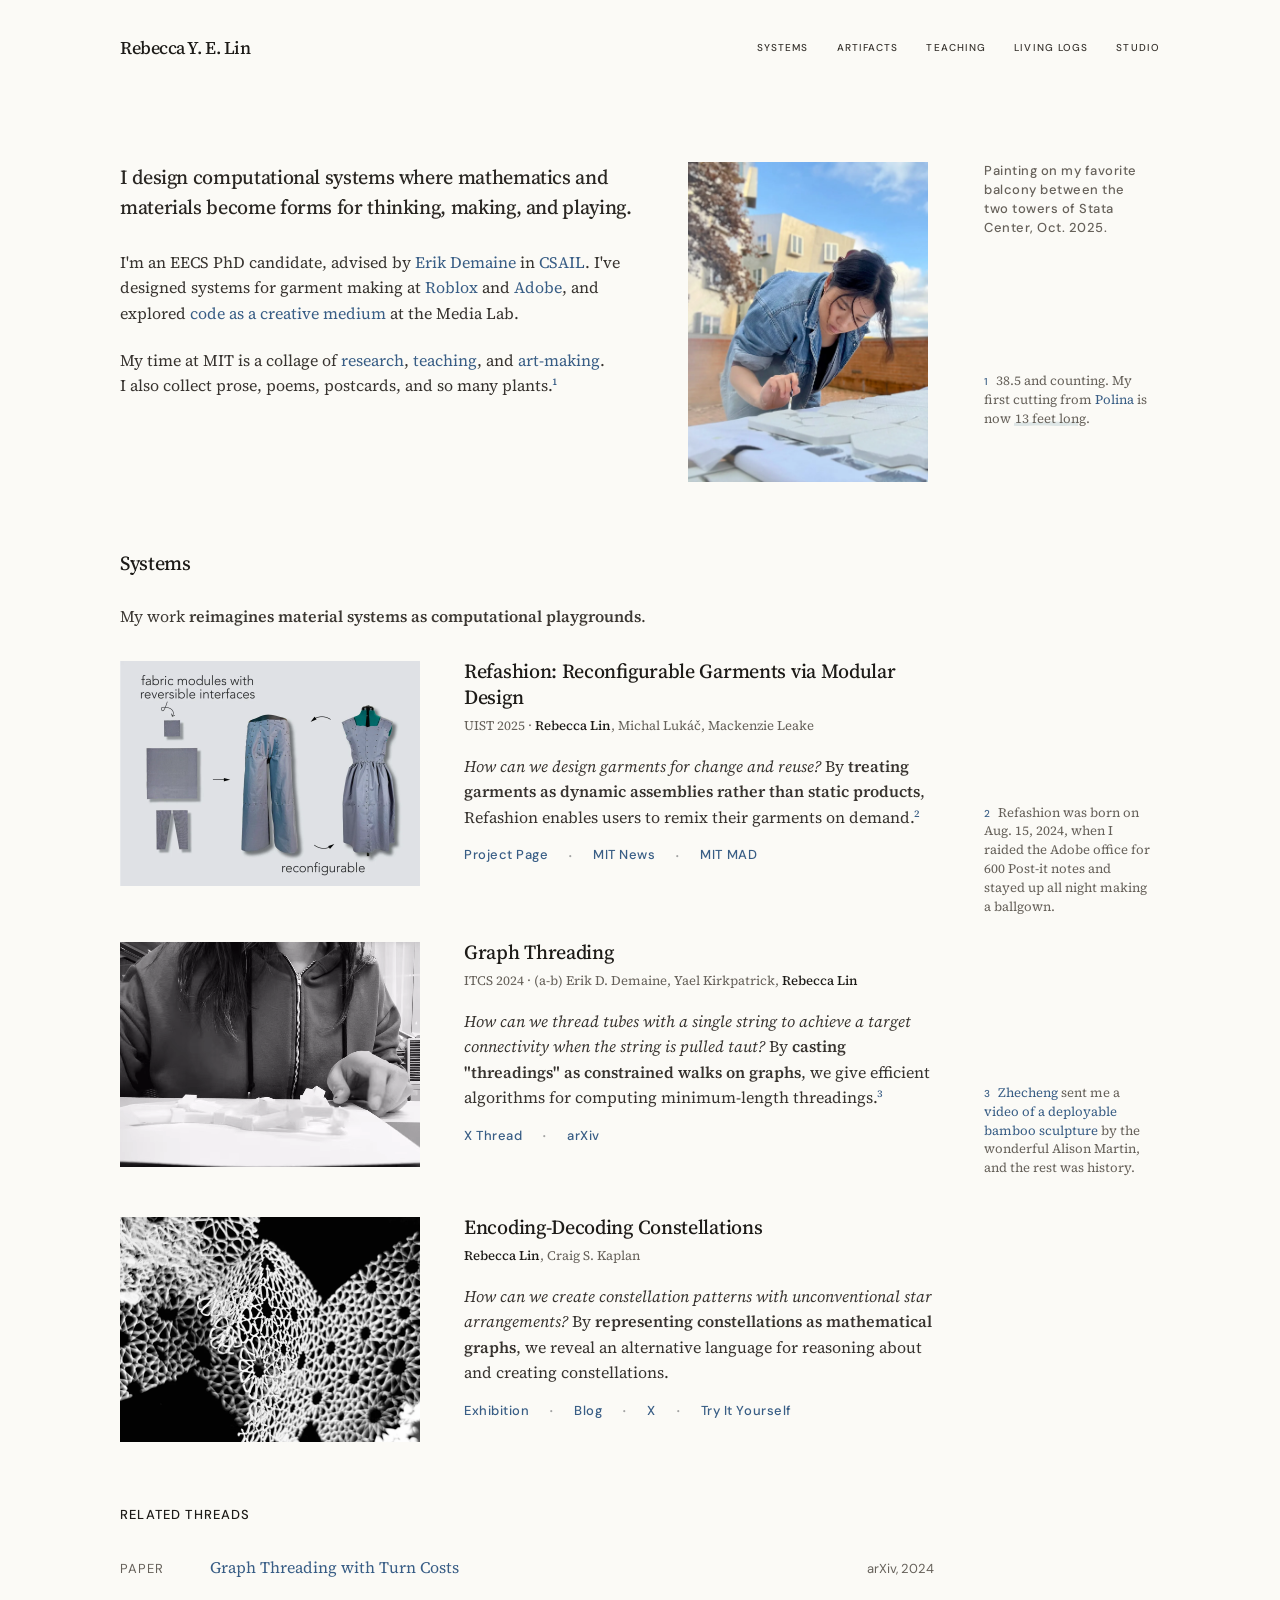
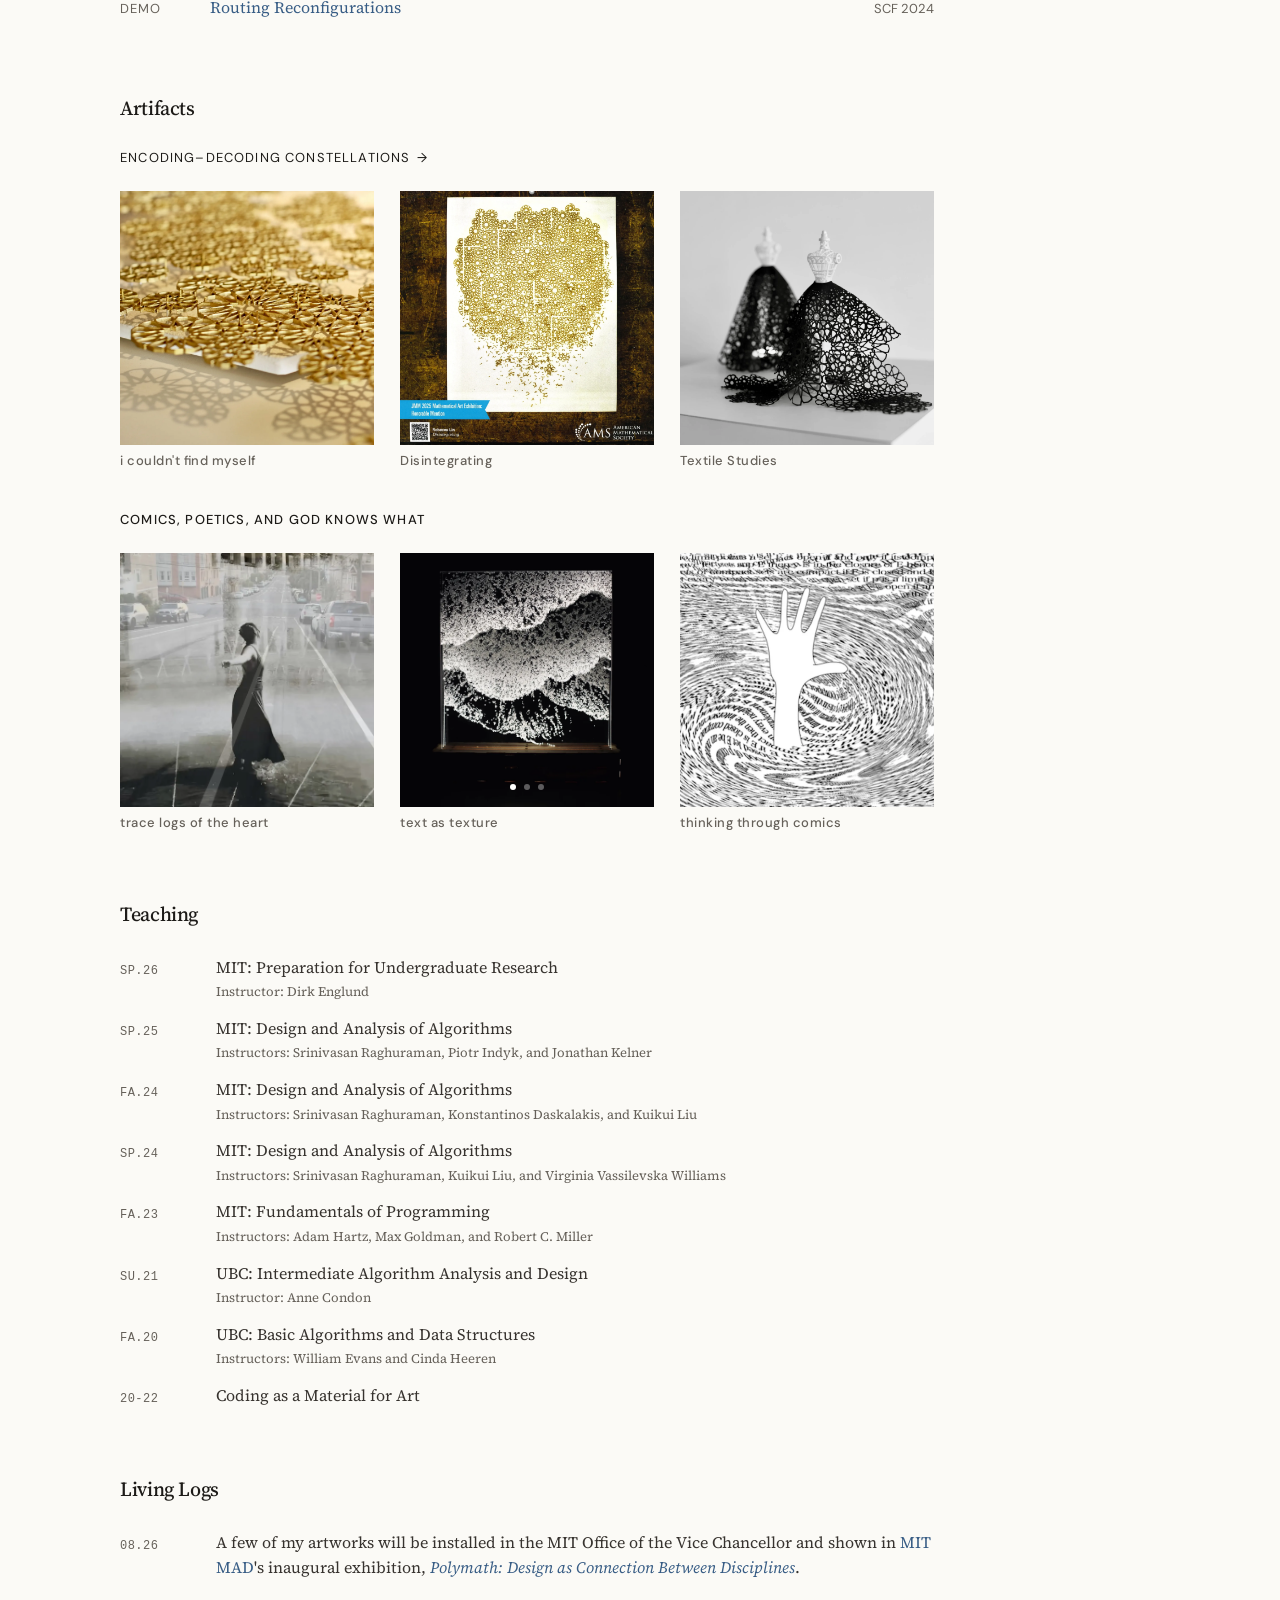
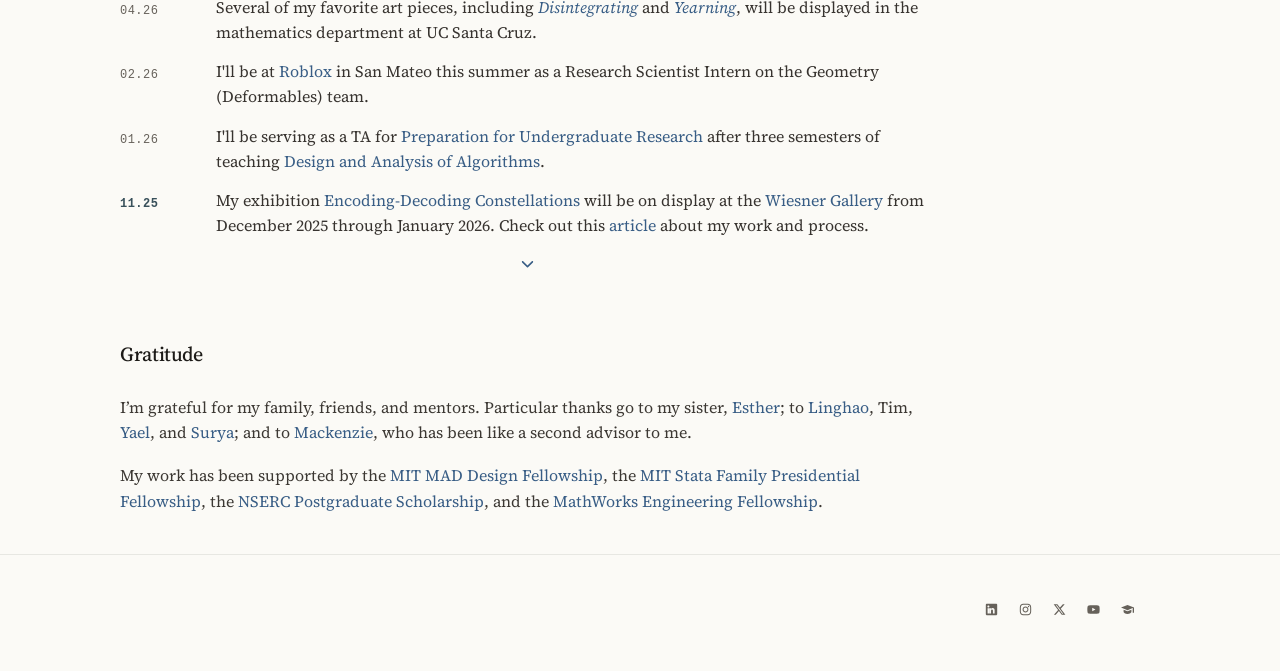
==== index.html @ 65a76344 "Add At my desk studio notebook with responsive placeholders" ====
<!DOCTYPE html>


<html lang="en">
<head>
<meta charset="utf-8"/>
<meta content="width=device-width, initial-scale=1" name="viewport"/>
<meta content="artist-researcher exploring craft and computation" name="description"/>
<meta content="#fafaf9" name="theme-color"/>
<meta content="website" property="og:type"/>
<meta content="Rebecca Y. E. Lin" property="og:title"/>
<meta content="artist-researcher exploring craft and computation" property="og:description"/>
<meta content="https://rebeccayelin.github.io/" property="og:url"/>
<meta content="https://rebeccayelin.github.io/images/me-stata-working.fallback.jpg" property="og:image"/>
<meta content="image/jpeg" property="og:image:type"/>
<meta content="1050" property="og:image:width"/>
<meta content="1400" property="og:image:height"/>
<meta content="Rebecca Lin painting a geometric model outside the Stata Center" property="og:image:alt"/>
<meta content="summary_large_image" name="twitter:card"/>
<meta content="Rebecca Y. E. Lin" name="twitter:title"/>
<meta content="artist-researcher exploring craft and computation" name="twitter:description"/>
<meta content="https://rebeccayelin.github.io/images/me-stata-working.fallback.jpg" name="twitter:image"/>
<meta content="Rebecca Lin painting a geometric model outside the Stata Center" name="twitter:image:alt"/>
<link href="https://rebeccayelin.github.io/" rel="canonical"/>
<title>Rebecca Y. E. Lin</title>


<link href="https://fonts.googleapis.com" rel="preconnect"/>
<link crossorigin="" href="https://fonts.gstatic.com" rel="preconnect"/>
<link href="https://fonts.googleapis.com/css2?family=DM+Sans:opsz,wght@9..40,400;9..40,500&amp;family=Source+Serif+4:ital,opsz,wght@0,8..60,400;0,8..60,500;0,8..60,600;1,8..60,400;1,8..60,500&amp;display=swap" rel="stylesheet"/>
<link href="stylesheets/main.css" rel="stylesheet"/>
</head>
<body id="top">
<header>
<div class="container nav">
<a class="brand" href="#top">Rebecca Y. E. Lin</a>
<button aria-controls="site-menu" aria-expanded="false" aria-label="Toggle navigation menu" class="nav-toggle" type="button">
<svg aria-hidden="true" class="icon nav-toggle-icon" fill="currentColor" focusable="false" height="1em" viewbox="0 0 448 512" width="1em"><path d="M0 96C0 78.3 14.3 64 32 64H416c17.7 0 32 14.3 32 32s-14.3 32-32 32H32C14.3 128 0 113.7 0 96zM0 256c0-17.7 14.3-32 32-32H416c17.7 0 32 14.3 32 32s-14.3 32-32 32H32c-17.7 0-32-14.3-32-32zM448 416c0 17.7-14.3 32-32 32H32c-17.7 0-32-14.3-32-32s14.3-32 32-32H416c17.7 0 32 14.3 32 32z"></path></svg>
</button>
<nav aria-label="Main navigation" class="menu" id="site-menu">
<a href="#research">Systems</a><a href="#gallery">Artifacts</a><a href="#teaching">Teaching</a><a href="#news">Living Logs</a><a href="studio/">Studio</a>
</nav>
</div>
</header>
<main class="container">
<section aria-label="Introduction" class="hero masthead chapter chapter--about" data-chapter="About">
<div class="grid">
<div class="span-8">
<div class="hero-content">
<p class="hero-sub"><span class="thought-experiments thought-experiments--v1">I design computational systems where mathematics and materials become forms for thinking, making, and playing.</span></p><p class="hero-sub">I'm an EECS PhD candidate, advised by <a href="http://erikdemaine.org/">Erik Demaine</a> in <a href="https://www.csail.mit.edu/">CSAIL</a>. I've designed systems for garment making at <a href="https://www.roblox.com/">Roblox</a> and <a href="https://research.adobe.com/">Adobe</a>, and explored <a href="https://www.media.mit.edu/groups/future-sketches/overview/">code as a creative medium</a> at the Media Lab.</p><p class="hero-sub">My time at MIT is a collage of <a href="#research">research</a>, <a href="#teaching">teaching</a>, and <a href="#gallery">art-making</a>.<br/>
I also collect prose, poems, postcards, and so many plants.<span class="margin-footnote" data-margin-footnote="" data-margin-footnote-preferred="right"><button aria-controls="margin-footnote-1" aria-expanded="false" class="margin-footnote-toggle" type="button"><sup>1</sup><span class="sr-only">Show note 1</span></button><span aria-hidden="true" class="margin-footnote-anchor"></span><span class="margin-footnote-note" id="margin-footnote-1" role="note"><span aria-hidden="true" class="margin-footnote-number">1</span>38.5 and counting. My first cutting from <a href="https://people.csail.mit.edu/polina/">Polina</a> is now <span class="hover-image-tag hover-image-tag--portrait" tabindex="0">13 feet long<span class="hover-image-preview hover-image-preview--portrait"><picture><source srcset="images/hover/so.webp" type="image/webp"/><img alt="A long pothos cutting growing around my room" height="672" loading="lazy" src="images/hover/so.fallback.jpg" width="480"/></picture></span></span>.</span></span></p>
</div>
</div>
<div class="card span-4 hero-profile-card">
<div aria-label="Profile photograph" class="card-image-container hero-carousel">
<figure class="hero-carousel-slide is-active">
<div class="hero-carousel-media">
<picture><source srcset="images/me-stata-working.webp" type="image/webp"/><img alt="Rebecca Lin painting a geometric model outside the Stata Center" height="1400" loading="eager" src="images/me-stata-working.fallback.jpg" width="1050"/></picture>
</div>
<figcaption class="hero-photo-caption">Painting on my favorite balcony between the two towers of Stata Center, Oct. 2025.</figcaption>
</figure>
</div>
<nav aria-label="Social media links" class="masthead-links masthead-links-icons hero-socials">
<a href="https://www.linkedin.com/in/rebeccayelin/" rel="noopener" target="_blank" title="LinkedIn">
<svg aria-hidden="true" class="icon" fill="currentColor" focusable="false" height="1em" viewbox="0 0 448 512" width="1em"><path d="M416 32H31.9C14.3 32 0 46.5 0 64.3v383.4C0 465.5 14.3 480 31.9 480H416c17.6 0 32-14.5 32-32.3V64.3c0-17.8-14.4-32.3-32-32.3zM135.4 416H69V202.2h66.5V416zm-33.2-243c-21.3 0-38.5-17.3-38.5-38.5S80.9 96 102.2 96c21.2 0 38.5 17.3 38.5 38.5 0 21.3-17.2 38.5-38.5 38.5zm244.8 243h-66.4V312c0-24.8-.5-56.7-34.5-56.7-34.6 0-39.9 27-39.9 54.9V416h-66.4V202.2h63.7v29.2h.9c8.9-16.8 30.6-34.5 62.9-34.5 67.2 0 79.7 44.3 79.7 101.9V416z"></path></svg>
<span class="sr-only">LinkedIn</span>
</a>
<a href="https://instagram.com/rebeccayelin" rel="noopener" target="_blank" title="Instagram">
<svg aria-hidden="true" class="icon" fill="currentColor" focusable="false" height="1em" viewbox="0 0 448 512" width="1em"><path d="M224.1 141c-63.6 0-114.9 51.3-114.9 114.9s51.3 114.9 114.9 114.9S339 319.5 339 255.9 287.7 141 224.1 141zm0 189.6c-41.1 0-74.7-33.5-74.7-74.7s33.5-74.7 74.7-74.7 74.7 33.5 74.7 74.7-33.6 74.7-74.7 74.7zm146.4-194.3c0 14.9-12 26.8-26.8 26.8-14.9 0-26.8-12-26.8-26.8s12-26.8 26.8-26.8 26.8 12 26.8 26.8zm76.1 27.2c-1.7-35.9-9.9-67.7-36.2-93.9-26.2-26.2-58-34.4-93.9-36.2-37-2.1-147.9-2.1-184.9 0-35.8 1.7-67.6 9.9-93.9 36.1s-34.4 58-36.2 93.9c-2.1 37-2.1 147.9 0 184.9 1.7 35.9 9.9 67.7 36.2 93.9s58 34.4 93.9 36.2c37 2.1 147.9 2.1 184.9 0 35.9-1.7 67.7-9.9 93.9-36.2 26.2-26.2 34.4-58 36.2-93.9 2.1-37 2.1-147.8 0-184.8zM398.8 388c-7.8 19.6-22.9 34.7-42.6 42.6-29.5 11.7-99.5 9-132.1 9s-102.7 2.6-132.1-9c-19.6-7.8-34.7-22.9-42.6-42.6-11.7-29.5-9-99.5-9-132.1s-2.6-102.7 9-132.1c7.8-19.6 22.9-34.7 42.6-42.6 29.5-11.7 99.5-9 132.1-9s102.7-2.6 132.1 9c19.6 7.8 34.7 22.9 42.6 42.6 11.7 29.5 9 99.5 9 132.1s2.7 102.7-9 132.1z"></path></svg>
<span class="sr-only">Instagram</span>
</a>
<a href="https://x.com/rebeccayelin" rel="noopener" target="_blank" title="X (Twitter)">
<svg aria-hidden="true" class="icon" fill="currentColor" focusable="false" height="1em" viewbox="0 0 512 512" width="1em"><path d="M389.2 48h70.6L305.6 224.2 487 464H345L233.7 318.6 106.5 464H35.8L200.7 275.5 26.8 48H172.4L272.9 180.9 389.2 48zM364.4 421.8h39.1L151.1 88h-42L364.4 421.8z"></path></svg>
<span class="sr-only">X (Twitter)</span>
</a>
<a href="https://youtube.com/@rebeccayelin" rel="noopener" target="_blank" title="YouTube">
<svg aria-hidden="true" class="icon" fill="currentColor" focusable="false" height="1em" viewbox="0 0 576 512" width="1em"><path d="M549.655 124.083c-6.281-23.65-24.787-42.276-48.284-48.597C458.781 64 288 64 288 64S117.22 64 74.629 75.486c-23.497 6.322-42.003 24.947-48.284 48.597-11.412 42.867-11.412 132.305-11.412 132.305s0 89.438 11.412 132.305c6.281 23.65 24.787 41.5 48.284 47.821C117.22 448 288 448 288 448s170.78 0 213.371-11.486c23.497-6.321 42.003-24.171 48.284-47.821 11.412-42.867 11.412-132.305 11.412-132.305s0-89.438-11.412-132.305zm-317.51 213.508V175.185l142.739 81.205-142.739 81.201z"></path></svg>
<span class="sr-only">YouTube</span>
</a>
<a href="https://scholar.google.com/citations?hl=en&amp;user=v7iwWi8AAAAJ&amp;view_op=list_works&amp;sortby=pubdate" rel="noopener" target="_blank" title="Google Scholar">
<svg aria-hidden="true" class="icon" fill="currentColor" focusable="false" height="1em" viewbox="0 0 640 512" width="1em"><path d="M320 32L0 160l320 128 256-102.4V416h64V160zM128 268.8V384c0 35.3 86 96 192 96s192-60.7 192-96V268.8L320 345.6z"></path></svg>
<span class="sr-only">Google Scholar</span>
</a>
</nav>
</div>
</div>
</section>
<section class="section chapter chapter--systems" data-chapter="Systems" id="research">
<h2>Systems</h2>
<div class="grid">
<div class="span-1"></div>
<div class="span-10 research-intro-layout">
<div class="research-intro-copy">
<p class="section-intro">
                    My work <span class="thought-experiments thought-experiments--v2">reimagines material systems as computational playgrounds</span>.
                  </p>
</div>
</div>
</div>
<div class="grid">
<article class="card span-12 research-project">
<div class="research-project-content">
<div class="research-project-media">
<figure class="card-image-container project-polaroid">
<picture><source srcset="research/refashion/refashion-artboard.webp" type="image/webp"/><img alt="Refashion - Main view" height="900" loading="lazy" src="research/refashion/refashion-artboard.fallback.jpg" width="1200"/></picture>
</figure>
</div>
<div class="research-project-text">
<h3 class="card-heading">
                      Refashion: Reconfigurable Garments via Modular Design
                    </h3>
<p class="project-meta">UIST 2025 · <strong>Rebecca Lin</strong>, Michal Lukáč, Mackenzie Leake</p>
<p class="card-description"><em>How can we design garments for change and reuse?</em> By <span class="thought-experiments thought-experiments--v3">treating garments as dynamic assemblies rather than static products</span>, Refashion enables users to remix their garments on demand.<span class="margin-footnote" data-margin-footnote="" data-margin-footnote-preferred="right"><button aria-controls="margin-footnote-2" aria-expanded="false" class="margin-footnote-toggle" type="button"><sup>2</sup><span class="sr-only">Show note 2</span></button><span aria-hidden="true" class="margin-footnote-anchor"></span><span class="margin-footnote-note" id="margin-footnote-2" role="note"><span aria-hidden="true" class="margin-footnote-number">2</span>Refashion was born on Aug. 15, 2024, when I raided the Adobe office for 600 Post-it notes and stayed up all night making a ballgown.</span></span></p>
<div class="card-links project-links">
<a href="https://rebeccayelin.github.io/refashion/">Project Page</a><span class="link-separator">·</span>
<a href="https://news.mit.edu/2025/refashion-software-designs-eco-friendly-clothing-that-can-reassemble-new-items-1017">MIT News</a><span class="link-separator">·</span>
<a href="https://mad.mit.edu/projects/refashion-a-toolkit-for-modular-and-reconfigurable-clothing">MIT MAD</a>
</div>
</div>
</div>
</article>
<article class="card span-12 research-project">
<div class="research-project-content">
<div class="research-project-media">
<figure class="card-image-container project-polaroid">
<video aria-label="String to Structure project teaser" autoplay="" class="deferred-video research-project-video" data-deferred-video="" height="720" loop="" muted="" playsinline="" poster="research/deployable.poster.jpg" preload="none" width="960"><source data-src="research/deployable.mp4" type="video/mp4"/><source data-src="research/deployable.webm" type="video/webm"/>Your browser does not support the video tag.</video>
</figure>
</div>
<div class="research-project-text">
<h3 class="card-heading">
                      Graph Threading
                    </h3>
<p class="project-meta">ITCS 2024 · (a-b) Erik D. Demaine, Yael Kirkpatrick, <strong>Rebecca Lin</strong></p>
<p class="card-description"><em>How can we thread tubes with a single string to achieve a target connectivity when the string is pulled taut?</em> By <span class="thought-experiments thought-experiments--v4">casting "threadings" as constrained walks on graphs</span>, we give efficient algorithms for computing minimum-length threadings.<span class="margin-footnote" data-margin-footnote="" data-margin-footnote-preferred="right"><button aria-controls="margin-footnote-3" aria-expanded="false" class="margin-footnote-toggle" type="button"><sup>3</sup><span class="sr-only">Show note 3</span></button><span aria-hidden="true" class="margin-footnote-anchor"></span><span class="margin-footnote-note" id="margin-footnote-3" role="note"><span aria-hidden="true" class="margin-footnote-number">3</span><a href="https://dgp.toronto.edu/~zhecheng/">Zhecheng</a> sent me a <a href="https://x.com/alisonmartin57/status/1461643652946698240">video of a deployable bamboo sculpture</a> by the wonderful Alison Martin, and the rest was history.</span></span></p>
<div class="card-links project-links">
<a href="https://x.com/rebeccayelin/status/1749193189930455338">X Thread</a><span class="link-separator">·</span>
<a href="https://arxiv.org/abs/2309.10122">arXiv</a>
</div>
</div>
</div>
</article>
<article class="card span-12 research-project" id="constellations">
<div class="research-project-content">
<div class="research-project-media">
<figure class="card-image-container project-polaroid">
<picture><source srcset="research/dreams.webp" type="image/webp"/><img alt="Constellation Patterns project teaser" height="900" loading="lazy" src="research/dreams.fallback.jpg" width="1200"/></picture>
</figure>
</div>
<div class="research-project-text">
<h3 class="card-heading">
                      Encoding-Decoding Constellations
                    </h3>
<p class="project-meta"><strong>Rebecca Lin</strong>, Craig S. Kaplan</p>
<p class="card-description"><em>How can we create constellation patterns with unconventional star arrangements?</em> By <span class="thought-experiments thought-experiments--v5">representing constellations as mathematical graphs</span>, we reveal an alternative language for reasoning about and creating constellations.</p>
<div class="card-links project-links">
<a href="https://rebeccayelin.github.io/encoding-decoding-constellations/">Exhibition</a><span class="link-separator">·</span>
<a href="https://www.media.mit.edu/projects/constellations/overview/">Blog</a><span class="link-separator">·</span>
<a href="https://x.com/rebeccayelin/status/1611126181155463168">X</a><span class="link-separator">·</span>
<a href="https://rebeccayelin.github.io/constellations/">Try It Yourself</a>
</div>
</div>
</div>
</article>
</div>
<div class="grid selected-works-grid">
<div class="span-1"></div>
<div class="span-10 selected-works">
<h3>Related Threads</h3>
<ul class="selected-works-list">
<li class="selected-work-item">
<span class="selected-work-type">Paper</span>
<a class="selected-work-title" href="https://arxiv.org/abs/2405.17953">Graph Threading with Turn Costs</a>
<span class="selected-work-venue">arXiv, 2024</span>
</li>
<li class="selected-work-item">
<span class="selected-work-type">Demo</span>
<a class="selected-work-title" href="https://rebeccayelin.github.io/routing-reconfigurations/">Routing Reconfigurations</a>
<span class="selected-work-venue">SCF 2024</span>
</li>
</ul>
</div>
</div>
</section>
<section class="section chapter chapter--artifacts" data-chapter="Artifacts" id="gallery">
<h2>Artifacts</h2>
<div class="grid">
<div class="span-1"></div>
</div>
<div class="artifact-group">
<h3 class="artifact-group-heading">
<a href="https://rebeccayelin.github.io/encoding-decoding-constellations/">Encoding–Decoding Constellations <span aria-hidden="true" class="artifact-group-arrow">→</span></a>
</h3>
<div class="gallery-grid">
<figure class="gallery-item">
<a aria-label="View i couldn't find myself (in your cosmic presence) in Encoding-Decoding Constellations" class="gallery-image-wrapper" href="https://rebeccayelin.github.io/encoding-decoding-constellations/#i-couldnt-find-myself">
<picture><source srcset="artworks/2025-find-myself.webp" type="image/webp"/><img alt="i couldn't find myself (in your cosmic presence)" height="1800" loading="lazy" src="artworks/2025-find-myself.fallback.jpg" width="1800"/></picture>
</a>
<figcaption class="gallery-caption">
<a href="https://rebeccayelin.github.io/encoding-decoding-constellations/#i-couldnt-find-myself">i couldn't find myself</a>
</figcaption>
</figure>
<figure class="gallery-item">
<a aria-label="View Disintegrating in Encoding-Decoding Constellations" class="gallery-image-wrapper" href="https://rebeccayelin.github.io/encoding-decoding-constellations/#disintegrating">
<picture><source srcset="artworks/2025-disintegrating.webp" type="image/webp"/><img alt="Disintegrating artwork" class="shadow-img" height="1800" loading="lazy" src="artworks/2025-disintegrating.fallback.jpg" width="1800"/></picture>
</a>
<figcaption class="gallery-caption">
<a href="https://rebeccayelin.github.io/encoding-decoding-constellations/#disintegrating">Disintegrating</a>
</figcaption>
</figure>
<figure class="gallery-item">
<a aria-label="View Textile Studies in Encoding-Decoding Constellations" class="gallery-image-wrapper" href="https://rebeccayelin.github.io/encoding-decoding-constellations/#textile-studies">
<picture><source srcset="artworks/2025-textile-studies.webp" type="image/webp"/><img alt="Textile Studies" height="1800" loading="lazy" src="artworks/2025-textile-studies.fallback.jpg" width="1800"/></picture>
</a>
<figcaption class="gallery-caption">
<a href="https://rebeccayelin.github.io/encoding-decoding-constellations/#textile-studies">Textile Studies</a>
</figcaption>
</figure>
</div>
</div>
<div class="artifact-group" id="comics-poetry-and-the-in-betweens">
<h3 class="artifact-group-heading">
                  Comics, Poetics, and God Knows What
                </h3>
<div class="gallery-grid">
<figure class="gallery-item" id="trace-logs-of-the-heart">
<a aria-label="View trace logs of the heart" class="gallery-image-wrapper" href="https://rebeccayelin.github.io/trace-logs/">
<picture><source srcset="artworks/trace-logs-heart.webp" type="image/webp"/><img alt="A layered street scene with a figure in a black dress" height="1094" loading="lazy" src="artworks/trace-logs-heart.fallback.jpg" width="1094"/></picture>
</a>
<figcaption class="gallery-caption">
<a href="https://rebeccayelin.github.io/trace-logs/">trace logs of the heart</a>
</figcaption>
</figure>
<figure aria-label="text as texture" aria-roledescription="carousel" class="gallery-item gallery-carousel" data-gallery-carousel="" id="text-as-texture" role="group">
<div class="gallery-carousel-media">
<div aria-label="1 of 3" aria-roledescription="slide" data-gallery-slide="" role="group">
<picture><source srcset="artworks/text-as-texture-1.webp" type="image/webp"/><img alt="Front view of illuminated transparent panels, with layered letters forming waves against black." height="1800" loading="lazy" src="artworks/text-as-texture-1.fallback.jpg" width="1199"/></picture>
</div>
<div aria-label="2 of 3" aria-roledescription="slide" data-gallery-slide="" hidden="" role="group">
<picture><source srcset="artworks/text-as-texture-3.webp" type="image/webp"/><img alt="Close-up of overlapping letters forming dense wave-like textures." height="1800" loading="lazy" src="artworks/text-as-texture-3.fallback.jpg" width="1226"/></picture>
</div>
<div aria-label="3 of 3" aria-roledescription="slide" data-gallery-slide="" hidden="" role="group">
<picture><source srcset="artworks/text-as-texture-4.webp" type="image/webp"/><img alt="Three-quarter view of the illuminated text waves and their wooden base." height="1800" loading="lazy" src="artworks/text-as-texture-4.fallback.jpg" width="1200"/></picture>
</div>
<div aria-label="Choose text as texture photo" class="gallery-carousel-dots" hidden="" role="group">
<button aria-label="Show photo 1" aria-pressed="true" data-gallery-dot="" type="button"></button><button aria-label="Show photo 2" aria-pressed="false" data-gallery-dot="" type="button"></button><button aria-label="Show photo 3" aria-pressed="false" data-gallery-dot="" type="button"></button>
</div>
</div>
<figcaption class="gallery-caption">text as texture</figcaption>
</figure>
<figure class="gallery-item">
<div class="gallery-image-wrapper">
<picture><source srcset="artworks/comics-as-thinking.webp" type="image/webp"/><img alt="A hand reaching through a swirling field of distorted text and drawn lines" height="980" loading="lazy" src="artworks/comics-as-thinking.fallback.jpg" width="980"/></picture>
</div>
<figcaption class="gallery-caption">
          thinking through comics
        </figcaption>
</figure>
</div>
</div>
</section>
<section class="section chapter chapter--teaching" data-chapter="Teaching" id="teaching">
<h2>Teaching</h2>
<div class="grid">
<div class="span-1"></div>
<div class="span-10">
<ul class="updates-list">
<li data-categories="">
<time aria-label="Spring 2026" class="update-date" datetime="2026">
                sp.26
              </time>
<div class="update-body"><div class="teaching-course-title">MIT: Preparation for Undergraduate Research</div><div class="teaching-collaborators">Instructor: Dirk Englund</div></div>
</li>
<li data-categories="">
<time aria-label="Spring 2025" class="update-date" datetime="2025">
                sp.25
              </time>
<div class="update-body"><div class="teaching-course-title">MIT: Design and Analysis of Algorithms</div><div class="teaching-collaborators">Instructors: Srinivasan Raghuraman, Piotr Indyk, and Jonathan Kelner</div></div>
</li>
<li data-categories="">
<time aria-label="Fall 2024" class="update-date" datetime="2024">
                fa.24
              </time>
<div class="update-body"><div class="teaching-course-title">MIT: Design and Analysis of Algorithms</div><div class="teaching-collaborators">Instructors: Srinivasan Raghuraman, Konstantinos Daskalakis, and Kuikui Liu</div></div>
</li>
<li data-categories="">
<time aria-label="Spring 2024" class="update-date" datetime="2024">
                sp.24
              </time>
<div class="update-body"><div class="teaching-course-title">MIT: Design and Analysis of Algorithms</div><div class="teaching-collaborators">Instructors: Srinivasan Raghuraman, Kuikui Liu, and Virginia Vassilevska Williams</div></div>
</li>
<li data-categories="">
<time aria-label="Fall 2023" class="update-date" datetime="2023">
                fa.23
              </time>
<div class="update-body"><div class="teaching-course-title">MIT: Fundamentals of Programming</div><div class="teaching-collaborators">Instructors: Adam Hartz, Max Goldman, and Robert C. Miller</div></div>
</li>
<li data-categories="">
<time aria-label="Summer 2021" class="update-date" datetime="2021">
                su.21
              </time>
<div class="update-body"><div class="teaching-course-title">UBC: Intermediate Algorithm Analysis and Design</div><div class="teaching-collaborators">Instructor: Anne Condon</div></div>
</li>
<li data-categories="">
<time aria-label="Fall 2020" class="update-date" datetime="2020">
                fa.20
              </time>
<div class="update-body"><div class="teaching-course-title">UBC: Basic Algorithms and Data Structures</div><div class="teaching-collaborators">Instructors: William Evans and Cinda Heeren</div></div>
</li>
<li data-categories="">
<time aria-label="2020-2022" class="update-date" datetime="2020">
                20-22
              </time>
<div class="update-body"><div class="teaching-course-title">Coding as a Material for Art</div></div>
</li>
</ul>
</div>
</div>
</section>
<section aria-label="Living Logs" class="section news chapter chapter--logs" data-chapter="Living Logs" id="news">
<h2>Living Logs</h2>
<div class="grid">
<div class="span-1"></div>
<div class="span-10">
<ul class="updates-list" data-collapsed-count="5" id="news-list">
<li data-categories="art">
<time aria-label="08/2026" class="update-date" datetime="2026-08">
                08.26
              </time>
<div class="update-body">A few of my artworks will be installed in the MIT Office of the Vice Chancellor and shown in <a href="https://mad.mit.edu/">MIT MAD</a>'s inaugural exhibition, <a href="https://mad.mit.edu/events/exhibition-polymaths-2026"><em>Polymath: Design as Connection Between Disciplines</em></a>.</div>
</li>
<li data-categories="art">
<time aria-label="04/2026" class="update-date" datetime="2026-04">
                04.26
              </time>
<div class="update-body">Several of my favorite art pieces, including <a href="https://rebeccayelin.github.io/encoding-decoding-constellations/#disintegrating"><em>Disintegrating</em></a> and <a href="https://rebeccayelin.github.io/encoding-decoding-constellations/#yearning"><em>Yearning</em></a>, will be displayed in the mathematics department at UC Santa Cruz.</div>
</li>
<li data-categories="research">
<time aria-label="02/2026" class="update-date" datetime="2026-02">
                02.26
              </time>
<div class="update-body">I'll be at <a href="https://www.roblox.com/">Roblox</a> in San Mateo this summer as a Research Scientist Intern on the Geometry (Deformables) team.</div>
</li>
<li data-categories="teaching">
<time aria-label="01/2026" class="update-date" datetime="2026-01">
                01.26
              </time>
<div class="update-body">I'll be serving as a TA for <a href="https://catalog.mit.edu/search/?P=6.UAR">Preparation for Undergraduate Research</a> after three semesters of teaching <a href="https://catalog.mit.edu/search/?P=6.1220">Design and Analysis of Algorithms</a>.</div>
</li>
<li class="update-highlighted update-highlighted--v1" data-categories="art">
<time aria-label="11/2025" class="update-date" datetime="2025-11">
<span class="update-highlight-marker">11.25</span>
</time>
<div class="update-body">My exhibition <a href="https://rebeccayelin.github.io/encoding-decoding-constellations/">Encoding-Decoding Constellations</a> will be on display at the <a href="https://arts.mit.edu/start/wiesner-student-art-gallery/">Wiesner Gallery</a> from December 2025 through January 2026. Check out this <a href="https://arts.mit.edu/encoding-decoding-constellations/">article</a> about my work and process.</div>
</li>
<li data-categories="research">
<time aria-label="10/2025" class="update-date" datetime="2025-10">
                10.25
              </time>
<div class="update-body">Presenting a poster and demo of <a href="https://rebeccayelin.github.io/refashion/"><em>Refashion</em></a> at <a href="https://scf.acm.org/">SCF 2025</a>.</div>
</li>
<li data-categories="research">
<time aria-label="07/2025" class="update-date" datetime="2025-07">
                07.25<span class="flag">🇰🇷</span>
</time>
<div class="update-body"><a href="https://rebeccayelin.github.io/refashion/"><em>Refashion</em></a>, my first HCI paper, will be presented and demoed at <a href="https://uist.acm.org/">UIST 2025</a> in Busan, South Korea.</div>
</li>
<li data-categories="art">
<time aria-label="07/2025" class="update-date" datetime="2025-07">
                07.25
              </time>
<div class="update-body"><em>all these things i want to tell you, and yet i can't find the words</em> is appearing at <a href="https://mathfest.org/">MathFest 2025</a>.</div>
</li>
<li data-categories="research">
<time aria-label="04/2025" class="update-date" datetime="2025-04">
                04.25
              </time>
<div class="update-body">Incredibly grateful to be named a <a href="https://design.mit.edu/news/introducing-the-2025-mad-design-fellows">2025 MAD Design Fellow</a>!</div>
</li>
<li data-categories="art">
<time aria-label="03/2025" class="update-date" datetime="2025-03">
                03.25<span class="flag">🇳🇱</span>
</time>
<div class="update-body"><em>Spiraling</em> will be on display in the public art exhibition <a href="https://seattlemathmuseum.org/intersections">Intersections</a> (featured on <a href="https://www.king5.com/article/entertainment/television/programs/evening/seattle-universal-math-museum-mercer-island/281-bc06bde7-ae6f-4757-8394-f093eaa07228">KING5 Evening</a>) and presented at <a href="https://www.bridgesmathart.org/b2025/">Bridges 2025</a> in Eindhoven, Netherlands.</div>
</li>
<li data-categories="art">
<time aria-label="01/2025" class="update-date" datetime="2025-01">
                01.25
              </time>
<div class="update-body"><a href="https://rebeccayelin.github.io/encoding-decoding-constellations/#disintegrating"><em>Disintegrating</em></a> received an honorable mention at the <a href="https://gallery.bridgesmathart.org/exhibitions/2025-jmm-art-exhibition">JMM 2025 Art Exhibition</a>, appeared in the <a href="https://www.nytimes.com/2025/01/28/science/mathematics-ai-conference-jmm.html"><span class="hover-image-tag hover-image-tag--portrait" tabindex="0">New York Times<span class="hover-image-preview hover-image-preview--portrait"><picture><source srcset="images/hover/nytimes-disintegrating-mobile-v2.webp" type="image/webp"/><img alt="New York Times mobile article screenshot showing Disintegrating" height="900" loading="lazy" src="images/hover/nytimes-disintegrating-mobile-v2.jpg" width="478"/></picture></span></span></a>, and was selected for the American Mathematical Society's <a href="https://x.com/rebeccayelin/status/1980004753162567718">2026 calendar!</a></div>
</li>
<li data-categories="research">
<time aria-label="08/2024" class="update-date" datetime="2024-08">
                08.24
              </time>
<div class="update-body">Joining <a href="https://www.media.mit.edu/groups/future-sketches/overview/">Future Sketches</a> at the <a href="https://www.media.mit.edu/">Media Lab</a> in Fall 2024!</div>
</li>
<li data-categories="research">
<time aria-label="07/2024" class="update-date" datetime="2024-07">
                07.24<span class="flag">🇩🇰</span>
</time>
<div class="update-body">Demoing a proof of concept, <em>Routing Reconfigurations</em>, at <a href="https://scf.acm.org/2024/schedule.html">SCF 2024</a> in Aarhus, Denmark.</div>
</li>
<li data-categories="research">
<time aria-label="05/2024" class="update-date" datetime="2024-05">
                05.24
              </time>
<div class="update-body">Interning at <a href="https://research.adobe.com/">Adobe Research</a> in San Francisco with <a href="https://www.mackenzieleake.com/">Mackenzie Leake</a>.</div>
</li>
<li data-categories="research">
<time aria-label="01/2024" class="update-date" datetime="2024-01">
                01.24
              </time>
<div class="update-body">Presenting my paper <em>Graph Threading</em> at <a href="http://itcs-conf.org/itcs24/itcs24-accepted.html">ITCS 2024</a> in Berkeley, CA.</div>
</li>
<li data-categories="research">
<time aria-label="06/2023" class="update-date" datetime="2023-06">
                06.23<span class="flag">🇯🇵</span>
</time>
<div class="update-body">Visiting the <a href="https://twitter.com/LabOrigami">Origami Lab</a> at the University of Tokyo this summer!</div>
</li>
<li data-categories="research">
<time aria-label="04/2022" class="update-date" datetime="2022-04">
                04.22
              </time>
<div class="update-body">I'm starting my PhD at MIT in Fall 2022. Grateful to my mentors and advisors <a href="https://www.cs.ubc.ca/~will/">Will Evans</a>, <a href="https://www.cs.ubc.ca/~sheffa/">Alla Sheffer</a>, <a href="https://cs.uwaterloo.ca/~csk/">Craig Kaplan</a>, and <a href="https://www.cs.ubc.ca/~nickhar/">Nick Harvey</a> for fostering my curiosity and creativity, and for their advocacy.</div>
</li>
<li data-categories="research">
<time aria-label="03/2022" class="update-date" datetime="2022-03">
                03.22
              </time>
<div class="update-body">Presenting my first paper on <a href="https://arxiv.org/abs/2111.09054">polygon burning</a> at WALCOM 2022.<span class="margin-footnote" data-margin-footnote="" data-margin-footnote-preferred="right"><button aria-controls="margin-footnote-4" aria-expanded="false" class="margin-footnote-toggle" type="button"><sup>4</sup><span class="sr-only">Show note 4</span></button><span aria-hidden="true" class="margin-footnote-anchor"></span><span class="margin-footnote-note" id="margin-footnote-4" role="note"><span aria-hidden="true" class="margin-footnote-number">4</span>For a semester before COVID, I'd show up at <a href="https://www.cs.ubc.ca/~will/">Will</a>'s office at 9 a.m. several mornings a week with silly new research questions. I'm forever grateful that he always humored me, despite my having taken only introductory algorithms. Years later, he and his next students even wrote a <a href="https://cccg.ca/proceedings/2024/CCCG_2024_proceedings.pdf#page=127">follow-up paper</a>.</span></span></div>
</li>
</ul>
<div class="news-actions">
<button aria-controls="news-list" aria-expanded="false" aria-label="Show more updates" class="news-toggle" type="button">
<svg aria-hidden="true" class="icon news-toggle-icon" fill="currentColor" focusable="false" height="1em" viewbox="0 0 512 512" width="1em"><path d="M233.4 406.6c12.5 12.5 32.8 12.5 45.3 0l192-192c12.5-12.5 12.5-32.8 0-45.3s-32.8-12.5-45.3 0L256 338.7 86.6 169.4c-12.5-12.5-32.8-12.5-45.3 0s-12.5 32.8 0 45.3l192 192z"></path></svg>
</button>
</div>
</div>
</div>
</section>
<section class="section chapter chapter--gratitude" data-chapter="Gratitude" id="gratitude">
<h2>Gratitude</h2>
<div class="grid">
<div class="span-1"></div>
<div class="span-10 gratitude-copy">
<p>I’m grateful for my family, friends, and mentors. Particular thanks go to my sister, <a href="https://estherlin.github.io/">Esther</a>; to <a href="https://lin-k76.github.io/">Linghao</a>, Tim, <a href="https://yaelkirk.github.io/">Yael</a>, and <a href="https://suryamathialagan.com/">Surya</a>; and to <a href="https://www.mackenzieleake.com/">Mackenzie</a>, who has been like a second advisor to me.</p><p>My work has been supported by the <a href="https://design.mit.edu/news/introducing-the-2025-mad-design-fellows">MIT MAD Design Fellowship</a>, the <a href="https://oge.mit.edu/fellowships/presidential-graduate-fellowship-program/">MIT Stata Family Presidential Fellowship</a>, the <a href="https://nserc-crsng.canada.ca/en/funding-opportunity/archived-nserc-postgraduate-scholarships-doctoral-program">NSERC Postgraduate Scholarship</a>, and the <a href="https://engineering.mit.edu/people/rebecca-lin">MathWorks Engineering Fellowship</a>.</p>
</div>
</div>
</section>
</main>
<footer>
<div class="container footer-grid">
<nav aria-label="Social media links" class="footer-social">
<a href="https://www.linkedin.com/in/rebeccayelin/" rel="noopener" target="_blank" title="LinkedIn">
<svg aria-hidden="true" class="icon" fill="currentColor" focusable="false" height="1em" viewbox="0 0 448 512" width="1em"><path d="M416 32H31.9C14.3 32 0 46.5 0 64.3v383.4C0 465.5 14.3 480 31.9 480H416c17.6 0 32-14.5 32-32.3V64.3c0-17.8-14.4-32.3-32-32.3zM135.4 416H69V202.2h66.5V416zm-33.2-243c-21.3 0-38.5-17.3-38.5-38.5S80.9 96 102.2 96c21.2 0 38.5 17.3 38.5 38.5 0 21.3-17.2 38.5-38.5 38.5zm244.8 243h-66.4V312c0-24.8-.5-56.7-34.5-56.7-34.6 0-39.9 27-39.9 54.9V416h-66.4V202.2h63.7v29.2h.9c8.9-16.8 30.6-34.5 62.9-34.5 67.2 0 79.7 44.3 79.7 101.9V416z"></path></svg>
<span class="sr-only">LinkedIn</span>
</a>
<a href="https://instagram.com/rebeccayelin" rel="noopener" target="_blank" title="Instagram">
<svg aria-hidden="true" class="icon" fill="currentColor" focusable="false" height="1em" viewbox="0 0 448 512" width="1em"><path d="M224.1 141c-63.6 0-114.9 51.3-114.9 114.9s51.3 114.9 114.9 114.9S339 319.5 339 255.9 287.7 141 224.1 141zm0 189.6c-41.1 0-74.7-33.5-74.7-74.7s33.5-74.7 74.7-74.7 74.7 33.5 74.7 74.7-33.6 74.7-74.7 74.7zm146.4-194.3c0 14.9-12 26.8-26.8 26.8-14.9 0-26.8-12-26.8-26.8s12-26.8 26.8-26.8 26.8 12 26.8 26.8zm76.1 27.2c-1.7-35.9-9.9-67.7-36.2-93.9-26.2-26.2-58-34.4-93.9-36.2-37-2.1-147.9-2.1-184.9 0-35.8 1.7-67.6 9.9-93.9 36.1s-34.4 58-36.2 93.9c-2.1 37-2.1 147.9 0 184.9 1.7 35.9 9.9 67.7 36.2 93.9s58 34.4 93.9 36.2c37 2.1 147.9 2.1 184.9 0 35.9-1.7 67.7-9.9 93.9-36.2 26.2-26.2 34.4-58 36.2-93.9 2.1-37 2.1-147.8 0-184.8zM398.8 388c-7.8 19.6-22.9 34.7-42.6 42.6-29.5 11.7-99.5 9-132.1 9s-102.7 2.6-132.1-9c-19.6-7.8-34.7-22.9-42.6-42.6-11.7-29.5-9-99.5-9-132.1s-2.6-102.7 9-132.1c7.8-19.6 22.9-34.7 42.6-42.6 29.5-11.7 99.5-9 132.1-9s102.7-2.6 132.1 9c19.6 7.8 34.7 22.9 42.6 42.6 11.7 29.5 9 99.5 9 132.1s2.7 102.7-9 132.1z"></path></svg>
<span class="sr-only">Instagram</span>
</a>
<a href="https://x.com/rebeccayelin" rel="noopener" target="_blank" title="X (Twitter)">
<svg aria-hidden="true" class="icon" fill="currentColor" focusable="false" height="1em" viewbox="0 0 512 512" width="1em"><path d="M389.2 48h70.6L305.6 224.2 487 464H345L233.7 318.6 106.5 464H35.8L200.7 275.5 26.8 48H172.4L272.9 180.9 389.2 48zM364.4 421.8h39.1L151.1 88h-42L364.4 421.8z"></path></svg>
<span class="sr-only">X (Twitter)</span>
</a>
<a href="https://youtube.com/@rebeccayelin" rel="noopener" target="_blank" title="YouTube">
<svg aria-hidden="true" class="icon" fill="currentColor" focusable="false" height="1em" viewbox="0 0 576 512" width="1em"><path d="M549.655 124.083c-6.281-23.65-24.787-42.276-48.284-48.597C458.781 64 288 64 288 64S117.22 64 74.629 75.486c-23.497 6.322-42.003 24.947-48.284 48.597-11.412 42.867-11.412 132.305-11.412 132.305s0 89.438 11.412 132.305c6.281 23.65 24.787 41.5 48.284 47.821C117.22 448 288 448 288 448s170.78 0 213.371-11.486c23.497-6.321 42.003-24.171 48.284-47.821 11.412-42.867 11.412-132.305 11.412-132.305s0-89.438-11.412-132.305zm-317.51 213.508V175.185l142.739 81.205-142.739 81.201z"></path></svg>
<span class="sr-only">YouTube</span>
</a>
<a href="https://scholar.google.com/citations?hl=en&amp;user=v7iwWi8AAAAJ&amp;view_op=list_works&amp;sortby=pubdate" rel="noopener" target="_blank" title="Google Scholar">
<svg aria-hidden="true" class="icon" fill="currentColor" focusable="false" height="1em" viewbox="0 0 640 512" width="1em"><path d="M320 32L0 160l320 128 256-102.4V416h64V160zM128 268.8V384c0 35.3 86 96 192 96s192-60.7 192-96V268.8L320 345.6z"></path></svg>
<span class="sr-only">Google Scholar</span>
</a>
</nav>
</div>
</footer>
<script src="js/main.js"></script>
</body>
</html>
---- stylesheets/main.css ----
/* ==========================================================================
   Variables – Sleek, minimal designer aesthetic
   ========================================================================== */
:root {
  --bg: #fafaf9;
  --bg-pure: #ffffff;
  --fg: #0a0a0a;
  --fg-soft: #1a1a1a;
  --muted: #525252;
  --muted-light: #5d5d5d;
  --muted-faint: #a3a3a3;
  --script-grey: #454545;
  --link: #171717;
  --link-hover: #000000;
  --link-hover-opacity: 0.62;
  --control-hover-opacity: 0.68;
  --hover-lift: -1px;
  --hover-preview-width: 200px;
  --border: #e5e5e5;
  --border-soft: #f0f0ef;
  --paper-frame: rgba(255, 255, 255, 0.96);
  --paper-frame-width: 5px;
  --highlight-rgb: 64, 104, 122;
  --paper-shadow-x: 2px;
  --paper-shadow-y: 4px;
  --paper-shadow-blur: 11px;
  --paper-shadow-spread: -3px;
  --paper-shadow-alpha: 0.17;
  --paper-shadow-contact-alpha: 0.11;
  --paper-shadow-hover-contact-alpha: 0.13;
  --paper-shadow-hover-alpha: 0.2;
  --pinned-shadow:
    0 0 0 1px rgba(24, 20, 18, 0.035),
    0 0 4px 1px rgba(24, 20, 18, 0.13);
  --pinned-shadow-hover:
    0 0 0 1px rgba(24, 20, 18, 0.04),
    0 0 5px 1px rgba(24, 20, 18, 0.15);
  --paper-frame-shadow:
    0 0 0 var(--paper-frame-width) var(--paper-frame),
    0 0 0 calc(var(--paper-frame-width) + 1px) rgba(24, 20, 18, 0.035),
    0 1px 3px -2px rgba(24, 20, 18, var(--paper-shadow-contact-alpha)),
    var(--paper-shadow-x) var(--paper-shadow-y) var(--paper-shadow-blur) var(--paper-shadow-spread) rgba(24, 20, 18, var(--paper-shadow-alpha));
  --paper-frame-shadow-hover:
    0 0 0 var(--paper-frame-width) var(--paper-frame),
    0 0 0 calc(var(--paper-frame-width) + 1px) rgba(24, 20, 18, 0.04),
    0 1px 4px -2px rgba(24, 20, 18, var(--paper-shadow-hover-contact-alpha)),
    var(--paper-shadow-x) calc(var(--paper-shadow-y) + 1px) calc(var(--paper-shadow-blur) + 2px) var(--paper-shadow-spread) rgba(24, 20, 18, var(--paper-shadow-hover-alpha));
  --project-media-shadow:
    0 0 0 var(--paper-frame-width) var(--paper-frame),
    0 0 0 calc(var(--paper-frame-width) + 1px) rgba(24, 20, 18, 0.06),
    0 1px 4px -2px rgba(24, 20, 18, var(--paper-shadow-contact-alpha)),
    var(--paper-shadow-x) calc(var(--paper-shadow-y) + 2px) calc(var(--paper-shadow-blur) + 4px) calc(var(--paper-shadow-spread) + 1px) rgba(24, 20, 18, var(--paper-shadow-alpha));
  --spacing-xs: 6px;
  --spacing-sm: 12px;
  --spacing-md: 16px;
  --spacing-lg: 24px;
  --spacing-xl: 32px;
  --spacing-xxl: 48px;
  --spacing-xxxl: 64px;
  --container-width: 840px;
  --background-gutter-gap: 28px;
  --background-grid-6: 420px;
  --background-grid-7: 490px;
  --background-grid-8: 560px;
  --text-measure: 544px;
  --font-size-xs: 12px;
  --font-size-sm: 15px;
  --font-size-base: 17px;
  --font-size-md: 18px;
  --font-size-lg: 20px;
  --font-size-xl: 24px;
  --font-weight-regular: 400;
  --font-weight-medium: 500;
  --font-weight-semibold: 600;
  --font-sans: "DM Sans", -apple-system, BlinkMacSystemFont, "Segoe UI", system-ui, sans-serif;
  --font-display: "Syne", var(--font-sans);
  --font-hand: "La Belle Aurore", cursive;
  --transition: 0.28s cubic-bezier(0.33, 1, 0.68, 1);
  --transition-slow: 0.45s cubic-bezier(0.33, 1, 0.68, 1);
}

/* ==========================================================================
   Base Styles
   ========================================================================== */
* {
  box-sizing: border-box;
}

html,
body {
  margin: 0;
  padding: 0;
  font-family: var(--font-sans);
  color: var(--fg);
  background-color: var(--bg);
  font-weight: 400;
  font-size: var(--font-size-base);
  line-height: 1.55;
  -webkit-font-smoothing: antialiased;
  -moz-osx-font-smoothing: grayscale;
  font-feature-settings: "kern" 1, "liga" 1;
  text-rendering: optimizeLegibility;
  overflow-x: clip;
  width: 100%;
}

html {
  min-height: 100%;
  overflow-x: clip;
}

body {
  position: relative;
  min-height: 100vh;
  min-height: 100dvh;
  background-color: transparent;
}

main,
footer {
  position: relative;
  z-index: 1;
}

/* ==========================================================================
   Typography & Links
   ========================================================================== */
p {
  margin: 0 0 var(--spacing-md);
  line-height: 1.6;
}

.thought-experiments,
.update-highlight-marker {
  --highlight-swatch: url("data:image/svg+xml,%3Csvg%20xmlns%3D%22http%3A%2F%2Fwww.w3.org%2F2000%2Fsvg%22%20viewBox%3D%220%200%20140%2034%22%20preserveAspectRatio%3D%22none%22%3E%3Cpath%20d%3D%22M5%2011%20C26%207%2044%209%2062%208%20C84%207%20105%209%20136%206%20L138%2026%20C110%2028%2085%2024%2063%2027%20C39%2030%2018%2026%204%2029%20Z%22%20fill%3D%22%23527f92%22%20fill-opacity%3D%220.36%22%2F%3E%3C%2Fsvg%3E");
  --highlight-height: 1.22em;
  --highlight-position: 0 0.08em;
  --highlight-padding-x: 0.14em;
  color: var(--fg);
  font-weight: 500;
  padding: 0.02em var(--highlight-padding-x) 0.08em;
  margin: -0.02em calc(-1 * var(--highlight-padding-x)) -0.08em;
  background-image:
    var(--highlight-swatch),
    repeating-linear-gradient(101deg, transparent 0 8px, rgba(var(--highlight-rgb), 0.05) 8px 10px, transparent 10px 18px);
  background-size: 100% var(--highlight-height), 22px var(--highlight-height);
  background-position: var(--highlight-position), var(--highlight-position);
  background-repeat: no-repeat, repeat-x;
  -webkit-box-decoration-break: clone;
  box-decoration-break: clone;
}

.thought-experiments--v2,
.updates-list li.update-highlighted--v2 .update-highlight-marker {
  --highlight-swatch: url("data:image/svg+xml,%3Csvg%20xmlns%3D%22http%3A%2F%2Fwww.w3.org%2F2000%2Fsvg%22%20viewBox%3D%220%200%20140%2034%22%20preserveAspectRatio%3D%22none%22%3E%3Cpath%20d%3D%22M3%2014%20C24%205%2047%2010%2070%208%20C91%206%20113%209%20138%2011%20L135%2028%20C111%2026%2090%2031%2068%2028%20C45%2025%2024%2031%205%2026%20Z%22%20fill%3D%22%235f8fa3%22%20fill-opacity%3D%220.33%22%2F%3E%3C%2Fsvg%3E");
  --highlight-height: 1.28em;
  --highlight-position: 0 0.06em;
  --highlight-padding-x: 0.16em;
}

.thought-experiments--v3,
.updates-list li.update-highlighted--v3 .update-highlight-marker {
  --highlight-swatch: url("data:image/svg+xml,%3Csvg%20xmlns%3D%22http%3A%2F%2Fwww.w3.org%2F2000%2Fsvg%22%20viewBox%3D%220%200%20140%2034%22%20preserveAspectRatio%3D%22none%22%3E%3Cpath%20d%3D%22M6%209%20C31%2011%2047%207%2067%209%20C89%2011%20110%207%20135%209%20L139%2025%20C115%2030%2089%2027%2068%2029%20C46%2031%2029%2026%203%2028%20Z%22%20fill%3D%22%23436f82%22%20fill-opacity%3D%220.31%22%2F%3E%3C%2Fsvg%3E");
  --highlight-height: 1.18em;
  --highlight-position: 0 0.12em;
  --highlight-padding-x: 0.12em;
}

.thought-experiments--v4,
.updates-list li.update-highlighted--v4 .update-highlight-marker {
  --highlight-swatch: url("data:image/svg+xml,%3Csvg%20xmlns%3D%22http%3A%2F%2Fwww.w3.org%2F2000%2Fsvg%22%20viewBox%3D%220%200%20140%2034%22%20preserveAspectRatio%3D%22none%22%3E%3Cpath%20d%3D%22M4%2012%20C27%208%2050%206%2074%209%20C98%2012%20114%207%20137%208%20L134%2027%20C111%2029%2094%2026%2073%2028%20C49%2030%2025%2027%205%2030%20Z%22%20fill%3D%22%236d9daf%22%20fill-opacity%3D%220.3%22%2F%3E%3C%2Fsvg%3E");
  --highlight-height: 1.3em;
  --highlight-position: 0 0.04em;
  --highlight-padding-x: 0.15em;
}

.thought-experiments--v5,
.updates-list li.update-highlighted--v5 .update-highlight-marker {
  --highlight-swatch: url("data:image/svg+xml,%3Csvg%20xmlns%3D%22http%3A%2F%2Fwww.w3.org%2F2000%2Fsvg%22%20viewBox%3D%220%200%20140%2034%22%20preserveAspectRatio%3D%22none%22%3E%3Cpath%20d%3D%22M5%2010%20C19%209%2040%207%2060%2010%20C84%2013%20102%207%20137%2010%20L136%2026%20C110%2025%2088%2030%2061%2027%20C38%2024%2023%2029%203%2026%20Z%22%20fill%3D%22%234f8498%22%20fill-opacity%3D%220.34%22%2F%3E%3C%2Fsvg%3E");
  --highlight-height: 1.24em;
  --highlight-position: 0 0.09em;
  --highlight-padding-x: 0.13em;
}

.update-highlight-marker {
  color: rgba(18, 47, 59, 0.84);
}

a {
  color: var(--link);
  font-weight: var(--font-weight-regular);
  text-decoration: none;
  transition: var(--transition);
}

a:hover {
  color: var(--link-hover);
  text-decoration: none;
}

.updates-list a,
.card-related a {
  display: inline;
  padding: 0;
  margin: 0;
  background: none;
  text-decoration: none;
  color: var(--link);
}

.updates-list a:hover:not(.hover-preview-link):not(:has(.hover-image-tag)),
.card-related a:hover:not(.hover-preview-link):not(:has(.hover-image-tag)) {
  color: var(--link-hover);
  opacity: var(--link-hover-opacity);
}

main p a,
.words-list a {
  text-decoration: none;
}

main p a:hover:not(.hover-preview-link):not(:has(.hover-image-tag)),
.words-list a:hover:not(.hover-preview-link):not(:has(.hover-image-tag)) {
  opacity: var(--link-hover-opacity);
}

a.hover-preview-link:hover,
a.hover-preview-link:focus-visible,
a:has(.hover-image-tag):hover,
a:has(.hover-image-tag):focus-visible {
  opacity: 1;
}

.hover-image-tag {
  position: relative;
  display: inline-flex;
  align-items: baseline;
  border-bottom: none;
  cursor: default;
  padding-bottom: 0;
  z-index: 150;
}

.hover-image-tag::after {
  content: "";
  position: absolute;
  left: 0.02em;
  right: 0.02em;
  bottom: 0.08em;
  height: 2px;
  background-image: url("data:image/svg+xml,%3Csvg width='4' height='3' viewBox='0 0 4 3' xmlns='http://www.w3.org/2000/svg'%3E%3Cpath d='M0.75 1.5h0.8' stroke='%23737373' stroke-opacity='0.58' stroke-width='1.8' stroke-linecap='round'/%3E%3C/svg%3E");
  background-size: 4px 2px;
  background-repeat: round no-repeat;
  pointer-events: none;
}

:is(
  .hover-image-preview,
  .margin-footnote-note img,
  .hero .card-image-container,
  .gallery-image-wrapper,
  .photo-scroll-item img
) {
  --paper-frame-shadow:
    0 0 0 var(--paper-frame-width) var(--paper-frame),
    0 0 0 calc(var(--paper-frame-width) + 1px) rgba(24, 20, 18, 0.035),
    0 1px 3px -2px rgba(24, 20, 18, var(--paper-shadow-contact-alpha)),
    var(--paper-shadow-x) var(--paper-shadow-y) var(--paper-shadow-blur) var(--paper-shadow-spread) rgba(24, 20, 18, var(--paper-shadow-alpha));
  --paper-frame-shadow-hover:
    0 0 0 var(--paper-frame-width) var(--paper-frame),
    0 0 0 calc(var(--paper-frame-width) + 1px) rgba(24, 20, 18, 0.04),
    0 1px 4px -2px rgba(24, 20, 18, var(--paper-shadow-hover-contact-alpha)),
    var(--paper-shadow-x) calc(var(--paper-shadow-y) + 1px) calc(var(--paper-shadow-blur) + 2px) var(--paper-shadow-spread) rgba(24, 20, 18, var(--paper-shadow-hover-alpha));
}

.hover-image-preview {
  --paper-shadow-x: -2px;
  --paper-shadow-y: 5px;
  --paper-shadow-blur: 13px;
  --paper-shadow-spread: -4px;
  --paper-shadow-alpha: 0.19;
  --paper-shadow-contact-alpha: 0.12;
  /* Positioned by JS (centered on the word, clamped to the viewport), so it
     uses fixed coordinates set via inline left/top. */
  position: fixed;
  left: 0;
  top: 0;
  width: max-content;
  height: max-content;
  max-width: calc(100vw - 16px);
  max-height: calc(100vh - 16px);
  padding: 0;
  background: var(--bg-pure);
  border: 1px solid rgba(20, 18, 16, 0.16);
  box-shadow: var(--paper-frame-shadow);
  isolation: isolate;
  overflow: visible;
  opacity: 0;
  visibility: hidden;
  pointer-events: none;
  transform: translateY(6px);
  transition: opacity var(--transition), transform var(--transition), visibility var(--transition);
  z-index: 9999;
}

.hover-image-preview img {
  width: var(--hover-preview-width) !important;
  height: auto !important;
  max-width: calc(100vw - 18px) !important;
  max-height: calc(100vh - 18px);
  margin: 0;
  display: block;
  object-fit: contain;
  image-rendering: auto;
}

/* Visibility is driven entirely by JS toggling .is-open (for both hover and
   tap), so positioning and show/hide never fight each other. */
.hover-image-tag.is-open .hover-image-preview,
.hover-image-preview.is-open {
  opacity: 1;
  visibility: visible;
  transform: translateY(0);
}

.hover-image-tag:focus-visible {
  outline: 2px solid var(--fg);
  outline-offset: 2px;
  border-radius: 2px;
}

.margin-footnote {
  display: inline;
  vertical-align: baseline;
}

.margin-footnote-anchor {
  display: inline-block;
  width: 0;
  height: 0;
  overflow: hidden;
  vertical-align: baseline;
}

.margin-footnote-note {
  display: block;
  margin: 0.65rem 0 0.75rem;
  padding-left: 0.9rem;
  border-left: 1px solid rgba(10, 10, 10, 0.18);
  color: var(--script-grey);
  font-family: var(--font-hand);
  font-size: 15px;
  font-style: normal;
  letter-spacing: 0;
  line-height: 0.98;
}

.margin-footnotes-ready .margin-footnote {
  position: relative;
  display: inline;
  width: auto;
  height: auto;
  line-height: inherit;
  vertical-align: baseline;
}

.margin-footnotes-ready .margin-footnote-note {
  --margin-note-width: clamp(136px, 13vw, 188px);
  position: absolute;
  top: var(--margin-footnote-y, -0.2em);
  left: var(--margin-footnote-x, calc(100% + 0.35rem));
  z-index: 80;
  width: var(--margin-note-width);
  margin: 0;
  padding: 0;
  border-left: 0;
  color: var(--script-grey);
  font-size: 15px;
  line-height: 0.98;
  pointer-events: auto;
}

.margin-footnotes-ready .margin-footnote--hidden .margin-footnote-note {
  display: none;
}

.site-quote {
  margin: 0;
  color: var(--muted);
  font-family: var(--font-sans);
  font-style: italic;
  line-height: 1.6;
}

.site-quote-text {
  display: block;
  margin: 0;
  font-size: var(--font-size-sm);
}

.site-quote-cite {
  display: inline-block;
  margin-left: 0.5em;
  font-family: var(--font-hand);
  font-size: 17px;
  color: var(--script-grey);
  font-style: normal;
  line-height: 1;
  white-space: nowrap;
  transform: translate(5px, 0);
}

.margin-quote {
  display: block;
  color: var(--script-grey);
  font-family: var(--font-hand);
  font-style: normal;
  line-height: 0.98;
}

.margin-quote .site-quote-text {
  font-size: 16px;
}

.margin-quote .site-quote-cite {
  font-size: 16px;
  transform: translate(3px, 0);
}

.margin-footnote-note img {
  --paper-shadow-x: 3px;
  --paper-shadow-y: 4px;
  --paper-shadow-blur: 10px;
  --paper-shadow-spread: -4px;
  --paper-shadow-alpha: 0.18;
  display: block;
  width: 100%;
  height: auto;
  margin: 0 0 8px;
  background: var(--paper-frame);
  border: 0;
  box-shadow: var(--paper-frame-shadow);
  box-sizing: border-box;
}

.margin-footnote-note br + img {
  margin-top: 7px;
}

.margin-aside-figure {
  margin: 0;
}

.margin-footnotes-ready .margin-footnote-note::before {
  content: none;
}

.margin-footnotes-ready .margin-footnote--left .margin-footnote-note {
  text-align: right;
}

.margin-footnotes-ready .margin-footnote--left .margin-footnote-note::before {
  margin-left: auto;
}

@media (max-width: 1119px) {
  .margin-footnote-note {
    display: none;
  }
}

.card:has(.margin-footnote) {
  overflow: visible;
}

/* Prevent awkward gaps around inline elements inside list items */
.updates-list li > :not(.update-date) {
  margin-left: 0;
}

.card-related li a,
.card-related li span,
.card-related li em {
  margin: 0;
}

/* Avoid underlines on icon-only links */
.footer-social a:hover {
  text-decoration: none;
}

/* ==========================================================================
   Layout
   ========================================================================== */
.container {
  width: min(var(--container-width), 94vw);
  margin: 0 auto;
  padding: 0 var(--spacing-lg);
  box-sizing: border-box;
  max-width: 100%;
}


.grid {
  display: grid;
  grid-template-columns: repeat(12, 1fr);
  gap: var(--spacing-xl);
  margin-bottom: var(--spacing-md);
  width: 100%;
  max-width: 100%;
  box-sizing: border-box;
}

.section .grid {
  gap: var(--spacing-lg);
  margin-bottom: var(--spacing-md);
}

.section .grid:last-child {
  margin-bottom: 0;
}

.section > .grid:has(> .span-1:only-child) {
  display: none;
}

/* Grid spans */
.span-1 { grid-column: span 1; min-width: 0; }
.span-2 { grid-column: span 2; min-width: 0; }
.span-4 { grid-column: span 4; min-width: 0; }
.span-5 { grid-column: span 5; min-width: 0; }
.span-6 { grid-column: span 6; min-width: 0; }
.span-7 { grid-column: span 7; min-width: 0; }
.span-8 { grid-column: span 8; min-width: 0; }
.span-10 { grid-column: span 10; min-width: 0; }
.span-12 { grid-column: span 12; min-width: 0; }

/* ==========================================================================
   Header & Navigation
   ========================================================================== */
header {
  position: relative;
  z-index: 20;
  background: transparent;
  backdrop-filter: none;
  -webkit-backdrop-filter: none;
  transition: var(--transition);
}

.nav {
  display: flex;
  align-items: center;
  justify-content: space-between;
  padding-top: var(--spacing-md);
  padding-bottom: var(--spacing-md);
  position: relative;
}

.brand {
  font-family: var(--font-hand);
  font-weight: var(--font-weight-regular);
  letter-spacing: 0;
  font-size: 27px;
  line-height: 1;
  color: var(--script-grey);
  transition: var(--transition);
  transform: translateY(3px);
}

.brand:hover {
  opacity: 0.6;
  text-decoration: none;
}

.nav-toggle {
  display: none;
  background: none;
  border: none;
  padding: var(--spacing-xs);
  cursor: pointer;
  color: var(--muted);
  font-size: 18px;
}

.nav-toggle:hover {
  color: var(--fg);
}

.menu {
  display: flex;
  gap: var(--spacing-lg);
  font-size: var(--font-size-sm);
  font-weight: var(--font-weight-regular);
  letter-spacing: 0.01em;
  transform: translateY(2px);
}

.menu a,
.menu-label {
  padding: 4px 0;
  color: var(--muted);
  transition: var(--transition);
}

.menu a:hover {
  color: var(--fg);
  text-decoration: none;
}

@media (max-width: 720px) {
  .nav-toggle {
    display: block;
  }

  .menu {
    display: none;
    position: absolute;
    top: calc(100% - 10px);
    right: var(--spacing-sm);
    left: auto;
    width: min(168px, calc(100vw - (2 * var(--spacing-md))));
    flex-direction: column;
    align-items: stretch;
    gap: 1px;
    padding: 10px 11px;
    background-color: var(--bg);
    background-image:
      repeating-linear-gradient(
        to bottom,
        transparent 0,
        transparent 29px,
        rgba(var(--highlight-rgb), 0.11) 30px,
        transparent 31px
      );
    background-size: 100% 31px;
    background-position: 0 9px;
    border: 1px solid rgba(24, 20, 18, 0.14);
    border-radius: 2px;
    box-shadow:
      2px 5px 13px -8px rgba(24, 20, 18, 0.34);
    z-index: 200;
    transform: rotate(-0.35deg);
    transform-origin: top right;
  }

  .menu.active {
    display: flex;
  }

  .menu a,
  .menu-label {
    display: flex;
    align-items: center;
    min-height: 30px;
    padding: 4px 2px;
    width: 100%;
    text-align: left;
    border-radius: 0;
    background: transparent;
    color: var(--script-grey);
    font-size: 15px;
    letter-spacing: 0;
  }

  .menu a:hover,
  .menu a:focus-visible {
    color: var(--fg);
    background: transparent;
    text-decoration: none;
  }

}

/* ==========================================================================
   Hero Section
   ========================================================================== */
.hero {
  padding-top: calc(var(--spacing-xl) + var(--spacing-sm));
  padding-bottom: var(--spacing-xl);
  position: relative;
}

.hero > *,
.section > *,
#constellations > * {
  position: relative;
  z-index: 1;
}

.hero .grid {
  gap: var(--spacing-xl);
  align-items: start;
  justify-content: space-between;
  margin-bottom: 0;
}

@media (max-width: 720px) {
  .hero {
    padding-bottom: var(--spacing-lg);
  }

  .hero .grid {
    width: min(680px, 100%);
    margin-left: auto;
    margin-right: auto;
    gap: var(--spacing-md);
  }

  .hero .span-8,
  .hero .span-4 {
    grid-column: 1 / -1;
  }

  .hero-content {
    max-width: 620px;
  }

  /* Sizing and alignment for this card are set by the narrower breakpoints
     below (<=699px / <=599px); declaring them here as well had no effect. */
  .hero .hero-profile-card {
    margin-top: var(--spacing-xs);
    margin-right: 0;
  }

  .hero .hero-socials {
    max-width: 220px;
  }
}

.hero-sub {
  font-size: var(--font-size-base);
  color: var(--muted);
  max-width: 66ch;
  line-height: 1.6;
  margin-bottom: var(--spacing-md);
}

/* Lead line — slightly larger and darker so the hero opens with some presence */
.hero-content > .hero-sub:first-child {
  font-size: var(--font-size-md);
  line-height: 1.55;
  color: var(--fg-soft);
  max-width: 58ch;
  margin-bottom: var(--spacing-lg);
}

.masthead-links {
  display: flex;
  flex-wrap: wrap;
  gap: 10px;
  align-items: baseline;
  margin-top: var(--spacing-sm);
  color: var(--muted);
  font-size: 14px;
}

.masthead-links a {
  color: var(--muted);
  font-weight: 500;
}

.masthead-links a:hover {
  color: var(--fg);
  text-decoration: none;
}

.masthead-links .sep {
  color: var(--muted-faint);
}

.masthead-links-icons a,
.footer-social a {
  display: inline-flex;
  align-items: center;
  justify-content: center;
  width: 18px;
  height: 18px;
  color: rgba(10, 10, 10, 0.82);
  font-size: 13px;
  padding: 0;
  border: none;
  border-radius: 0;
  background: none;
  box-shadow: none;
  transition: color var(--transition), opacity var(--transition), transform var(--transition);
}

.masthead-links-icons a:hover,
.footer-social a:hover {
  color: #000000;
  opacity: var(--control-hover-opacity);
  text-decoration: none;
  transform: translateY(var(--hover-lift));
}

/* Inline SVG icons inherit size (1em) and color (currentColor) from context. */
.icon {
  display: inline-block;
  width: 1em;
  height: 1em;
  fill: currentColor;
  vertical-align: -0.125em;
  flex: none;
}

/* Masthead social icons */
.masthead-links-icons {
  gap: 16px;
  align-items: center;
}

/* ==========================================================================
   Updates Section
   ========================================================================== */
.updates-toolbar,
.updates-list {
  --updates-date-column: 80px;
  --updates-column-gap: 16px;
}

.updates-list {
  list-style: none;
  padding: 0;
  margin: 0;
}

.updates-toolbar {
  display: grid;
  grid-template-columns: var(--updates-date-column) minmax(0, var(--text-measure));
  column-gap: var(--updates-column-gap);
  justify-content: start;
  margin: 0 0 var(--spacing-md);
}

.updates-filter-tabs {
  display: flex;
  grid-column: 2;
  align-items: center;
  justify-content: flex-end;
  flex-wrap: wrap;
  gap: 18px;
  justify-self: end;
  max-width: 100%;
  text-align: right;
}

.updates-filter-option {
  appearance: none;
  position: relative;
  border: none;
  background: transparent;
  border-radius: 0;
  padding: 0 0 3px;
  color: var(--script-grey);
  font-family: var(--font-hand);
  font-size: 17px;
  font-weight: var(--font-weight-regular);
  letter-spacing: 0;
  line-height: 1;
  cursor: pointer;
  transition: var(--transition);
}

.updates-filter-option::after {
  content: "";
  position: absolute;
  left: -0.1em;
  right: -0.12em;
  bottom: -0.02em;
  height: 0.38em;
  background-image: var(--ink-underline);
  background-repeat: no-repeat;
  background-position: center;
  background-size: 100% 100%;
  opacity: 0;
  pointer-events: none;
  transform: translateY(1px);
  transition: opacity var(--transition), transform var(--transition);
}

.updates-filter-option[data-filter="all"] {
  --ink-underline: url("data:image/svg+xml,%3Csvg%20xmlns%3D%22http%3A%2F%2Fwww.w3.org%2F2000%2Fsvg%22%20viewBox%3D%220%200%20120%2014%22%20preserveAspectRatio%3D%22none%22%3E%3Cpath%20d%3D%22M4%208.2%20C17%207.1%2029%207.7%2042%207.3%20C56%206.9%2068%208.6%2083%207.8%20C99%206.9%20109%207.4%20116%206.4%22%20fill%3D%22none%22%20stroke%3D%22%23151515%22%20stroke-width%3D%222.35%22%20stroke-linecap%3D%22round%22%20stroke-linejoin%3D%22round%22%2F%3E%3C%2Fsvg%3E");
}

.updates-filter-option[data-filter="research"] {
  --ink-underline: url("data:image/svg+xml,%3Csvg%20xmlns%3D%22http%3A%2F%2Fwww.w3.org%2F2000%2Fsvg%22%20viewBox%3D%220%200%20180%2014%22%20preserveAspectRatio%3D%22none%22%3E%3Cpath%20d%3D%22M4%208.1%20C24%207.2%2043%207.9%2061%207.1%20C82%206.3%2099%208.4%20120%207.6%20C140%206.9%20159%207.4%20176%206.5%22%20fill%3D%22none%22%20stroke%3D%22%23151515%22%20stroke-width%3D%222.45%22%20stroke-linecap%3D%22round%22%20stroke-linejoin%3D%22round%22%2F%3E%3C%2Fsvg%3E");
}

.updates-filter-option[data-filter="art"] {
  --ink-underline: url("data:image/svg+xml,%3Csvg%20xmlns%3D%22http%3A%2F%2Fwww.w3.org%2F2000%2Fsvg%22%20viewBox%3D%220%200%20112%2014%22%20preserveAspectRatio%3D%22none%22%3E%3Cpath%20d%3D%22M4%207.4%20C16%208.1%2030%206.8%2042%207.3%20C56%207.9%2067%206.4%2080%207.2%20C94%208%20101%207.1%20108%206.3%22%20fill%3D%22none%22%20stroke%3D%22%23151515%22%20stroke-width%3D%222.35%22%20stroke-linecap%3D%22round%22%20stroke-linejoin%3D%22round%22%2F%3E%3C%2Fsvg%3E");
}

.updates-filter-option[data-filter="teaching"] {
  --ink-underline: url("data:image/svg+xml,%3Csvg%20xmlns%3D%22http%3A%2F%2Fwww.w3.org%2F2000%2Fsvg%22%20viewBox%3D%220%200%20178%2014%22%20preserveAspectRatio%3D%22none%22%3E%3Cpath%20d%3D%22M4%208.1%20C23%207%2041%207.9%2059%207.2%20C79%206.4%2098%208.5%20119%207.6%20C139%206.8%20157%207.7%20174%206.5%22%20fill%3D%22none%22%20stroke%3D%22%23151515%22%20stroke-width%3D%222.4%22%20stroke-linecap%3D%22round%22%20stroke-linejoin%3D%22round%22%2F%3E%3C%2Fsvg%3E");
}

.updates-filter-option:hover,
.updates-filter-option:focus {
  color: var(--fg);
  outline: none;
}

.updates-filter-option:focus-visible {
  outline: 2px solid var(--fg);
  outline-offset: 4px;
}

.updates-filter-option.is-active {
  color: var(--script-grey);
}

.updates-filter-option.is-active::after {
  opacity: 0.84;
  transform: translateY(0);
}

.updates-list li {
  margin-bottom: var(--spacing-sm);
  line-height: 1.5;
  display: grid;
  grid-template-columns: var(--updates-date-column) minmax(0, var(--text-measure));
  column-gap: var(--updates-column-gap);
  align-items: start;
  font-size: var(--font-size-base);
  color: var(--muted);
}

.updates-list li.update-highlighted {
  color: var(--fg);
}

.updates-list li.update-highlighted .update-date {
  color: rgba(18, 47, 59, 0.84);
}

.update-body {
  min-width: 0;
}

.update-date {
  color: rgba(10, 10, 10, 0.72);
  font-size: 13px;
  white-space: nowrap;
  display: inline-flex;
  align-items: center;
  justify-content: center;
  gap: 4px;
  width: fit-content;
  min-width: 56px;
  margin: 1px 0 0;
  font-variant-numeric: tabular-nums;
  letter-spacing: 0.08em;
  padding: 0;
  background: transparent;
  border: none;
  border-radius: 0;
  box-shadow: none;
  font-weight: var(--font-weight-medium);
  line-height: 1.1;
  text-transform: uppercase;
}

.update-date .flag {
  display: inline-flex;
  align-items: center;
  justify-content: center;
  flex: 0 0 auto;
  font-size: 1em;
  line-height: 1;
  letter-spacing: 0;
}

/* Place non-date content in the second column */
.updates-list li > :not(.update-date) {
  grid-column: 2;
}


/* News expand/collapse */
.news-actions {
  margin-top: var(--spacing-md);
  display: flex;
  justify-content: center;
}

.news-toggle {
  appearance: none;
  display: inline-flex;
  align-items: center;
  justify-content: center;
  width: 18px;
  height: 18px;
  padding: 0;
  border: none;
  background: none;
  box-shadow: none;
  color: rgba(10, 10, 10, 0.82);
  font-size: 13px;
  line-height: 1;
  cursor: pointer;
  transition: color var(--transition), opacity var(--transition), transform var(--transition);
}

.news-toggle-icon {
  font-size: inherit;
  line-height: 1;
}

/* ==========================================================================
   Cards
   ========================================================================== */
.card {
  display: flex;
  flex-direction: column;
  width: 100%;
  max-width: 100%;
  overflow: hidden;
  transition: var(--transition);
  box-sizing: border-box;
}

/* Research project layout */
.research-project {
  margin: 0;
  padding: var(--spacing-md) 0;
  overflow: visible;
}

.research-project:first-child {
  padding-top: 0;
}

.research-project:last-child {
  padding-bottom: 0;
}

.research-project + .research-project {
  position: relative;
  padding-top: var(--spacing-lg);
  padding-bottom: var(--spacing-md);
}

.research-project-content {
  display: grid;
  grid-template-columns: minmax(220px, 330px) minmax(0, 1fr);
  gap: var(--spacing-xl);
  align-items: start;
  margin-bottom: 0;
}

.research-project-media {
  align-self: start;
}

.research-project-media .project-tags {
  justify-content: center;
  margin: var(--spacing-sm) 0 0;
  text-align: center;
  width: 100%;
}

.research-project-media .card-image-container {
  --paper-shadow-x: 4px;
  --paper-shadow-y: 6px;
  --paper-shadow-blur: 14px;
  --paper-shadow-spread: -4px;
  --paper-shadow-alpha: 0.18;
  --project-media-shadow:
    0 0 0 var(--paper-frame-width) var(--paper-frame),
    0 0 0 calc(var(--paper-frame-width) + 1px) rgba(24, 20, 18, 0.06),
    0 1px 4px -2px rgba(24, 20, 18, var(--paper-shadow-contact-alpha)),
    var(--paper-shadow-x) calc(var(--paper-shadow-y) + 2px) calc(var(--paper-shadow-blur) + 4px) calc(var(--paper-shadow-spread) + 1px) rgba(24, 20, 18, var(--paper-shadow-alpha));
  aspect-ratio: 4 / 3;
  background: var(--paper-frame);
  border: 0;
  box-shadow: var(--project-media-shadow);
}

.research-project:nth-child(2n) .card-image-container {
  --paper-shadow-x: -3px;
  --paper-shadow-y: 7px;
  --paper-shadow-blur: 15px;
  --paper-shadow-spread: -5px;
  --paper-shadow-alpha: 0.19;
}

.research-project:nth-child(3n) .card-image-container {
  --paper-shadow-x: 2px;
  --paper-shadow-y: 5px;
  --paper-shadow-blur: 12px;
  --paper-shadow-spread: -4px;
  --paper-shadow-alpha: 0.17;
}

.research-project-media .card-image-container img,
.research-project-media .card-image-container video {
  display: block;
  height: 100%;
  margin-bottom: 0;
  object-fit: cover;
  width: 100%;
}

.research-project-text {
  display: flex;
  flex-direction: column;
  align-self: start;
}

@media (max-width: 768px) {
  .research-project-content {
    grid-template-columns: 1fr;
    gap: var(--spacing-lg);
  }

  .research-project-media {
    width: 100%;
    max-width: 330px;
    justify-self: center;
  }

  .gallery-grid {
    grid-template-columns: repeat(2, 1fr);
  }
}

.card-image-container {
  position: relative;
  margin: 0;
  width: 100%;
  max-width: 100%;
  overflow: hidden;
}

.card-image-container img {
  max-width: 100%;
  width: 100%;
  height: auto;
  display: block;
  box-sizing: border-box;
}

/* Profile photo in hero */
.hero .card.hero-profile-card {
  overflow: visible;
}

.hero .card-image-container {
  --paper-shadow-x: -3px;
  --paper-shadow-y: 7px;
  --paper-shadow-blur: 15px;
  --paper-shadow-spread: -5px;
  --paper-shadow-alpha: 0.2;
  --paper-shadow-contact-alpha: 0.12;
  max-width: 240px;
  margin: 0 auto;
  background: var(--paper-frame);
  border: 0;
  box-shadow: var(--paper-frame-shadow);
}

.hero .card-image-container img {
  max-width: 100%;
  margin-bottom: 0;
}

/* Social links under profile photo */
.hero .hero-socials {
  max-width: 240px;
  margin: var(--spacing-md) auto 0;
  justify-content: center;
}

.hero .hero-socials.masthead-links-icons {
  gap: 16px;
  align-items: center;
}

.photo-credit {
  font-size: var(--font-size-xs);
  color: var(--muted);
  line-height: 1.5;
}

.hero .photo-credit {
  position: absolute;
  left: var(--spacing-md);
  bottom: 10px;
  margin: 0;
  font-family: var(--font-hand);
  font-size: 15px;
  line-height: 1;
  color: rgba(255, 255, 255, 0.96);
  text-shadow: 0 0 4px rgba(0, 0, 0, 0.45);
}

.hero .photo-credit a {
  color: inherit;
}

.hero .photo-credit a:hover {
  color: #ffffff;
}

.card img {
  width: 100%;
  max-width: 100%;
  height: auto;
  display: block;
  background: var(--border-soft);
  margin-bottom: var(--spacing-sm);
  object-fit: cover;
  transition: var(--transition-slow);
}

.card:hover img {
  opacity: 1;
}

.card-heading {
  font-family: var(--font-sans);
  font-weight: var(--font-weight-medium);
  margin: 0 0 7px;
  font-size: 19px;
  line-height: 1.25;
  letter-spacing: 0;
  color: var(--fg);
}

.project-meta {
  margin: 0 0 10px;
  color: var(--muted-light);
  font-size: var(--font-size-sm);
  line-height: 1.45;
}

.project-meta strong {
  color: var(--fg);
  font-weight: var(--font-weight-medium);
}

.project-tags {
  display: flex;
  flex-wrap: wrap;
  gap: 4px 0;
  margin: 0 0 10px;
}

.project-tag {
  font-family: var(--font-hand);
  color: var(--script-grey);
  font-size: 15px;
  line-height: 1.05;
  letter-spacing: 0;
  text-transform: lowercase;
}

.project-tag + .project-tag::before {
  content: "/";
  color: var(--muted-faint);
  margin: 0 8px;
  font-family: var(--font-sans);
  font-size: var(--font-size-xs);
}

.card-description {
  margin: 0 0 var(--spacing-sm);
  color: var(--muted);
  line-height: 1.6;
  font-style: normal;
  font-size: var(--font-size-base);
  max-width: 56ch;
}

.card-related {
  margin: var(--spacing-lg) 0 0 0;
  font-size: var(--font-size-sm);
  line-height: 1.55;
  padding: 0;
  border: none;
}

.card-related h4 {
  font-weight: var(--font-weight-regular);
  margin: 0 0 6px;
  font-size: var(--font-size-xs);
  color: var(--muted-light);
  letter-spacing: 0.04em;
  text-transform: uppercase;
}

.related-work-list {
  list-style: none;
  margin: 0;
  padding: 0;
}

.related-work-item + .related-work-item {
  margin-top: 6px;
}

.related-work-title {
  font-size: var(--font-size-sm);
  font-weight: var(--font-weight-regular);
  color: var(--fg);
  margin: 0;
  line-height: 1.45;
}

.related-work-title,
.related-work-meta,
.related-work-press {
  display: inline;
}

.related-work-meta::before,
.related-work-press::before {
  content: " · ";
  color: var(--muted-faint);
}

.related-work-meta {
  font-size: var(--font-size-sm);
  color: var(--muted);
  margin: 0;
  line-height: 1.45;
}

.related-work-press {
  font-size: var(--font-size-sm);
  color: var(--muted);
  line-height: 1.45;
}

.card-links {
  display: flex;
  gap: 0;
  font-size: var(--font-size-sm);
  align-items: center;
  margin: var(--spacing-sm) 0 0;
  flex-wrap: wrap;
}

.card-links a,
.news-toggle {
  padding: 0;
  background: none;
  border: none;
  text-decoration: none;
  font-weight: var(--font-weight-medium);
}

.card-links a:hover,
.news-toggle:hover {
  color: #000000;
  opacity: var(--control-hover-opacity);
  text-decoration: none;
  transform: translateY(var(--hover-lift));
}

.card-links a:focus-visible,
.news-toggle:focus-visible {
  outline: 2px solid var(--fg);
  outline-offset: 2px;
  border-radius: 2px;
}

.project-links .link-separator {
  color: var(--muted-faint);
  padding: 0 8px;
}

/* ==========================================================================
   Gallery
   ========================================================================== */
.gallery-grid {
  display: grid;
  grid-template-columns: repeat(3, minmax(0, 1fr));
  gap: var(--spacing-lg) var(--spacing-md);
  width: 100%;
  margin: 0;
  padding: 0;
  align-items: start;
}

.gallery-item {
  position: relative;
  margin: 0;
  display: flex;
  flex-direction: column;
  gap: 3px;
  overflow: visible;
}

.gallery-item img {
  width: 100%;
  height: auto;
  object-fit: contain;
  display: block;
  background: var(--border-soft);
}

.gallery-item a {
  display: block;
  cursor: pointer;
}

.gallery-image-wrapper {
  --paper-shadow-x: 2px;
  --paper-shadow-y: 4px;
  --paper-shadow-blur: 11px;
  --paper-shadow-spread: -4px;
  --paper-shadow-alpha: 0.17;
  position: relative;
  display: block;
  overflow: hidden;
  border-radius: 0;
  width: 100%;
  height: auto;
  background: var(--paper-frame);
  border: 0;
  box-shadow: var(--paper-frame-shadow);
  transition: box-shadow var(--transition), transform var(--transition);
}

.gallery-item:nth-child(2n) .gallery-image-wrapper {
  --paper-shadow-x: -3px;
  --paper-shadow-y: 5px;
  --paper-shadow-blur: 12px;
  --paper-shadow-spread: -4px;
  --paper-shadow-alpha: 0.18;
}

.gallery-item:nth-child(3n) .gallery-image-wrapper {
  --paper-shadow-x: 4px;
  --paper-shadow-y: 6px;
  --paper-shadow-blur: 14px;
  --paper-shadow-spread: -5px;
  --paper-shadow-alpha: 0.19;
}

.gallery-item:nth-child(4n) .gallery-image-wrapper {
  --paper-shadow-x: -1px;
  --paper-shadow-y: 4px;
  --paper-shadow-blur: 10px;
  --paper-shadow-spread: -3px;
  --paper-shadow-alpha: 0.16;
}

.gallery-image-wrapper img {
  width: 100%;
  height: auto;
  object-fit: contain;
  display: block;
  transition: var(--transition);
}

a.gallery-image-wrapper {
  cursor: pointer;
}

a.gallery-image-wrapper:hover img {
  opacity: 0.88;
}

a.gallery-image-wrapper:hover {
  box-shadow: var(--paper-frame-shadow-hover);
  transform: none;
}

.gallery-item:hover {
  transform: none;
}

.gallery-caption a {
  display: inline;
  color: inherit;
  font-weight: inherit;
  text-decoration: none;
}

.gallery-caption a:hover,
.gallery-caption a:focus-visible {
  color: var(--link-color);
}

.gallery-grid {
  align-items: stretch;
}

.gallery-item {
  height: 100%;
}

.gallery-caption {
  display: flex;
  min-height: 0;
  margin-top: 4px;
  align-items: flex-start;
}

/* A footnote marker needs to remain part of the caption's inline text flow.
   The ordinary flex caption layout otherwise treats it as a separate item. */
.gallery-caption:has(.margin-footnote) {
  display: block;
  white-space: nowrap;
}

/* ==========================================================================
   Photos
   ========================================================================== */
.photo-scroll-shell {
  position: relative;
  overflow: hidden;
  margin-top: var(--spacing-md);
  width: 100vw;
  margin-left: calc(50% - 50vw);
  margin-right: calc(50% - 50vw);
}

.photo-scroll {
  display: flex;
  gap: 24px;
  align-items: center;
  overflow-x: auto;
  overflow-y: hidden;
  overscroll-behavior-x: contain;
  scroll-snap-type: x mandatory;
  padding: 6px max(var(--spacing-md), calc(50% - 86px)) var(--spacing-sm);
  scrollbar-width: none;
}

.photo-scroll::-webkit-scrollbar {
  display: none;
}

.photo-scroll-item {
  flex: 0 0 clamp(120px, 18.5vw, 172px);
  display: grid;
  gap: var(--spacing-sm);
  justify-items: center;
  margin: 0;
  scroll-snap-align: center;
}

.photo-scroll-item--landscape {
  flex-basis: clamp(180px, 27.75vw, 258px);
}

.photo-scroll-item:nth-child(even) {
  transform: translateY(var(--spacing-sm));
}

.photo-scroll-item img {
  --paper-shadow-x: 2px;
  --paper-shadow-y: 4px;
  --paper-shadow-blur: 11px;
  --paper-shadow-spread: -4px;
  --paper-shadow-alpha: 0.17;
  width: 100%;
  height: auto;
  aspect-ratio: var(--photo-aspect-ratio, 3 / 4);
  background: var(--paper-frame);
  border: 0;
  box-shadow: var(--paper-frame-shadow);
  box-sizing: border-box;
  object-fit: contain;
  display: block;
  transition: none;
}

.photo-scroll-item:nth-child(6n + 1) img {
  --paper-shadow-x: -3px;
  --paper-shadow-y: 5px;
  --paper-shadow-blur: 12px;
  --paper-shadow-spread: -4px;
  --paper-shadow-alpha: 0.18;
}

.photo-scroll-item:nth-child(6n + 2) img {
  --paper-shadow-x: 1px;
  --paper-shadow-y: 3px;
  --paper-shadow-blur: 9px;
  --paper-shadow-spread: -3px;
  --paper-shadow-alpha: 0.16;
}

.photo-scroll-item:nth-child(6n + 3) img {
  --paper-shadow-x: 4px;
  --paper-shadow-y: 6px;
  --paper-shadow-blur: 14px;
  --paper-shadow-spread: -5px;
  --paper-shadow-alpha: 0.19;
}

.photo-scroll-item:nth-child(6n + 4) img {
  --paper-shadow-x: -1px;
  --paper-shadow-y: 4px;
  --paper-shadow-blur: 10px;
  --paper-shadow-spread: -4px;
  --paper-shadow-alpha: 0.17;
}

.photo-scroll-item:nth-child(6n + 5) img {
  --paper-shadow-x: 3px;
  --paper-shadow-y: 5px;
  --paper-shadow-blur: 13px;
  --paper-shadow-spread: -5px;
  --paper-shadow-alpha: 0.18;
}

.photo-scroll-item:nth-child(6n) img {
  --paper-shadow-x: -4px;
  --paper-shadow-y: 6px;
  --paper-shadow-blur: 14px;
  --paper-shadow-spread: -5px;
  --paper-shadow-alpha: 0.19;
}

.photo-scroll-item--landscape img {
  aspect-ratio: var(--photo-aspect-ratio, 3 / 2);
  object-fit: contain;
}

.photo-scroll-item figcaption {
  display: none;
}

.photo-ruler {
  display: grid;
  justify-items: center;
  gap: 7px;
  margin: var(--spacing-md) auto 0;
  width: min(300px, 68vw);
  color: var(--script-grey);
  line-height: 1;
}

.photo-ruler-label {
  color: var(--script-grey);
  font-family: var(--font-hand);
  font-size: 15px;
  font-weight: var(--font-weight-regular);
}

.photo-ruler-ticks {
  position: relative;
  width: min(220px, 54vw);
  height: 46px;
  overflow: visible;
}

.photo-ruler-track {
  position: absolute;
  top: 0;
  right: 8px;
  bottom: 0;
  left: 8px;
  transform: none;
}

.photo-ruler-tick {
  appearance: none;
  width: 10px;
  height: 24px;
  padding: 0;
  border: 0;
  background: transparent;
  cursor: pointer;
  position: absolute;
  top: 50%;
  transform: translate(-50%, -50%);
}

.photo-ruler-tick::before {
  content: "";
  position: absolute;
  left: 50%;
  top: 50%;
  width: 1.25px;
  height: 12px;
  background: rgba(10, 10, 10, 0.13);
  transform: translate(-50%, -50%);
  transition: height var(--transition), background var(--transition), width var(--transition);
}

.photo-ruler-tick.is-active::before {
  width: 1.75px;
  height: 28px;
  background: rgba(10, 10, 10, 0.82);
}

.photo-ruler-tick:focus-visible {
  outline: 1px solid var(--fg);
  outline-offset: 4px;
  border-radius: 2px;
}

.photo-ruler-date {
  margin-top: -8px;
  color: rgba(10, 10, 10, 0.58);
  font-family: var(--font-sans);
  font-size: 13px;
  white-space: nowrap;
  display: inline-flex;
  align-items: center;
  justify-content: center;
  min-width: 56px;
  font-variant-numeric: tabular-nums;
  letter-spacing: 0.08em;
  font-weight: var(--font-weight-medium);
  line-height: 1.1;
  text-transform: uppercase;
}

/* ==========================================================================
   Sections
   ========================================================================== */
.section {
  padding: var(--spacing-lg) 0;
  position: relative;
}

.section h2 {
  font-family: var(--font-hand);
  text-transform: lowercase;
  letter-spacing: 0;
  font-size: 28px;
  color: var(--script-grey);
  margin: 0 0 var(--spacing-md);
  font-weight: var(--font-weight-regular);
  position: relative;
  padding-bottom: 0;
}

.section-intro {
  font-size: var(--font-size-base);
  color: var(--muted);
  line-height: 1.7;
  margin-bottom: var(--spacing-lg);
  max-width: var(--text-measure);
}

.section-intro + .section-intro {
  margin-top: calc(-1 * var(--spacing-sm));
}

.section-outro {
  font-size: var(--font-size-base);
  color: var(--muted);
  line-height: 1.7;
  margin-top: var(--spacing-sm);
}

.words-list {
  list-style: none;
  padding: 0;
  margin: 0;
}

.words-list li {
  margin-bottom: var(--spacing-sm);
  line-height: 1.5;
  font-size: var(--font-size-base);
  color: var(--muted);
}

.words-list li:last-child {
  margin-bottom: 0;
}

.words-list a {
  color: var(--link);
}

.words-list a:hover {
  color: var(--link-hover);
  text-decoration: none;
}

/* ==========================================================================
   Footer
   ========================================================================== */
footer {
  padding: var(--spacing-md) 0 var(--spacing-xl);
  color: var(--muted);
  border-top: none;
  margin-top: var(--spacing-xxl);
  background: transparent;
  overflow: visible;
}

.footer-grid {
  display: grid;
  grid-template-columns: 1fr auto;
  align-items: start;
  gap: var(--spacing-lg);
}

.footer-social {
  display: flex;
  gap: 16px;
  justify-content: flex-end;
  align-items: center;
}

.footer-quote {
  justify-self: start;
  text-align: left;
  max-width: 40ch;
}

@media (max-width: 720px) {
  .footer-grid {
    grid-template-columns: 1fr;
  }

  .footer-social {
    justify-content: flex-start;
  }
}

/* ==========================================================================
   Utilities
   ========================================================================== */
.sr-only {
  position: absolute;
  width: 1px;
  height: 1px;
  padding: 0;
  margin: -1px;
  overflow: hidden;
  clip: rect(0, 0, 0, 0);
  white-space: nowrap;
  border: 0;
}

.shadow-img {
  box-shadow: none;
  filter: none;
}

/* ==========================================================================
   Media Queries
   ========================================================================== */
@media (max-width: 1000px) {
  body {
    background-image: none;
  }

  .container {
    padding: 0 var(--spacing-sm);
    width: min(var(--container-width), 94vw);
    max-width: 100%;
  }

  .grid {
    gap: var(--spacing-lg);
  }

  .section .span-1 {
    display: none;
  }

  .span-4,
  .span-5,
  .span-6,
  .span-7,
  .span-8,
  .span-10,
  .span-12 {
    grid-column: 1 / -1;
  }

  .nav {
    padding-top: var(--spacing-sm);
    padding-bottom: var(--spacing-sm);
  }

  .hero {
    padding-top: calc(var(--spacing-xl) + var(--spacing-xs));
    padding-bottom: var(--spacing-xl);
  }

  .hero .grid {
    gap: var(--spacing-lg);
  }

  .section {
    padding: var(--spacing-lg) 0;
  }

  .section h2 {
    margin-bottom: var(--spacing-sm);
  }

  .section-intro {
    margin-bottom: var(--spacing-md);
  }

  .card-heading {
    font-size: var(--font-size-base);
  }

  .card-description {
    font-size: var(--font-size-sm);
  }

  .card-links {
    gap: var(--spacing-sm);
  }

  .updates-toolbar {
    justify-content: center;
    padding-left: 0;
    padding-right: 0;
  }

  .updates-list li {
    justify-content: center;
  }

  .photo-scroll-shell {
    border-radius: 0;
  }

  .photo-scroll {
    padding: 6px max(var(--spacing-lg), calc(50% - 76px)) var(--spacing-sm);
  }

  .photo-scroll-item {
    flex-basis: min(44vw, 152px);
  }

  .photo-scroll-item--landscape {
    flex-basis: min(58vw, 208px);
  }

  /* Ensure images don't overflow on mobile (hero photo stays 280px until phone – see 480px below) */
  img {
    max-width: 100% !important;
    width: 100% !important;
    height: auto !important;
    box-sizing: border-box;
  }

  .research-project-media .card-image-container img,
  .research-project-media .card-image-container video {
    height: 100% !important;
    object-fit: cover;
  }
}

@media (min-width: 721px) and (max-width: 1119px) {
  .hero {
    padding-bottom: var(--spacing-lg);
  }

  .hero .grid {
    width: 100%;
    gap: var(--spacing-lg);
    align-items: start;
  }

  .hero .span-8 {
    grid-column: span 8;
  }

  .hero .span-4 {
    grid-column: span 4;
  }

  .hero-content {
    max-width: none;
  }

  .hero .hero-profile-card {
    margin-top: 2px;
    margin-right: 0;
  }

  .hero .card-image-container,
  .hero .hero-socials {
    max-width: clamp(204px, 24vw, 232px);
  }
}

@media (max-width: 480px) {
  .research-project-media {
    max-width: 100%;
  }

  .updates-toolbar {
    grid-template-columns: 1fr;
    justify-content: start;
    padding-left: 0;
    padding-right: 0;
  }

  .updates-list li {
    justify-content: start;
  }

  .updates-filter-tabs {
    grid-column: 1;
  }

  .updates-list li {
    grid-template-columns: 1fr;
    row-gap: 4px;
  }

  .updates-list li > :not(.update-date) {
    grid-column: auto;
  }

  /* Hero profile photo full-width on phone only */
  .hero .card {
    max-width: 100%;
    width: 100%;
    overflow: hidden;
    box-sizing: border-box;
    margin: 0;
    padding: 0;
  }

  .hero .card figure,
  .hero .card .card-image-container {
    max-width: 100%;
    width: 100%;
    box-sizing: border-box;
    overflow: hidden;
    margin: 0;
    padding: 0;
  }

  .hero .card-image-container img,
  .hero .card figure img {
    max-width: 100% !important;
    width: 100% !important;
    height: auto !important;
    display: block;
    box-sizing: border-box;
    object-fit: cover;
  }

  .hero .photo-credit {
    left: var(--spacing-sm);
    bottom: var(--spacing-sm);
  }

  .gallery-grid {
    grid-template-columns: repeat(1, 1fr);
    gap: var(--spacing-lg);
  }
}

/* ==========================================================================
   Literary editorial redesign
   ========================================================================== */
:root {
  --bg: #fbfaf6;
  --bg-pure: #fbfaf6;
  --fg: #1d1b18;
  --fg-soft: #2a2723;
  --muted: #66615a;
  --muted-light: #777169;
  --border: rgba(38, 34, 29, 0.16);
  --border-soft: rgba(38, 34, 29, 0.09);
  --link: #385d85;
  --link-hover: #274766;
  --font-serif: "Source Serif 4", Georgia, "Times New Roman", serif;
  --font-sans: "DM Sans", -apple-system, BlinkMacSystemFont, "Segoe UI", sans-serif;
  --font-display: var(--font-serif);
  --font-hand: var(--font-serif);
  --container-width: 1120px;
  --text-measure: 620px;
  --font-size-base: 17px;
}

html,
body {
  background: var(--bg);
  color: var(--fg);
  font-family: var(--font-serif);
  font-size: var(--font-size-base);
  line-height: 1.55;
}

body {
  background: var(--bg);
}

p {
  line-height: 1.58;
}

a,
.updates-list a,
.card-related a {
  color: var(--link);
  text-decoration: none;
  text-underline-offset: 0.18em;
}

a:hover,
.updates-list a:hover:not(.hover-preview-link):not(:has(.hover-image-tag)),
.card-related a:hover:not(.hover-preview-link):not(:has(.hover-image-tag)) {
  color: var(--link-hover);
  opacity: 1;
  text-decoration: underline;
  text-decoration-thickness: 1px;
}

.thought-experiments,
.update-highlight-marker,
.thought-experiments--v2,
.thought-experiments--v3,
.thought-experiments--v4,
.thought-experiments--v5 {
  margin: 0;
  padding: 0;
  background: none;
  color: inherit;
  font-weight: 600;
}

.container {
  width: min(var(--container-width), calc(100vw - 72px));
  max-width: 100%;
  padding: 0;
}

header {
  padding: 32px 0 42px;
  background: transparent;
}

.nav {
  min-height: 32px;
  align-items: center;
}

.brand {
  color: var(--fg);
  font-family: var(--font-serif);
  font-size: 18px;
  font-style: normal;
  font-weight: 500;
  letter-spacing: -0.025em;
  line-height: 1;
  transform: none;
}

.menu {
  align-items: center;
  transform: none;
}

/* Scoped to the inline nav: on the mobile dropdown the 1px gap is what makes
   the item pitch match the 31px ruled-paper background. */
@media (min-width: 721px) {
  .menu {
    gap: 28px;
  }
}

.menu a,
.menu-label {
  color: #38342f;
  font-family: var(--font-sans);
  font-size: 10px;
  font-weight: 500;
  letter-spacing: 0.11em;
  text-transform: uppercase;
}

.menu a:hover {
  color: var(--link);
  opacity: 1;
  text-decoration: none;
}

.chapter::before,
.chapter::after,
.section h2::after,
footer::before {
  content: none !important;
  display: none !important;
}

.hero.chapter {
  padding: 12px 0 64px;
}

.hero .grid {
  grid-template-columns: minmax(0, 6.8fr) minmax(220px, 3.2fr) minmax(148px, 2fr);
  gap: 42px;
  align-items: start;
}

.hero .span-8 {
  grid-column: 1;
}

.hero .span-4 {
  grid-column: 2;
}

.hero-content {
  max-width: 610px;
}

.hero-content > .hero-sub:first-child {
  max-width: 37ch;
  margin-bottom: 28px;
  font-family: var(--font-serif);
  font-size: clamp(22px, 2.1vw, 27px);
  font-weight: 400;
  letter-spacing: -0.018em;
  line-height: 1.43;
}

.hero-sub {
  max-width: 58ch;
  margin-bottom: 22px;
  color: #37332f;
  font-family: var(--font-serif);
  font-size: 16.5px;
  line-height: 1.62;
}

.hero-sub:last-child {
  margin-bottom: 0;
}

/* Hero photo card - single source of truth for its sizing.
   The card always fills the column it is placed in: below 700px that is the
   single content column; at 700px and up it is the hero grid's second track,
   which the grid itself sizes (fluid from 700-959px, then a fixed 240px rail).
   Do not add width/max-width for this card in breakpoint blocks - size the
   column instead, or the rules silently fight each other. */
.hero .hero-profile-card {
  align-self: start;
  justify-self: start;
  width: 100%;
  max-width: none;
}

.hero .card-image-container {
  max-width: none;
  margin: 0;
  padding: 0;
  background: transparent;
  border: 0;
  box-shadow: none;
}

.hero .card-image-container img {
  display: block;
  width: 100%;
  height: auto;
  background: transparent;
}

.hero .hero-socials {
  display: none;
}

.section.chapter {
  position: relative;
  padding: 54px 0 58px;
  border-top: 1px solid var(--border-soft);
}

.section.chapter > h2 {
  display: flex !important;
  align-items: baseline;
  gap: 14px;
  height: auto !important;
  margin: 0 0 28px !important;
  overflow: visible !important;
  color: var(--fg) !important;
  font-family: var(--font-serif);
  font-size: 22px !important;
  font-weight: 500;
  letter-spacing: -0.018em;
  line-height: 1.2 !important;
  transform: none !important;
}

.section.chapter > .grid {
  display: block;
  margin: 0;
}

.section.chapter > .grid > .span-1 {
  display: none;
}

.section.chapter > .grid > .span-10 {
  width: 100%;
}

.research-intro-layout {
  display: grid !important;
  grid-template-columns: minmax(0, 620px) minmax(150px, 188px);
  justify-content: space-between;
  gap: 48px;
  margin: 0 0 40px;
}

.research-intro-copy .section-intro {
  max-width: 58ch;
  color: #3c3833;
  font-family: var(--font-serif);
  font-size: 17px;
  line-height: 1.58;
}

.research-margin-quote {
  max-width: 188px;
  margin: 2px 0 0;
  justify-self: end;
  transform: none;
}

.research-margin-quote .margin-quote,
.research-margin-quote .site-quote-text,
.research-margin-quote .site-quote-cite {
  color: var(--muted);
  font-family: var(--font-serif);
  font-size: 14px;
  font-style: italic;
  line-height: 1.45;
  transform: none;
}

.research-project {
  margin: 0;
  padding: 28px 0;
}

.research-project + .research-project {
  padding-top: 38px;
}

.research-project-content {
  display: grid;
  grid-template-columns: minmax(280px, 360px) minmax(0, 1fr);
  gap: 48px;
  align-items: start;
}

.research-project-media .card-image-container,
.hero .card-image-container,
.gallery-image-wrapper {
  background: transparent;
  border: 0;
  box-shadow: none;
}

.research-project-media .card-image-container {
  min-height: 0;
  padding: 0;
  overflow: visible;
}

.research-project-media .card-image-container > picture,
.research-project-media .card-image-container > video {
  width: 100%;
  aspect-ratio: 4 / 3;
}

.research-project-media .card-image-container img,
.research-project-media .card-image-container video {
  width: 100%;
  height: 100%;
  object-fit: cover;
}

.research-project-media .project-tags {
  position: static;
  display: flex;
  justify-content: flex-start;
  gap: 0;
  margin: 8px 0 0;
  overflow: visible;
  color: var(--muted);
  font-family: var(--font-serif);
  font-style: italic;
  text-align: left;
  white-space: normal;
}

.project-tag {
  font-size: 12px;
  line-height: 1.35;
}

.project-tag + .project-tag::before {
  content: " / ";
  margin: 0 6px;
}

.research-project-text {
  max-width: 620px;
}

.card-heading {
  margin: -3px 0 7px;
  font-family: var(--font-serif);
  font-size: 21px;
  font-weight: 500;
  letter-spacing: -0.015em;
  line-height: 1.22;
}

.project-meta,
.card-related h4,
.related-work-meta,
.related-work-press {
  color: var(--muted);
  font-family: var(--font-sans);
  font-size: 11px;
  line-height: 1.5;
}

.card-description {
  max-width: 58ch;
  margin: 8px 0 6px;
  color: #37332f;
  font-family: var(--font-serif);
  font-size: 16px;
  line-height: 1.58;
}

.project-links,
.card-links {
  gap: 12px;
  margin-top: 8px;
}

.project-links a {
  color: var(--link);
  font-family: var(--font-sans);
  font-size: 11px;
  font-weight: 500;
  letter-spacing: 0.04em;
}

.link-separator {
  color: var(--muted-faint);
}

.card-related {
  margin-top: 32px;
}

.card-related h4 {
  margin-bottom: 6px;
  font-weight: 500;
  letter-spacing: 0.08em;
  text-transform: uppercase;
}

.related-work-list {
  gap: 3px;
}

.related-work-title,
.related-work-meta {
  font-family: var(--font-serif);
  font-size: 13px;
}

.gallery-grid {
  display: grid;
  grid-template-columns: repeat(3, minmax(0, 1fr));
  gap: 28px;
}

.gallery-image-wrapper {
  display: block;
  padding: 0;
}

.gallery-image-wrapper img {
  display: block;
  width: 100%;
  height: auto;
  margin: 0;
}

a.gallery-image-wrapper:hover {
  box-shadow: none;
  opacity: 0.88;
}

.updates-list {
  max-width: 820px;
}

.news .span-10,
#teaching .span-10 {
  --updates-date-column: 112px;
  --updates-column-gap: 28px;
}

.news .updates-list li,
#teaching .updates-list li {
  grid-template-columns: var(--updates-date-column) minmax(0, 1fr);
  column-gap: var(--updates-column-gap);
  margin-bottom: 18px;
}

.news .update-date,
#teaching .update-date,
.news .updates-filter-option {
  color: var(--muted);
  font-family: var(--font-sans);
  font-size: 10px;
  font-weight: 500;
  letter-spacing: 0.09em;
  line-height: 1.4;
  text-transform: uppercase;
}

.news .update-date,
#teaching .update-date {
  margin-top: 5px;
}

.update-body {
  color: #37332f;
  font-family: var(--font-serif);
  font-size: 16px;
  line-height: 1.55;
}

.news .updates-toolbar {
  display: block;
  padding: 0;
  margin: 0 0 28px;
}

.news .updates-filter-tabs {
  gap: 24px;
}

.news .updates-filter-option {
  padding-bottom: 4px;
}

.news .updates-filter-option.is-active {
  color: var(--fg);
}

.news-actions {
  max-width: 820px;
}

.news-toggle {
  color: var(--link);
}

.gratitude-copy {
  max-width: 760px;
}

.gratitude-copy p {
  margin-bottom: 16px;
  color: #3c3833;
  font-size: 16px;
  line-height: 1.58;
}

.hover-image-tag::after {
  bottom: 0.03em;
  height: 1px;
  background: var(--muted-faint);
  opacity: 0.7;
}

.hover-image-preview,
.margin-footnote-note img {
  border: 0;
  box-shadow: none;
}

.margin-footnote-toggle {
  display: inline-block;
  margin: 0;
  padding: 0;
  border: 0;
  background: transparent;
  color: var(--link);
  font-family: var(--font-serif);
  font-size: 0.72em;
  font-weight: 500;
  line-height: 1;
  vertical-align: baseline;
  transform: translate(-0.08em, -0.65em);
  cursor: pointer;
}

.margin-footnote-toggle sup {
  display: block;
  font-size: 1em;
  line-height: 1;
  vertical-align: baseline;
}

.margin-footnote-anchor {
  display: inline-block;
  width: 0;
  height: 0;
}

.margin-footnotes-ready .margin-footnote {
  position: relative;
  display: inline;
  width: auto;
  height: auto;
  line-height: inherit;
}

.margin-footnotes-ready .margin-footnote-note {
  --margin-note-width: 166px;
  display: block;
  width: var(--margin-note-width);
  padding: 0;
  color: var(--muted);
  font-family: var(--font-serif);
  font-size: 13px;
  font-style: normal;
  line-height: 1.45;
  text-align: left;
}

.margin-footnote-number {
  display: inline;
  margin-right: 0.75em;
  color: var(--link);
  font-family: var(--font-sans);
  font-size: 10px;
  font-weight: 500;
}

/* Use the page gutter as a true sidenote rail instead of letting notes hug
   adjacent figures. All desktop notes share this alignment. */
.margin-footnote--right .margin-footnote-note {
  transform: translateX(var(--margin-rail-offset, 32px));
}

@media (min-width: 880px) {
  .research-intro-layout:has(.margin-footnote) {
    margin-bottom: 52px;
  }
}

/* Text links use the same quiet color shift as project links. */
a {
  transition:
    color 260ms cubic-bezier(0.22, 1, 0.36, 1),
    opacity 260ms cubic-bezier(0.22, 1, 0.36, 1);
}

a:hover,
a:focus-visible,
.updates-list a:hover:not(.hover-preview-link):not(:has(.hover-image-tag)),
.card-related a:hover:not(.hover-preview-link):not(:has(.hover-image-tag)) {
  text-decoration: none;
}

/* Hover previews are marked by a restrained, hand-drawn wash instead of an
   underline, separating them from navigational links. */
.hover-image-tag {
  padding: 0 0.04em;
}

.hover-image-tag::after {
  left: -0.08em;
  right: -0.08em;
  bottom: -0.01em;
  height: 0.72em;
  background-color: transparent;
  background-image: url("data:image/svg+xml,%3Csvg%20xmlns%3D%22http%3A%2F%2Fwww.w3.org%2F2000%2Fsvg%22%20viewBox%3D%220%200%20160%2028%22%20preserveAspectRatio%3D%22none%22%3E%3Cpath%20d%3D%22M3%2012%20C28%208%2055%2013%2082%209%20C108%207%20130%2012%20157%208%20L156%2023%20C128%2020%20106%2025%2079%2021%20C51%2019%2027%2024%202%2021%20Z%22%20fill%3D%22%236f99a8%22%2F%3E%3C%2Fsvg%3E");
  background-repeat: no-repeat;
  background-size: 100% 100%;
  opacity: 0.2;
  transform: scaleX(0.9) rotate(-0.25deg);
  transform-origin: left center;
  transition:
    opacity 300ms cubic-bezier(0.22, 1, 0.36, 1),
    transform 300ms cubic-bezier(0.22, 1, 0.36, 1);
  z-index: -1;
}

.hover-image-tag:hover::after,
.hover-image-tag:focus-visible::after,
.hover-image-tag.is-open::after {
  opacity: 0.4;
  transform: scaleX(1) rotate(-0.25deg);
}

/* Every hover preview uses the same compact editorial crop. */
:root {
  --hover-preview-width: 160px;
}

.hover-image-preview {
  width: min(var(--hover-preview-width), calc(100vw - 24px));
  height: auto;
  aspect-ratio: 4 / 5;
  overflow: hidden;
}

.hover-image-preview picture {
  display: block;
  width: 100%;
  height: 100%;
}

.hover-image-preview img {
  width: 100% !important;
  height: 100% !important;
  max-width: none !important;
  max-height: none;
  object-fit: cover;
}

.site-quote,
.site-quote-text,
.site-quote-cite {
  color: var(--muted);
  font-family: var(--font-serif);
  font-style: italic;
}

footer {
  margin: 0;
  padding: 46px 0 52px;
  border-top: 1px solid var(--border-soft);
  background: transparent;
}

.footer-grid {
  align-items: end;
}

.footer-quote {
  max-width: 640px;
}

.footer-social a {
  color: var(--muted);
}

@media (max-width: 879px) {
  :root {
    --font-size-base: 16px;
  }

  .container {
    width: min(100% - 36px, 720px);
  }

  header {
    padding: 24px 0 30px;
  }

  .brand {
    font-size: 18px;
  }

  .nav-toggle {
    color: var(--fg);
  }

  .menu a {
    font-size: 11px;
  }

  .hero.chapter {
    padding: 8px 0 46px;
  }

  .hero .grid {
    display: grid;
    grid-template-columns: minmax(0, 1fr);
    gap: 34px;
  }

  .hero .span-8,
  .hero .span-4 {
    grid-column: 1;
  }

  .hero-content > .hero-sub:first-child {
    max-width: 39ch;
    font-size: clamp(21px, 5.8vw, 27px);
  }

  .section.chapter {
    padding: 42px 0 46px;
  }

  .section.chapter > h2 {
    margin-bottom: 24px !important;
    font-size: 20px !important;
  }

  .research-intro-layout {
    grid-template-columns: minmax(0, 1fr);
    gap: 24px;
    margin-bottom: 28px;
  }

  .research-margin-quote {
    max-width: 250px;
    justify-self: start;
  }

  .research-project-content {
    grid-template-columns: minmax(0, 1fr);
    gap: 24px;
  }

  .research-project-media {
    width: min(100%, 460px);
    justify-self: start;
  }

  .gallery-grid {
    grid-template-columns: repeat(2, minmax(0, 1fr));
    gap: 18px;
  }

  .margin-footnote--inline {
    display: inline;
    width: auto;
    height: auto;
    line-height: inherit;
  }

  .margin-footnote--inline .margin-footnote-note {
    position: static;
    display: none;
    width: auto;
    margin: 14px 0 18px;
    padding: 12px 0 0 18px;
    border-left: 1px solid var(--border);
    font-size: 14px;
    line-height: 1.5;
  }

  .margin-footnote--inline.is-open .margin-footnote-note {
    display: block;
  }
}

@media (max-width: 520px) {
  .container {
    width: min(100% - 28px, 480px);
  }

  .gallery-grid {
    grid-template-columns: minmax(0, 1fr);
  }

  .news .updates-list li,
  #teaching .updates-list li {
    grid-template-columns: 1fr;
    row-gap: 5px;
  }

  .news .update-date,
  #teaching .update-date {
    margin-top: 0;
  }

}

@media (hover: none), (max-width: 720px) {
  .hover-image-tag {
    padding-bottom: 0.16em;
    cursor: pointer;
    touch-action: manipulation;
  }

  /* Same word-anchored, viewport-clamped behavior as desktop (JS-positioned),
     just a touch larger and capped so tall images fit on small screens. */
  .hover-image-preview {
    max-width: calc(100vw - 16px);
    max-height: calc(100vh - 16px);
    overflow: visible;
    z-index: 9999;
  }

  .hover-image-preview img {
    width: var(--hover-preview-width) !important;
    height: auto !important;
    max-width: calc(100vw - 18px) !important;
    max-height: calc(100vh - 18px);
    object-fit: contain;
  }
}

/* ==========================================================================
   Curated chapter layout
   ========================================================================== */
:root {
  --container-width: 1040px;
  --chapter-spacing: 40px;
  --chapter-rule-lead: 28px;
  --chapter-rule-gap: 40px;
  --chapter-rail-offset: 54px;
  --chapter-rule: rgba(24, 20, 18, 0.18);
  --chapter-rule-path: polygon(
    0 35%, 5% 25%, 12% 38%, 20% 28%, 29% 41%, 38% 24%, 47% 39%,
    56% 27%, 65% 42%, 74% 25%, 83% 38%, 92% 28%, 100% 40%,
    100% 68%, 92% 76%, 83% 64%, 74% 78%, 65% 62%, 56% 75%,
    47% 61%, 38% 79%, 29% 63%, 20% 76%, 12% 62%, 5% 74%, 0 66%
  );
  --polaroid-paper: #fffefa;
  --polaroid-border: rgba(24, 20, 18, 0.1);
}

@media (min-width: 769px) {
  .container {
    width: min(var(--container-width), calc(100vw - 112px));
  }
}

.chapter {
  position: relative;
}

.chapter::before {
  content: attr(data-chapter);
  position: absolute;
  top: var(--chapter-spacing);
  left: calc(-1 * var(--chapter-rail-offset));
  color: rgba(10, 10, 10, 0.66);
  font-family: var(--font-sans);
  font-size: 11px;
  font-weight: var(--font-weight-medium);
  letter-spacing: 0.18em;
  line-height: 1;
  text-transform: uppercase;
  writing-mode: vertical-rl;
  transform: rotate(180deg);
}

.chapter::after {
  content: "";
  position: absolute;
  top: var(--chapter-spacing);
  bottom: 0;
  left: calc(-1 * var(--chapter-rail-offset) + 25px);
  width: 3px;
  background: rgba(24, 20, 18, 0.18);
  clip-path: polygon(
    34% 0, 68% 0, 56% 7%, 72% 15%, 48% 23%, 66% 31%, 52% 39%,
    70% 47%, 45% 55%, 64% 63%, 49% 71%, 68% 79%, 53% 87%,
    69% 95%, 57% 100%, 28% 100%, 40% 92%, 25% 84%, 43% 76%,
    27% 68%, 42% 60%, 24% 52%, 43% 44%, 26% 36%, 44% 28%,
    29% 20%, 45% 12%, 30% 5%
  );
  transform: rotate(var(--chapter-rail-tilt, 0.08deg));
  transform-origin: top center;
  pointer-events: none;
}

.chapter--logs,
.chapter--teaching {
  --chapter-rail-tilt: -0.07deg;
}

.chapter--systems,
.chapter--words {
  --chapter-rail-tilt: 0.11deg;
}

.chapter--artifacts {
  --chapter-rail-tilt: -0.12deg;
}

.hero.chapter {
  padding-top: 56px;
  padding-bottom: var(--chapter-spacing);
}

.hero.chapter::before,
.hero.chapter::after {
  top: 56px;
}

.section.chapter {
  padding-top: var(--chapter-rule-lead);
  padding-bottom: var(--chapter-spacing);
}

.section.chapter + .section.chapter {
  border-top: 0;
}

.section h2 {
  display: grid;
  grid-template-columns: max-content minmax(56px, 1fr);
  align-items: center;
  column-gap: 22px;
  margin-bottom: 36px;
}

.section h2::after {
  content: none;
  display: none;
}

@media (min-width: 769px) {
  /* The chapter rail already names each section; retain only its quiet rule. */
  .section.chapter > h2 {
    display: block;
    height: 0;
    margin-bottom: var(--chapter-rule-gap);
    overflow: hidden;
    background: transparent;
    clip-path: none;
    color: transparent;
    font-size: 0;
    line-height: 0;
    transform: rotate(-0.025deg);
    transform-origin: center;
  }

  .section.chapter > h2::after {
    content: none;
  }
}

.research-intro-layout {
  display: grid;
  grid-template-columns: minmax(0, 1fr) minmax(160px, 200px);
  gap: 36px;
  align-items: start;
  margin-bottom: 32px;
}

.research-intro-copy .section-intro {
  margin-bottom: 0;
}

.research-margin-quote {
  max-width: 200px;
  margin: 5px 0 0;
  justify-self: end;
  transform: rotate(-1deg);
}

.research-margin-quote .margin-quote .site-quote-text,
.research-margin-quote .margin-quote .site-quote-cite {
  font-size: 15px;
}

.hero-content > .hero-sub:first-child {
  font-size: 20px;
  line-height: 1.52;
  max-width: 55ch;
}

.hero-sub {
  line-height: 1.62;
}

/* The log and teaching lists deliberately share one grid and row rhythm. */
.news .span-10,
#teaching .span-10 {
  --updates-date-column: 86px;
  --updates-column-gap: 24px;
}

.news .updates-list li,
#teaching .updates-list li {
  grid-template-columns: var(--updates-date-column) minmax(0, var(--text-measure));
  column-gap: var(--updates-column-gap);
  margin-bottom: var(--listed-item-gap);
}

/* Logs and Teaching share the same compact technical date treatment. */
.news .update-date,
#teaching .update-date {
  justify-content: flex-start;
  margin-top: 8px;
  font-family: ui-monospace, SFMono-Regular, Menlo, Monaco, Consolas,
    "Liberation Mono", monospace;
  font-size: 12px;
  font-weight: 500;
  letter-spacing: 0.04em;
}

.news .updates-list li:last-child,
#teaching .updates-list li:last-child {
  margin-bottom: 0;
}

.news .updates-toolbar {
  grid-template-columns: var(--updates-date-column) minmax(0, var(--text-measure));
  column-gap: var(--updates-column-gap);
  padding-top: 12px;
  padding-bottom: 12px;
  margin-bottom: 22px;
}

/* Logs filters follow the approved compact editorial treatment. */
.news .updates-filter-tabs {
  grid-column: 1 / -1;
  justify-content: flex-start;
  justify-self: start;
  gap: 24px;
  text-align: left;
}

.news .updates-filter-option {
  padding: 0 0 5px;
  color: var(--muted);
  font-family: ui-monospace, SFMono-Regular, Menlo, Monaco, Consolas,
    "Liberation Mono", monospace;
  font-size: 11px;
  font-weight: var(--font-weight-medium);
  letter-spacing: 0.08em;
  line-height: 1.2;
  text-transform: uppercase;
}

.news .updates-filter-option::after {
  right: 0;
  bottom: 0;
  left: 0;
  height: 1px;
  background: currentColor;
  opacity: 0;
  transform: none;
}

.news .updates-filter-option.is-active {
  color: var(--fg);
}

.news .updates-filter-option.is-active::after {
  opacity: 1;
  transform: none;
}

.news .update-highlight-marker {
  --highlight-padding-x: 0.8em;
}

#teaching .updates-list li {
  min-height: 24px;
  line-height: 1.55;
}

/* Archival-print frames use the original site images without altering them. */
.hero .card-image-container,
.research-project-media .card-image-container,
.gallery-image-wrapper {
  background: var(--polaroid-paper);
  border: 0;
  box-sizing: border-box;
  box-shadow:
    0 0 0 1px var(--polaroid-border),
    var(--paper-shadow-x) var(--paper-shadow-y) var(--paper-shadow-blur)
      var(--paper-shadow-spread) rgba(24, 20, 18, var(--paper-shadow-alpha));
  overflow: hidden;
}

a.gallery-image-wrapper:hover {
  box-shadow:
    0 0 0 1px var(--polaroid-border),
    var(--paper-shadow-x) calc(var(--paper-shadow-y) + 1px)
      calc(var(--paper-shadow-blur) + 2px) var(--paper-shadow-spread)
      rgba(24, 20, 18, var(--paper-shadow-hover-alpha));
}

.hero .card-image-container {
  max-width: 252px;
  padding: 10px 10px 30px;
}

.hero .card-image-container img {
  background: var(--border-soft);
}

.hero .hero-socials {
  max-width: 252px;
  margin-top: 18px;
}

.research-project {
  padding: 22px 0;
}

.research-project + .research-project {
  padding-top: 34px;
}

.research-project-content {
  grid-template-columns: minmax(240px, 360px) minmax(0, 1fr);
  gap: 52px;
}

.research-project-media .card-image-container {
  aspect-ratio: auto;
  min-height: 0;
  padding: 10px 10px 45px;
}

.research-project-media .card-image-container > picture,
.research-project-media .card-image-container > video {
  display: block;
  aspect-ratio: 4 / 3;
  width: 100%;
}

.research-project-media .card-image-container img,
.research-project-media .card-image-container video {
  height: 100%;
  margin: 0;
  object-fit: cover;
  width: 100%;
}

.research-project-media .project-tags {
  position: absolute;
  right: 9px;
  bottom: 15px;
  left: 9px;
  display: flex;
  align-items: baseline;
  justify-content: center;
  flex-wrap: nowrap;
  gap: 0;
  margin: 0;
  overflow: hidden;
  text-align: center;
  white-space: nowrap;
}

.project-tag {
  font-size: 14px;
  line-height: 1;
}

.project-tag + .project-tag::before {
  margin: 0 7px;
}

.gallery-grid {
  gap: 26px;
}

.gallery-image-wrapper {
  padding: 10px 10px 26px;
}

.gallery-image-wrapper img {
  margin: 0;
}

#writing .words-list {
  padding-top: 2px;
}

.gratitude-copy {
  max-width: var(--text-measure);
}

.gratitude-copy p {
  margin: 0 0 18px;
  line-height: 1.62;
}

.gratitude-copy p:last-child {
  margin-bottom: 0;
}

footer {
  margin-top: 36px;
  padding: 42px 0 48px;
  border-top: 0;
  background: rgba(255, 255, 255, 0.28);
}

footer::before {
  content: none;
  display: none;
}

.footer-grid {
  align-items: center;
}

@media (max-width: 768px) {
  :root {
    --chapter-spacing: 36px;
    --chapter-rule-lead: 24px;
    --chapter-rule-gap: 36px;
  }

  .container {
    width: min(var(--container-width), 94vw);
  }

  .chapter::before,
  .chapter::after {
    content: none;
  }

  .hero.chapter,
  .hero.chapter {
    padding-top: var(--chapter-spacing);
    padding-bottom: var(--chapter-spacing);
  }

  .section.chapter {
    padding-top: var(--chapter-rule-lead);
    padding-bottom: var(--chapter-spacing);
  }

  .research-project-content {
    grid-template-columns: minmax(0, 1fr);
    gap: var(--spacing-lg);
    width: 100%;
  }

  .research-project-media,
  .research-project-text {
    min-width: 0;
    width: 100%;
  }

  .research-project-media {
    max-width: min(420px, 100%);
    justify-self: center;
  }

  .research-project-text {
    overflow-wrap: anywhere;
  }

  .project-links,
  .card-links {
    flex-wrap: wrap;
  }

  .research-intro-layout {
    grid-template-columns: 1fr;
    gap: 18px;
    margin-bottom: 24px;
  }

  .gallery-grid {
    grid-template-columns: repeat(2, minmax(0, 1fr));
  }

  .research-margin-quote {
    max-width: 270px;
    margin-top: 0;
    justify-self: end;
  }

  footer {
    margin-top: 24px;
  }

  footer::before {
    content: none;
  }

  .research-project-media .card-image-container {
    padding: 10px 10px 45px;
  }
}

@media (max-width: 480px) {
  .section h2 {
    column-gap: 16px;
  }

  .hero .card figure,
  .hero .card .card-image-container {
    padding: 10px 10px 30px;
    overflow: hidden;
  }

  .news .updates-list li,
  #teaching .updates-list li {
    grid-template-columns: 1fr;
    row-gap: 6px;
    margin-bottom: 22px;
  }

  .news .updates-list li > :not(.update-date),
  #teaching .updates-list li > :not(.update-date) {
    grid-column: auto;
  }

  .news .update-date,
  #teaching .update-date {
    margin-top: 0;
  }

  .research-project-media .project-tags {
    white-space: normal;
  }

  .research-project-content {
    gap: 26px;
  }

  .gallery-grid {
    grid-template-columns: minmax(0, 1fr);
  }
}

/* Final literary overrides: keep later legacy layout rules from restoring the
   former scrapbook framing. These stay last so the editorial system is the
   authoritative presentation layer. */
.section.chapter > h2 {
  text-transform: none !important;
}

.section.chapter {
  border-top: 0 !important;
}

/* Let margin notes keep their own stacking level when they extend past the
   section that contains them. Otherwise a later section's full-width grid can
   sit invisibly above the note and intercept clicks on its links. */
.section.chapter > .grid {
  z-index: auto;
}

.hero .thought-experiments {
  font-weight: 500;
}

.hero .card-image-container,
.research-project-media figure.card-image-container,
.gallery-grid .gallery-image-wrapper {
  padding: 0 !important;
  background: transparent !important;
  border: 0 !important;
  box-shadow: none !important;
  overflow: visible;
}

.hero .card-image-container {
  max-width: none;
}

.research-project-media .project-tags {
  position: static;
  right: auto;
  bottom: auto;
  left: auto;
  justify-content: flex-start;
  margin-top: 8px;
  overflow: visible;
  color: var(--muted);
  font-family: var(--font-serif);
  font-style: italic;
  text-align: left;
  white-space: normal;
}

.gallery-grid .gallery-image-wrapper:hover {
  box-shadow: none !important;
}

#postcards .gallery-caption {
  display: none;
}

/* Define the postcard's paper edge against the similarly colored page. */
#postcards .gallery-image-wrapper img {
  width: calc(100% * 2 / 3);
  height: auto;
  box-shadow:
    0 2px 3px rgba(40, 36, 28, 0.16),
    0 4px 7px -3px rgba(40, 36, 28, 0.28);
}

footer {
  margin-top: 0;
  padding: 46px 0 52px;
  border-top: 1px solid var(--border-soft);
  background: transparent;
}

@media (max-width: 768px) {
  .hero .card figure,
  .hero .card .card-image-container,
  .research-project-media figure.card-image-container {
    padding: 0 !important;
  }

  footer {
    margin-top: 0;
  }
}

/* Consistent editorial measure and type scale. */
:root {
  --main-measure: 814px;
  --copy-measure: 620px;
  --copy-size: 16px;
  --copy-leading: 1.58;
  --supporting-size: 13px;
  --footnote-number-size: 10px;
  --margin-rail-offset: 16px;
  --margin-rail-inset: 26px;
  --dated-list-width: var(--main-measure);
  --content-heading-gap: 24px;
  --content-group-gap: 64px;
  --listed-item-gap: 14px;
  --profile-image-max: 240px;
  --figure-caption-gap: 8px;
  --figure-caption-leading: 1.45;
  --figure-caption-tracking: 0.04em;
}

/* One caption treatment for homepage figures, generated Markdown figures,
   hand-authored blog galleries, embeds, and margin asides. Component rules
   should only adjust layout or positioning, never caption typography. */
figure > figcaption {
  margin-top: var(--figure-caption-gap);
  color: var(--muted);
  font-family: var(--font-sans);
  font-size: var(--supporting-size);
  font-style: normal;
  font-weight: 500;
  letter-spacing: var(--figure-caption-tracking);
  line-height: var(--figure-caption-leading);
  text-align: left;
}

.margin-footnote-toggle,
.margin-footnote-number {
  font-size: var(--footnote-number-size);
}

.hero-content,
.research-intro-copy,
.research-project-text,
.gratitude-copy,
.footer-quote {
  max-width: var(--copy-measure);
}

.hero-content > .hero-sub:first-child {
  max-width: var(--copy-measure);
  font-size: 20px;
  line-height: 1.5;
}

.hero-sub,
.research-intro-copy .section-intro,
.card-description,
.update-body,
.gratitude-copy p {
  font-size: var(--copy-size);
  line-height: var(--copy-leading);
}

.section.chapter > h2,
.card-heading {
  font-size: 20px !important;
  line-height: 1.3 !important;
}

.project-meta,
.project-links a,
.card-links a,
.project-tag,
.card-related h4,
.related-work-title,
.related-work-meta,
.related-work-press,
.margin-footnotes-ready .margin-footnote-note,
.margin-footnote--inline .margin-footnote-note,
.footer-quote .site-quote-text,
.footer-quote .site-quote-cite {
  font-size: var(--supporting-size);
}

/* Quotations use one typographic treatment whether they appear in the margin
   or in the footer. Ordinary explanatory footnotes remain roman. */
.site-quote,
.site-quote-text,
.site-quote-cite {
  color: var(--muted);
  font-family: var(--font-serif);
  font-size: var(--supporting-size);
  font-style: italic;
  line-height: 1.45;
}

.site-quote-cite {
  margin-left: 0.45em;
  transform: none;
}

.margin-footnote-note > .site-quote,
.margin-footnote-note .site-quote-text {
  display: inline;
}

.margin-footnote-note,
.margin-footnote-note .site-quote-text,
.margin-footnote-note .site-quote-cite,
.footer-quote .site-quote-text,
.footer-quote .site-quote-cite {
  font-size: var(--supporting-size);
  line-height: 1.45;
}

/* Conference and author metadata uses the same supporting-text typography as
   footnotes; semantic emphasis on the primary author is preserved. */
.project-meta,
.teaching-collaborators {
  color: var(--muted);
  font-family: var(--font-serif);
  font-size: var(--supporting-size);
  font-style: normal;
  font-weight: 400;
  letter-spacing: normal;
  line-height: 1.45;
}

.teaching-collaborators {
  margin-top: 3px;
}

.research-intro-layout {
  grid-template-columns: minmax(0, var(--main-measure));
  gap: 0;
  width: 100%;
  max-width: var(--main-measure);
}

.research-intro-copy,
.research-intro-copy .section-intro {
  width: 100%;
  max-width: var(--main-measure);
}

@media (min-width: 880px) {
  .hero .grid {
    grid-template-columns: minmax(0, 530px) minmax(200px, 240px) minmax(166px, 1fr);
    gap: 44px;
    width: 100%;
    max-width: none;
  }

  .hero .span-4 {
    grid-column: 2 / 4;
  }

  .hero .card-image-container {
    width: 100%;
  }

  .hero .card-image-container {
    display: grid;
    grid-template-columns: minmax(200px, var(--profile-image-max)) minmax(166px, 1fr);
    gap: 44px;
    align-items: start;
  }

  .hero .card-image-container > picture {
    grid-column: 1;
    width: 100%;
  }

  .hero-photo-caption {
    grid-column: 2;
    align-self: start;
    justify-self: end;
    width: 166px;
    margin-right: 10px;
    transform: translateX(var(--margin-rail-offset));
  }

  .research-project-content {
    grid-template-columns: 300px minmax(0, 470px);
    gap: 44px;
    width: 100%;
    max-width: 814px;
  }

  .research-project-media {
    width: 300px;
  }

  .research-project-text,
  .card-description {
    width: 100%;
    max-width: 470px;
  }
}

.gallery-grid,
.news .span-10,
#teaching .span-10,
.gratitude-copy {
  width: 100%;
  max-width: var(--main-measure);
}

.artifact-group {
  width: 100%;
  max-width: var(--main-measure);
  margin: 0;
}

.artifact-group + .artifact-group {
  margin-top: 40px;
}

.hero-photo-caption {
  text-align: left;
}

@media (min-width: 880px) {
  .hero-photo-caption {
    margin-top: 0;
  }
}

.news .updates-list,
#teaching .updates-list,
.news .updates-toolbar,
.news-actions {
  width: 100%;
  max-width: var(--dated-list-width);
}

.news .updates-list li > :last-child,
#teaching .updates-list li > :last-child {
  width: 100%;
  max-width: none;
}

.news .updates-list li,
#teaching .updates-list li {
  grid-template-columns: var(--updates-date-column) minmax(0, 1fr);
}

@media (max-width: 879px) {
  :root {
    --main-measure: 100%;
    --copy-measure: 100%;
  }

  .hero-content > .hero-sub:first-child {
    font-size: 20px;
  }
}

@media (min-width: 700px) and (max-width: 1119px) {
  /* Once the margin rail collapses, redistribute that space between the two
     remaining hero columns instead of leaving a narrow copy/image pair. */
  .hero .grid {
    grid-template-columns: minmax(0, 1fr) minmax(200px, var(--profile-image-max));
    gap: 44px;
  }

  .hero .span-4 {
    grid-column: 2;
  }

  .hero .card-image-container,
  .hero .card-image-container > picture {
    width: 100%;
  }

  .hero .card-image-container {
    grid-template-columns: minmax(0, 1fr);
  }
}

@media (max-width: 1119px) {
  /* Captions share the margin-note rail on wide screens. When that rail
     collapses, return the caption to the figure so it cannot crowd the copy. */
  .hero .card-image-container {
    row-gap: 0;
  }

  .hero-photo-caption {
    grid-column: 1;
    justify-self: stretch;
    width: 100%;
    margin: var(--figure-caption-gap) 0 0;
    transform: none;
  }

  /* Preserve the small editorial marker while giving it a comfortable
     touch target on compact screens. */
  .margin-footnote-toggle {
    position: relative;
  }

  .margin-footnote-toggle::before {
    content: "";
    position: absolute;
    top: 50%;
    left: 50%;
    width: 44px;
    height: 44px;
    transform: translate(-50%, -50%);
  }

  /* On narrow screens, let the trigger remain inline while an opened note
     participates in the paragraph's full-width flow. This overrides the
     zero-width desktop anchor without moving the note away from its marker. */
  .margin-footnotes-ready .margin-footnote--inline {
    position: static;
    display: contents;
    width: auto;
    height: auto;
    line-height: inherit;
  }

  .margin-footnotes-ready .margin-footnote--inline .margin-footnote-note {
    position: static;
    display: none;
    box-sizing: border-box;
    width: 100%;
    max-width: 100%;
    margin: 14px 0 18px;
    padding: 12px 0 0 16px;
    border-left: 1px solid var(--border);
    transform: none;
  }

  .margin-footnotes-ready .margin-footnote--inline.is-open .margin-footnote-note {
    display: block;
  }

  .margin-footnotes-ready .margin-aside.margin-footnote--inline .margin-footnote-note {
    display: block;
    max-width: 360px;
    margin: 16px 0 22px 1.2rem;
    padding: 0;
    border-left: 0;
  }
}

@media (max-width: 720px) {
  /* Keep the menu glyph visually restrained while expanding its hit area. */
  .nav-toggle {
    display: grid;
    width: 44px;
    height: 44px;
    padding: 0;
    place-items: center;
  }
}

/* Responsive layout contract
   --------------------------
   The page has one content edge at every width. Wide screens reserve a rail
   for notes; medium screens redistribute that rail across copy and imagery;
   compact screens use one column. Keep this block last so older component
   breakpoints cannot create competing measures. */

.hero-content,
.hero-content > .hero-sub,
.hero-content > .hero-sub:first-child,
.research-intro-layout,
.research-intro-copy,
.research-intro-copy .section-intro,
.gallery-grid,
.news .span-10,
#teaching .span-10,
.gratitude-copy {
  box-sizing: border-box;
  width: 100%;
}

.hero-content > .hero-sub,
.hero-content > .hero-sub:first-child {
  max-width: none;
}

@media (min-width: 1000px) {
  .hero .grid {
    grid-template-columns: minmax(0, 530px) clamp(200px, 22vw, var(--profile-image-max)) minmax(166px, 1fr);
    gap: clamp(28px, 3vw, 44px);
    justify-content: start;
  }

  .hero .span-8 {
    grid-column: 1;
  }

  .hero .span-4 {
    grid-column: 2 / 4;
  }

  .hero-content {
    max-width: 530px;
  }

  .hero .card-image-container,
  .hero .card-image-container > picture {
    width: 100%;
  }

  .hero .card-image-container {
    display: grid;
    grid-template-columns: minmax(200px, var(--profile-image-max)) minmax(166px, 1fr);
    gap: 44px;
    align-items: start;
  }

  .hero .card-image-container > picture {
    grid-column: 1;
    max-width: var(--profile-image-max);
  }

  .hero-photo-caption {
    grid-column: 2;
    align-self: start;
    justify-self: end;
    width: 166px;
    margin: 0 var(--margin-rail-inset) 0 0;
    transform: translateX(var(--margin-rail-offset));
  }

  .research-project-content {
    grid-template-columns: minmax(0, 300px) minmax(0, 470px);
    gap: 44px;
    width: 100%;
    max-width: var(--main-measure);
  }
}

@media (min-width: 700px) and (max-width: 999px) {
  /* Below 1120px the sidenote rail is collapsed (notes render inline), so the
     container must not stay wide enough to hold it — otherwise the reserved
     rail sits empty and the page reads as left-shifted. Cap the container at
     the editorial measure so the gutters stay symmetric. */
  .container {
    width: min(100% - 72px, var(--main-measure));
  }

  .hero .grid {
    grid-template-columns: minmax(0, 1fr) minmax(200px, var(--profile-image-max));
    gap: 44px;
    width: 100%;
  }

  .hero .span-8 {
    grid-column: 1;
  }

  .hero .span-4 {
    grid-column: 2;
  }

  .hero-content {
    max-width: none;
  }

  .hero .card-image-container,
  .hero .card-image-container > picture,
  .hero .card-image-container img,
  .hero-photo-caption {
    width: 100%;
    max-width: none;
  }

  .hero .card-image-container {
    display: grid;
    grid-template-columns: minmax(0, 1fr);
    gap: 0;
  }

  .research-project-content {
    grid-template-columns: minmax(240px, 0.9fr) minmax(0, 1.4fr);
    gap: 40px;
    width: 100%;
    max-width: var(--main-measure);
  }

  .research-project-media,
  .research-project-text,
  .card-description {
    width: 100%;
    max-width: none;
  }

  /* Keep the artifact triptych intact while there is still enough room for
     three smaller editorial thumbnails. */
  .gallery-grid {
    grid-template-columns: repeat(3, minmax(0, 1fr));
  }
}

@media (max-width: 699px) {
  .container {
    width: min(100% - 36px, 720px);
  }

  .hero .grid {
    grid-template-columns: minmax(0, 1fr);
    gap: 36px;
    width: 100%;
  }

  .hero .span-8,
  .hero .span-4 {
    grid-column: 1;
    width: 100%;
  }

  .hero-content {
    max-width: none;
  }

  .hero .card-image-container,
  .hero .card-image-container > picture,
  .hero .card-image-container img,
  .hero-photo-caption {
    width: 100%;
    max-width: none;
  }

  .research-intro-layout {
    grid-template-columns: minmax(0, 1fr);
    gap: 22px;
    max-width: none;
  }

  .research-project-content {
    grid-template-columns: minmax(0, 1fr);
    gap: 24px;
    width: 100%;
    max-width: none;
  }

  .research-project-media,
  .research-project-text,
  .card-description {
    width: 100%;
    max-width: none;
  }

  .research-project-media {
    justify-self: start;
  }

  .gallery-grid {
    grid-template-columns: repeat(3, minmax(0, 1fr));
    gap: 20px;
  }

  .section.chapter {
    padding-top: 44px;
    padding-bottom: 48px;
  }
}

/* Systems cards can tolerate a narrower split than the hero. Let their image
   and copy contract together before switching to the stacked mobile layout. */
@media (min-width: 600px) and (max-width: 699px) {
  .research-project-content {
    grid-template-columns: minmax(210px, 0.9fr) minmax(0, 1.4fr);
    gap: 28px;
  }
}

@media (max-width: 599px) {
  .container {
    width: min(100% - 28px, 480px);
  }

  .hero.chapter {
    padding-bottom: 40px;
  }

  .hero .grid {
    gap: 30px;
  }

  .gallery-grid {
    grid-template-columns: repeat(2, minmax(0, 1fr));
  }

  .news .updates-list li,
  #teaching .updates-list li {
    grid-template-columns: minmax(0, 1fr);
    row-gap: 6px;
  }

  #news .updates-list li > *,
  #teaching .updates-list li > * {
    grid-column: 1;
  }

  .news .update-date,
  #teaching .update-date {
    margin-top: 0;
  }

  .section.chapter {
    padding-top: 38px;
    padding-bottom: 42px;
  }
}

/* On compact landscape and small-tablet widths, use the space beside the
   portrait for its caption without enlarging the portrait itself. */
@media (min-width: 480px) and (max-width: 699px) {
  .hero .grid {
    gap: 28px;
  }

  .hero .card-image-container {
    display: grid;
    /* Caption takes the slack so the pair fills the column: a fixed 220px
       caption left up to 175px empty beside the photo at 600-699px. */
    grid-template-columns: minmax(200px, var(--profile-image-max)) minmax(0, 1fr);
    column-gap: 28px;
    align-items: start;
    justify-content: start;
  }

  .hero .card-image-container > picture {
    grid-column: 1;
    max-width: var(--profile-image-max);
  }

  .hero-photo-caption {
    grid-column: 2;
    align-self: start;
    margin-top: 0;
  }
}

/* At medium widths, keep a true two-column composition without introducing a
   narrow third caption rail. The portrait contracts before the copy does. */
@media (min-width: 700px) and (max-width: 959px) {
  .hero .grid {
    grid-template-columns: minmax(0, 1fr) clamp(180px, 22vw, 220px);
    gap: clamp(28px, 4vw, 40px);
    align-items: start;
  }

  .hero .span-8 {
    grid-column: 1;
    width: 100%;
    max-width: none;
    justify-self: stretch;
  }

  .hero .span-4 {
    grid-column: 2;
    width: 100%;
  }

  .hero .card-image-container,
  .hero .card-image-container > picture,
  .hero .card-image-container img {
    width: 100%;
    max-width: none;
  }

  .hero .card-image-container {
    display: grid;
    grid-template-columns: minmax(0, 1fr);
    gap: 0;
    align-items: start;
  }

  .hero .card-image-container > picture {
    grid-column: 1;
  }

  .hero-photo-caption {
    grid-column: 1;
    align-self: start;
    width: 100%;
    margin: var(--figure-caption-gap) 0 0;
    transform: none;
  }
}

@media (min-width: 960px) and (max-width: 999px) {
  .hero .grid {
    grid-template-columns: minmax(0, 530px) minmax(200px, var(--profile-image-max));
    gap: 44px;
    justify-content: start;
  }

  .hero .span-8 {
    grid-column: 1;
  }

  .hero .span-4 {
    grid-column: 2;
  }

  .hero .card-image-container {
    display: grid;
    grid-template-columns: minmax(0, 1fr);
    gap: 0;
    align-items: start;
  }

  .hero .card-image-container > picture {
    grid-column: 1;
    max-width: var(--profile-image-max);
  }

  .hero-photo-caption {
    grid-column: 1;
    align-self: start;
    justify-self: stretch;
    width: 100%;
    margin: var(--figure-caption-gap) 0 0;
    transform: none;
  }
}

@media (max-width: 479px) {
  .gallery-grid {
    grid-template-columns: minmax(0, 1fr);
  }
}

/* Profile carousel: the image remains in the portrait column while each
   caption keeps the same quiet editorial rail as the original hero photo. */
.hero .hero-carousel {
  display: grid;
}

.hero-carousel-slide {
  grid-row: 1;
  grid-column: 1 / -1;
  display: grid;
  margin: 0;
  opacity: 0;
  visibility: hidden;
  pointer-events: none;
  transition:
    opacity 520ms cubic-bezier(0.22, 1, 0.36, 1),
    visibility 0s linear 520ms;
}

.hero-carousel-slide.is-active {
  z-index: 1;
  opacity: 1;
  visibility: visible;
  pointer-events: auto;
  transition-delay: 0s;
}

.hero-carousel-media {
  position: relative;
  width: 100%;
  aspect-ratio: 3 / 4;
  overflow: hidden;
}

.hero-carousel-media > picture,
.hero-carousel-media > picture > img,
.hero-carousel-media > img {
  display: block;
  width: 100%;
  height: 100%;
}

.hero-carousel-media > picture > img,
.hero-carousel-media > img {
  object-fit: cover;
}

.hero-carousel-dots {
  position: absolute;
  left: 50%;
  bottom: 12px;
  z-index: 2;
  display: flex;
  gap: 2px;
  align-items: center;
  justify-content: center;
  transform: translateX(-50%);
}

.hero-carousel-dot {
  display: grid;
  width: 15px;
  height: 15px;
  min-width: 0;
  place-items: center;
  padding: 0;
  border: 0;
  background: transparent;
  appearance: none;
  cursor: pointer;
}

.hero-carousel-dot::before {
  width: 5px;
  height: 5px;
  border: 0;
  border-radius: 50%;
  background: rgb(255 255 255 / 68%);
  box-shadow: 0 1px 3px rgb(0 0 0 / 28%);
  content: "";
  transition: width 180ms ease, height 180ms ease, background-color 180ms ease;
}

.hero-carousel-dot.is-active::before {
  width: 7px;
  height: 7px;
  background: rgb(255 255 255 / 96%);
  box-shadow: 0 1px 2px rgb(0 0 0 / 16%);
}

.hero-carousel-dot:focus-visible {
  outline: 2px solid #fff;
  outline-offset: 3px;
}

@media (min-width: 1000px) {
  .hero-carousel-slide {
    grid-template-columns: minmax(200px, var(--profile-image-max)) minmax(166px, 1fr);
    gap: 44px;
    align-items: start;
  }

  .hero-carousel-media {
    grid-column: 1;
    max-width: var(--profile-image-max);
  }

  .hero-carousel-slide .hero-photo-caption {
    grid-column: 2;
  }
}

@media (min-width: 480px) and (max-width: 699px) {
  .hero-carousel-slide {
    grid-template-columns: minmax(200px, var(--profile-image-max)) minmax(0, 1fr);
    column-gap: 28px;
    align-items: start;
  }

  .hero-carousel-media {
    grid-column: 1;
    max-width: var(--profile-image-max);
  }

  .hero-carousel-slide .hero-photo-caption {
    grid-column: 2;
    margin-top: 0;
  }
}

@media (min-width: 700px) and (max-width: 999px), (max-width: 479px) {
  .hero-carousel-slide {
    grid-template-columns: minmax(0, 1fr);
  }

  .hero-carousel-slide .hero-photo-caption {
    grid-column: 1;
    width: 100%;
    margin: var(--figure-caption-gap) 0 0;
    transform: none;
  }
}

@media (prefers-reduced-motion: reduce) {
  .hero-carousel-slide {
    transition: none;
  }

  .hero-carousel-dot::before {
    transition: none;
  }
}

/* Selected research outputs form one quiet index after the project stories. */
.section.chapter > .selected-works-grid {
  margin-top: 48px;
}

.selected-works {
  width: 100%;
  max-width: var(--main-measure);
}

.selected-works h3,
.artifact-group-heading {
  margin: 0 0 var(--content-heading-gap);
  font-family: var(--font-sans);
  font-size: 13px;
  font-weight: 500;
  letter-spacing: 0.09em;
  line-height: 1.4;
  text-transform: uppercase;
}

/* A linked collection may be introduced before its preview images exist.
   Do not reserve an image-heading gap for that empty state. */
.artifact-group:not(:has(.gallery-item)) .artifact-group-heading {
  margin-bottom: 0;
}

.gallery-item-placeholder {
  display: block;
  width: 100%;
  aspect-ratio: 1;
  background: var(--border-soft);
}

.artifact-group-heading a {
  color: var(--fg);
  text-decoration: none;
}

.artifact-group-heading .margin-footnote-note {
  letter-spacing: normal;
  text-transform: none;
  white-space: normal;
  overflow-wrap: anywhere;
}

/* The trace-logs aside is written as a commit message, so let it retain the
   quiet monospaced voice used for dates elsewhere on the page. */
#trace-logs-of-the-heart .margin-footnote-note {
  font-family: ui-monospace, SFMono-Regular, Menlo, Monaco, Consolas,
    "Liberation Mono", "Courier New", monospace;
  white-space: normal;
  overflow-wrap: anywhere;
}

.artifact-group-arrow {
  display: inline-block;
  margin-left: 0.2em;
  transition: transform 240ms ease;
}

.artifact-group-heading a:hover .artifact-group-arrow,
.artifact-group-heading a:focus-visible .artifact-group-arrow {
  transform: translateX(3px);
}

.selected-works-list {
  display: grid;
  gap: 0;
  margin: 0;
  padding: 0;
  list-style: none;
}

.selected-work-item {
  display: grid;
  grid-template-columns: 72px minmax(0, 1fr) 116px;
  gap: 18px;
  align-items: baseline;
  padding: calc(var(--listed-item-gap) / 2) 0;
}

.selected-work-type,
.selected-work-venue {
  color: var(--muted);
  font-family: var(--font-sans);
  font-size: var(--supporting-size);
  line-height: 1.45;
}

.selected-work-type {
  letter-spacing: 0.08em;
  text-transform: uppercase;
}

.selected-work-title {
  font-family: var(--font-serif);
  font-size: var(--copy-size);
  line-height: var(--copy-leading);
}

.selected-work-venue {
  text-align: right;
}

@media (max-width: 599px) {
  .section.chapter > .selected-works-grid {
    margin-top: 42px;
  }

  .selected-work-item {
    grid-template-columns: 62px minmax(0, 1fr);
    gap: 4px 14px;
    padding: calc(var(--listed-item-gap) / 2) 0;
  }

  .selected-work-venue {
    grid-column: 2;
    text-align: left;
  }
}

/* Postcards can be picked up without leaving the collection. */
html.postcard-viewer-open { overflow: hidden; }
.postcard-viewer {
  border: 0;
  padding: 52px 16px 12px;
  margin: auto;
  width: fit-content;
  max-width: none;
  max-height: calc(100dvh - 24px);
  background: transparent;
  color: #fff;
  overflow: auto;
}
.postcard-viewer::backdrop { background: rgba(25, 27, 24, 0.84); }
.postcard-stage {
  display: grid;
  grid-template-columns: 44px auto 44px;
  gap: 8px;
  align-items: center;
}
.postcard-full {
  display: block;
  width: auto;
  height: auto;
  max-width: min(800px, calc(100vw - 160px));
  max-height: min(600px, calc(100dvh - 140px));
  justify-self: center;
  box-shadow: 0 4px 12px rgba(0, 0, 0, 0.3);
}
.postcard-viewer button {
  display: grid;
  place-items: center;
  width: 44px;
  height: 44px;
  padding: 0;
  border: 0;
  background: transparent;
  color: inherit;
  font: 38px/1 var(--font-sans);
  cursor: pointer;
}
.postcard-viewer button:disabled { opacity: 0.24; cursor: default; }
.postcard-viewer button:focus-visible { outline: 2px solid #fff; outline-offset: 2px; }
.postcard-close { position: absolute; top: 4px; right: 68px; }
.postcard-count { margin: 8px 0 0; text-align: center; font: 12px/1.5 var(--font-sans); color: #ddd; }
@media (max-width: 599px) {
  .postcard-viewer { padding-inline: 0; }
  .postcard-stage { gap: 4px; }
  .postcard-full { max-width: calc(100vw - 120px); }
  .postcard-close { right: 48px; }
}


/* Center artwork photographs in a stable square frame. */
.gallery-carousel-media { position: relative; aspect-ratio: 1; background: #050505; overflow: hidden; }
.gallery-carousel-media [data-gallery-slide] { position: absolute; inset: 0; }
.gallery-carousel-media [data-gallery-slide],
.gallery-carousel-media picture { display: block; width: 100%; height: 100%; }
.gallery-carousel-media [hidden] { display: none; }
.gallery-carousel-media img { display: block; width: 100%; height: 100% !important; object-fit: cover; object-position: center; }
.gallery-carousel-dots { position: absolute; z-index: 1; bottom: 6px; left: 50%; transform: translateX(-50%); display: flex; justify-content: center; gap: 0; margin: 0; padding: 0; background: transparent; }
.gallery-carousel-dots[hidden] { display: none; }
.gallery-carousel-dots button {
  display: grid; place-items: center; width: 14px; height: 28px;
  padding: 0; border: 0; background: transparent; cursor: pointer; color: #fff;
}
.gallery-carousel-dots button::before {
  content: ''; width: 6px; height: 6px; border-radius: 50%; background: currentColor; opacity: .35;
}
.gallery-carousel-dots button[aria-pressed="true"]::before { opacity: 1; }
.gallery-carousel-dots button:focus-visible { outline: 2px solid currentColor; outline-offset: -2px; }
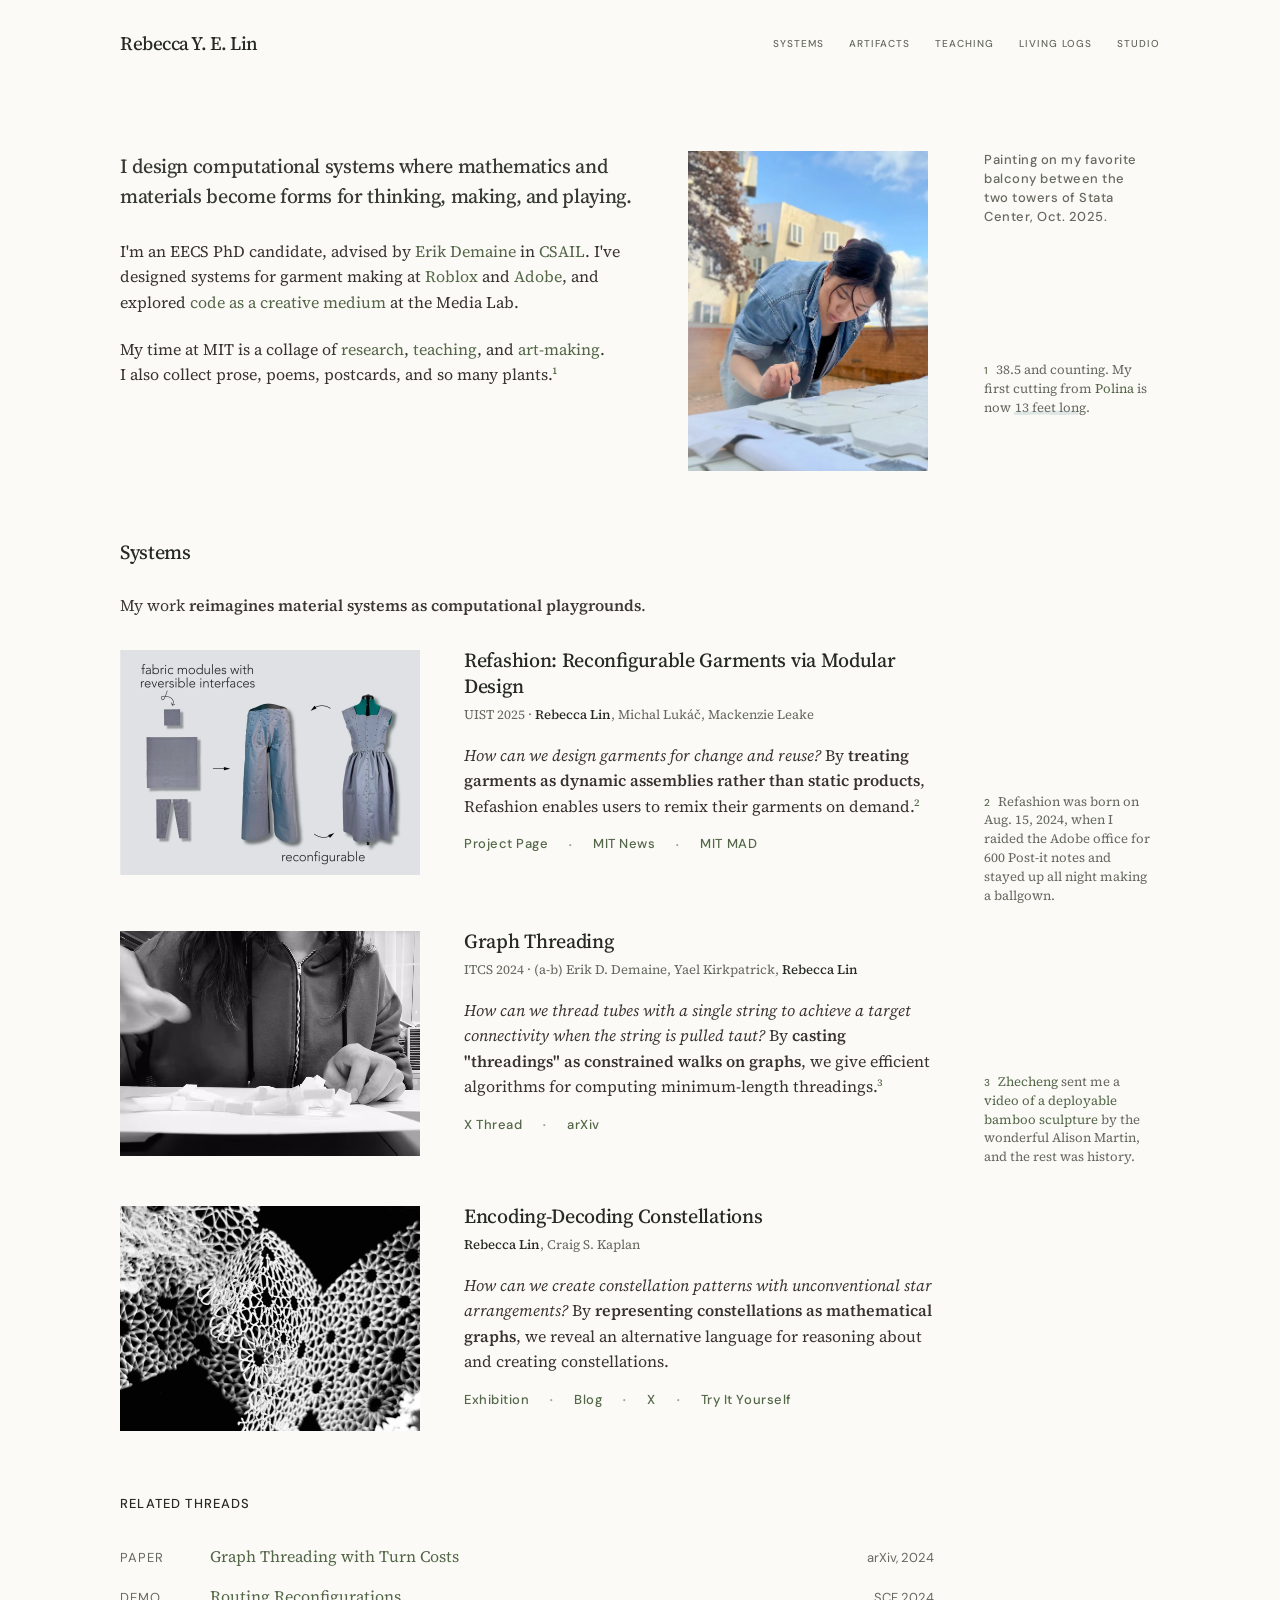
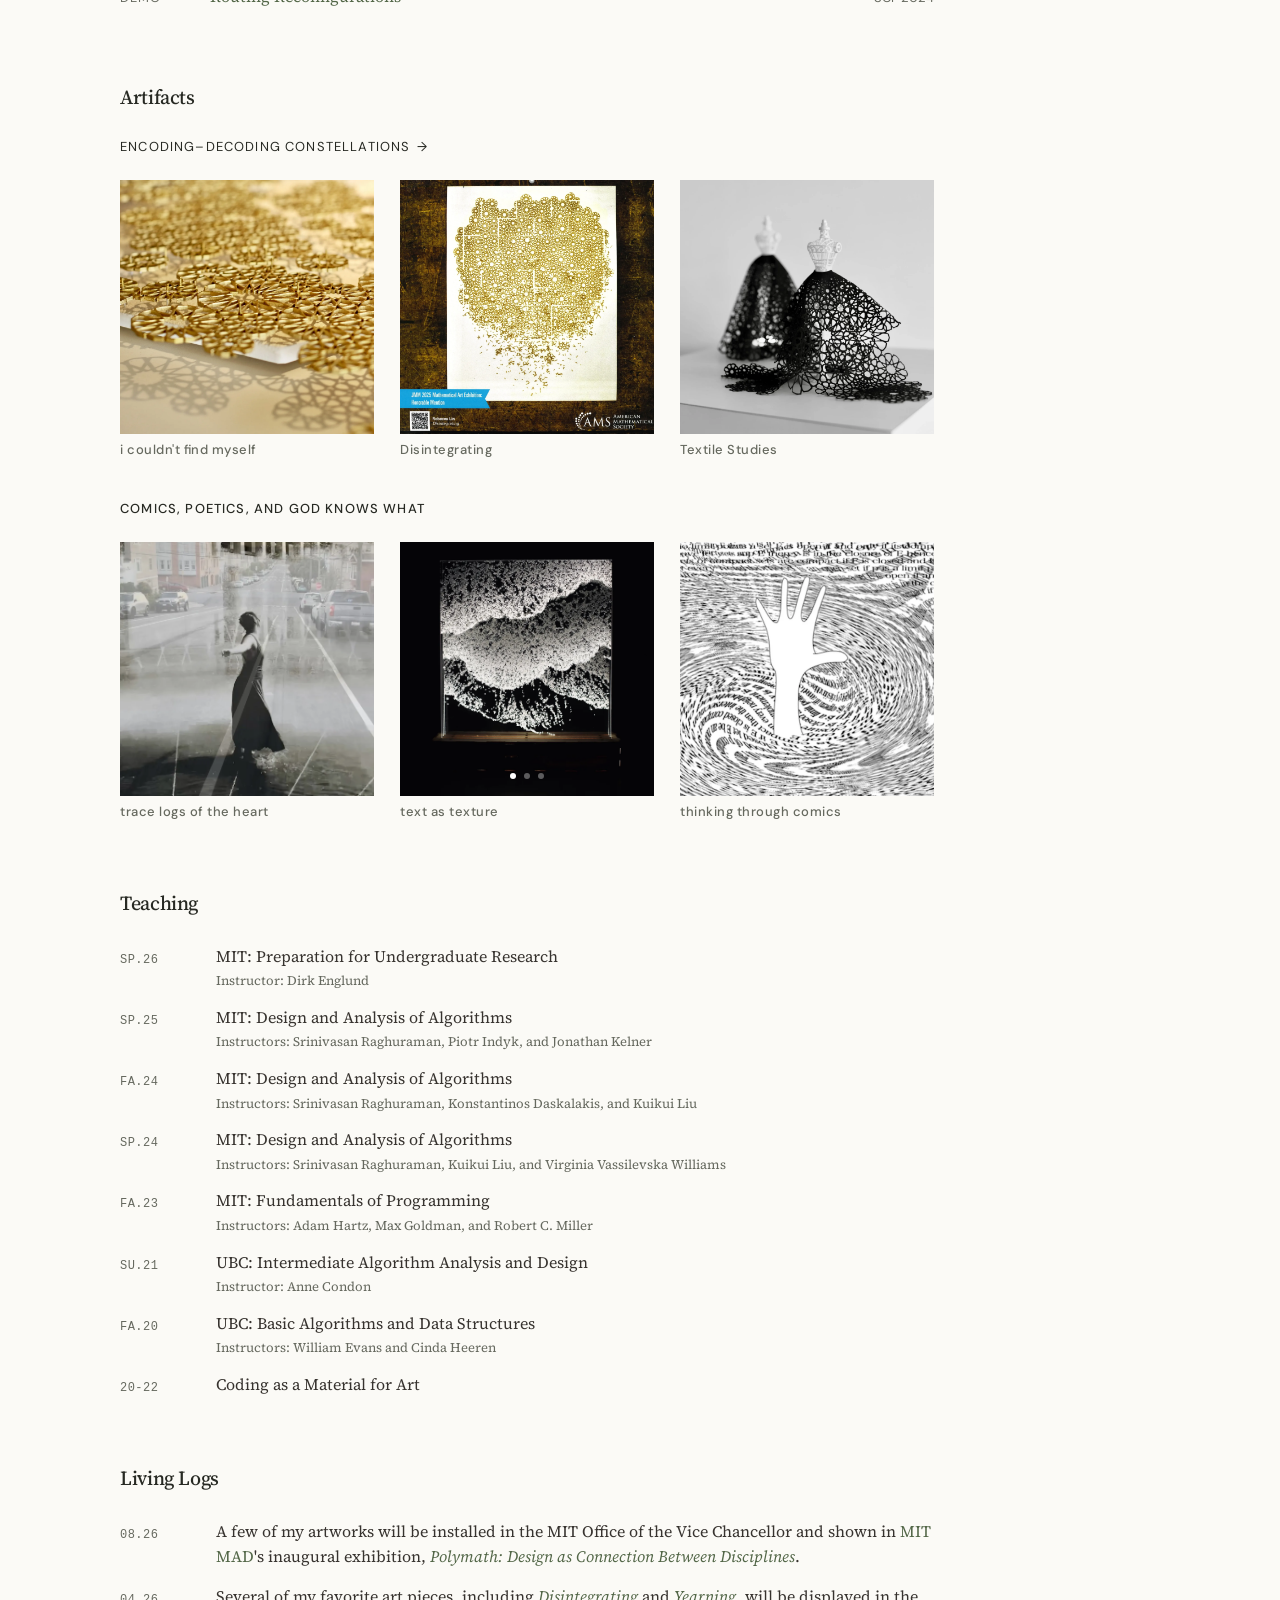
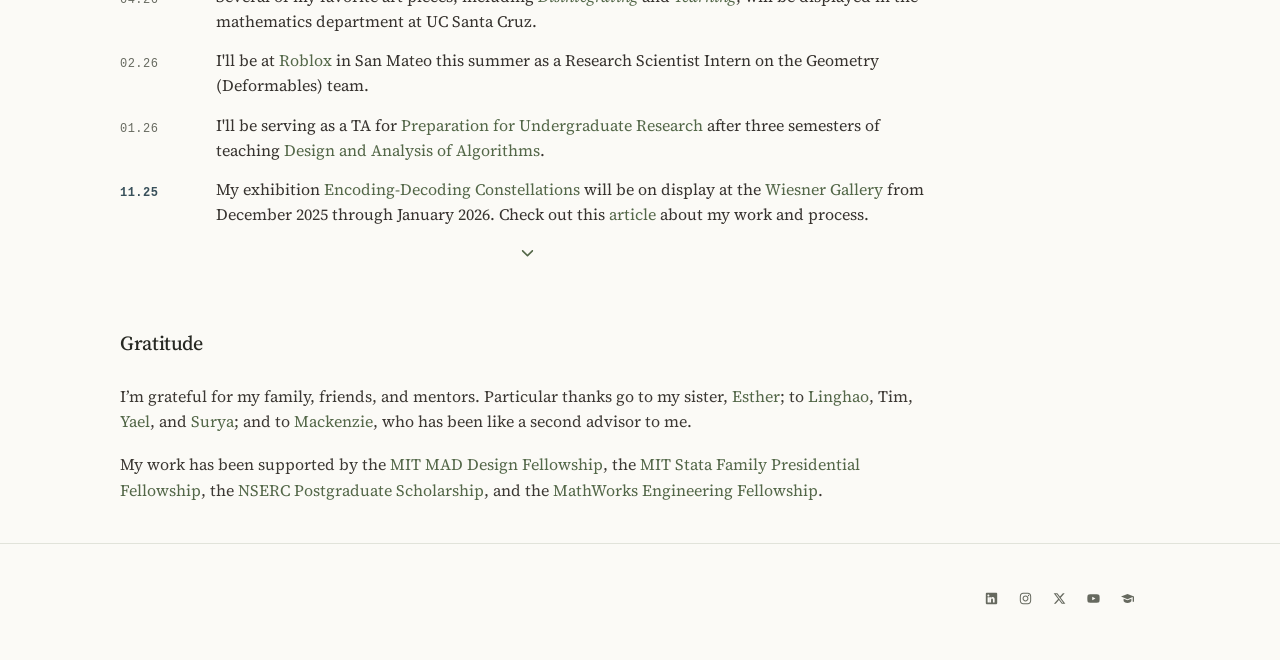
==== commit 1a951647: "Unify portfolio and studio typography palette and navigation" ====
--- a/index.html
+++ b/index.html
@@ -29,19 +29,10 @@
 <link crossorigin="" href="https://fonts.gstatic.com" rel="preconnect"/>
 <link href="https://fonts.googleapis.com/css2?family=DM+Sans:opsz,wght@9..40,400;9..40,500&amp;family=Source+Serif+4:ital,opsz,wght@0,8..60,400;0,8..60,500;0,8..60,600;1,8..60,400;1,8..60,500&amp;display=swap" rel="stylesheet"/>
 <link href="stylesheets/main.css" rel="stylesheet"/>
+<link rel="stylesheet" href="stylesheets/shared.css">
 </head>
 <body id="top">
-<header>
-<div class="container nav">
-<a class="brand" href="#top">Rebecca Y. E. Lin</a>
-<button aria-controls="site-menu" aria-expanded="false" aria-label="Toggle navigation menu" class="nav-toggle" type="button">
-<svg aria-hidden="true" class="icon nav-toggle-icon" fill="currentColor" focusable="false" height="1em" viewbox="0 0 448 512" width="1em"><path d="M0 96C0 78.3 14.3 64 32 64H416c17.7 0 32 14.3 32 32s-14.3 32-32 32H32C14.3 128 0 113.7 0 96zM0 256c0-17.7 14.3-32 32-32H416c17.7 0 32 14.3 32 32s-14.3 32-32 32H32c-17.7 0-32-14.3-32-32zM448 416c0 17.7-14.3 32-32 32H32c-17.7 0-32-14.3-32-32s14.3-32 32-32H416c17.7 0 32 14.3 32 32z"></path></svg>
-</button>
-<nav aria-label="Main navigation" class="menu" id="site-menu">
-<a href="#research">Systems</a><a href="#gallery">Artifacts</a><a href="#teaching">Teaching</a><a href="#news">Living Logs</a><a href="studio/">Studio</a>
-</nav>
-</div>
-</header>
+<header class="site-header"><a class="site-name" href="#top">Rebecca Y. E. Lin</a><nav class="site-links" aria-label="Main navigation"><a href="#research">Systems</a><a href="#gallery">Artifacts</a><a href="#teaching">Teaching</a><a href="#news">Living Logs</a><a href="studio/">Studio</a></nav></header>
 <main class="container">
 <section aria-label="Introduction" class="hero masthead chapter chapter--about" data-chapter="About">
 <div class="grid">
--- a/stylesheets/shared.css
+++ b/stylesheets/shared.css
@@ -0,0 +1,73 @@
+/* Shared portfolio / studio foundations. Loaded after page styles. */
+:root {
+  --bg: #fbfaf6;
+  --bg-pure: #fbfaf6;
+  --fg: #272923;
+  --fg-soft: #373a32;
+  --muted: #66695f;
+  --muted-light: #71756b;
+  --border: #d9dcd2;
+  --border-soft: #e1e3da;
+  --link: #536748;
+  --link-hover: #34492b;
+  --font-serif: "Source Serif 4", Georgia, serif;
+  --font-sans: "DM Sans", -apple-system, BlinkMacSystemFont, "Segoe UI", sans-serif;
+  --container-width: 1040px;
+}
+body { background: var(--bg); color: var(--fg); }
+a { color: var(--link); text-underline-offset: .2em; }
+a:hover { color: var(--link-hover); }
+a:focus-visible { outline: 2px solid var(--link); outline-offset: 5px; }
+.site-header {
+  width: min(1040px, calc(100% - 72px));
+  max-width: none;
+  margin: 0 auto;
+  padding: 30px 0 38px;
+  display: flex;
+  align-items: center;
+  justify-content: space-between;
+  gap: 24px;
+}
+.site-header .site-name {
+  color: var(--fg);
+  font: 500 19px/1.3 var(--font-serif);
+  letter-spacing: -.025em;
+  text-decoration: none;
+  white-space: nowrap;
+}
+.site-header .site-links {
+  display: flex;
+  align-items: center;
+  flex-wrap: wrap;
+  gap: 12px 25px;
+}
+.site-header .site-links a {
+  color: var(--muted);
+  font: 500 10px/1.5 var(--font-sans);
+  letter-spacing: .1em;
+  text-transform: uppercase;
+  text-decoration: none;
+  padding: 6px 0;
+}
+.site-header .site-links a:hover,
+.site-header .site-links a[aria-current] { color: var(--link); text-decoration: underline; text-underline-offset: 6px; }
+.studio-page main { width: min(1040px, calc(100% - 72px)); max-width: none; padding: 0; }
+.studio-page .intro { padding: 28px 0 64px; }
+.studio-page h1 { font: 400 clamp(44px, 6vw,72px)/1.1 var(--font-serif); letter-spacing: -.04em; margin: 15px 0 22px; }
+.studio-page .intro>p:not(.eyebrow):not(.preview-note) { font-size: 24px; line-height: 1.45; }
+.studio-page .eyebrow,
+.studio-page .chapter { color: var(--muted); font-family: var(--font-sans); }
+.studio-page .chapter,
+.studio-page footer { border-color: var(--border); }
+.studio-page figcaption { color: var(--fg); font: 16px/1.55 var(--font-serif); }
+.studio-page .type,
+.studio-page .preview-note { color: var(--muted); font-family: var(--font-sans); }
+.studio-page footer { color: var(--muted); }
+@media (max-width: 720px) {
+  .site-header { width: calc(100% - 40px); padding: 24px 0 32px; flex-direction: column; align-items: flex-start; gap: 14px; }
+  .site-header .site-links { gap: 8px 20px; }
+  .studio-page main,
+  body > main.container { width: calc(100% - 40px); }
+  .studio-page .intro { padding: 18px 0 44px; }
+  .studio-page .intro>p:not(.eyebrow):not(.preview-note) { font-size: 21px; }
+}
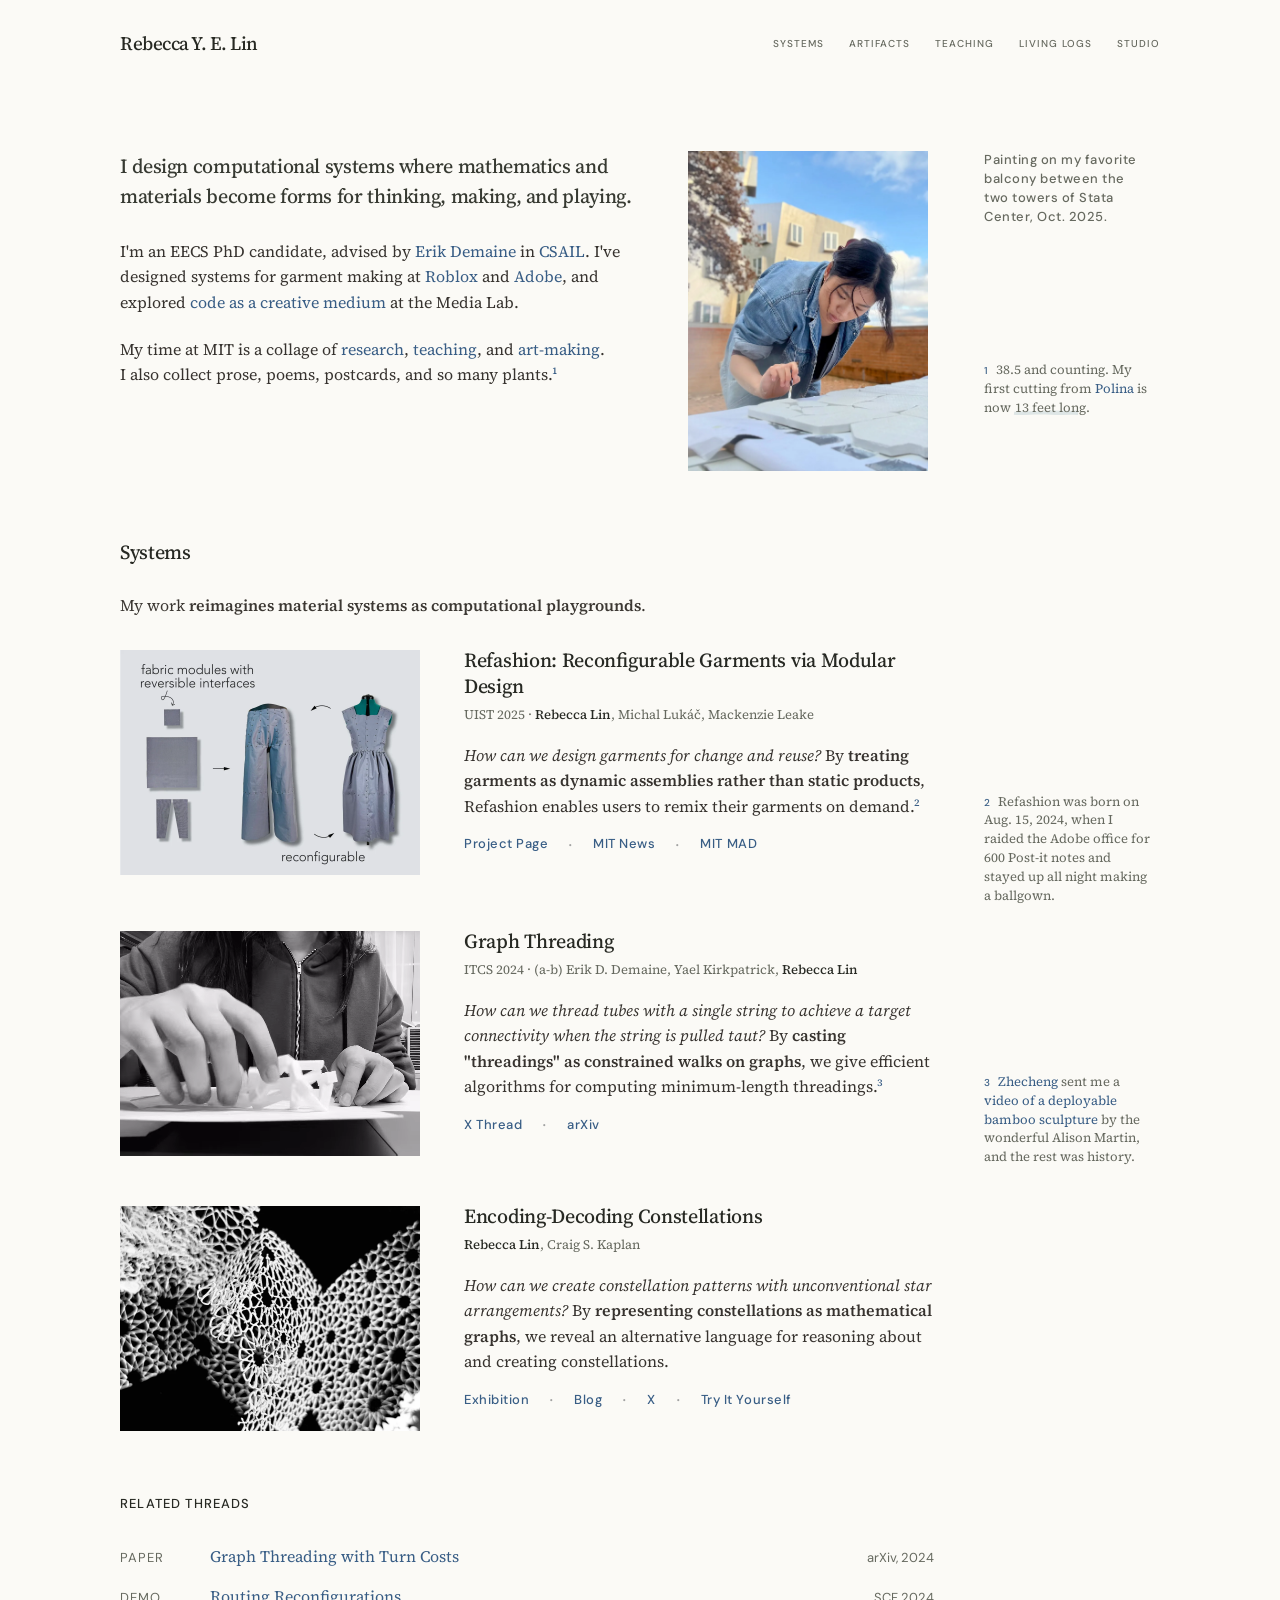
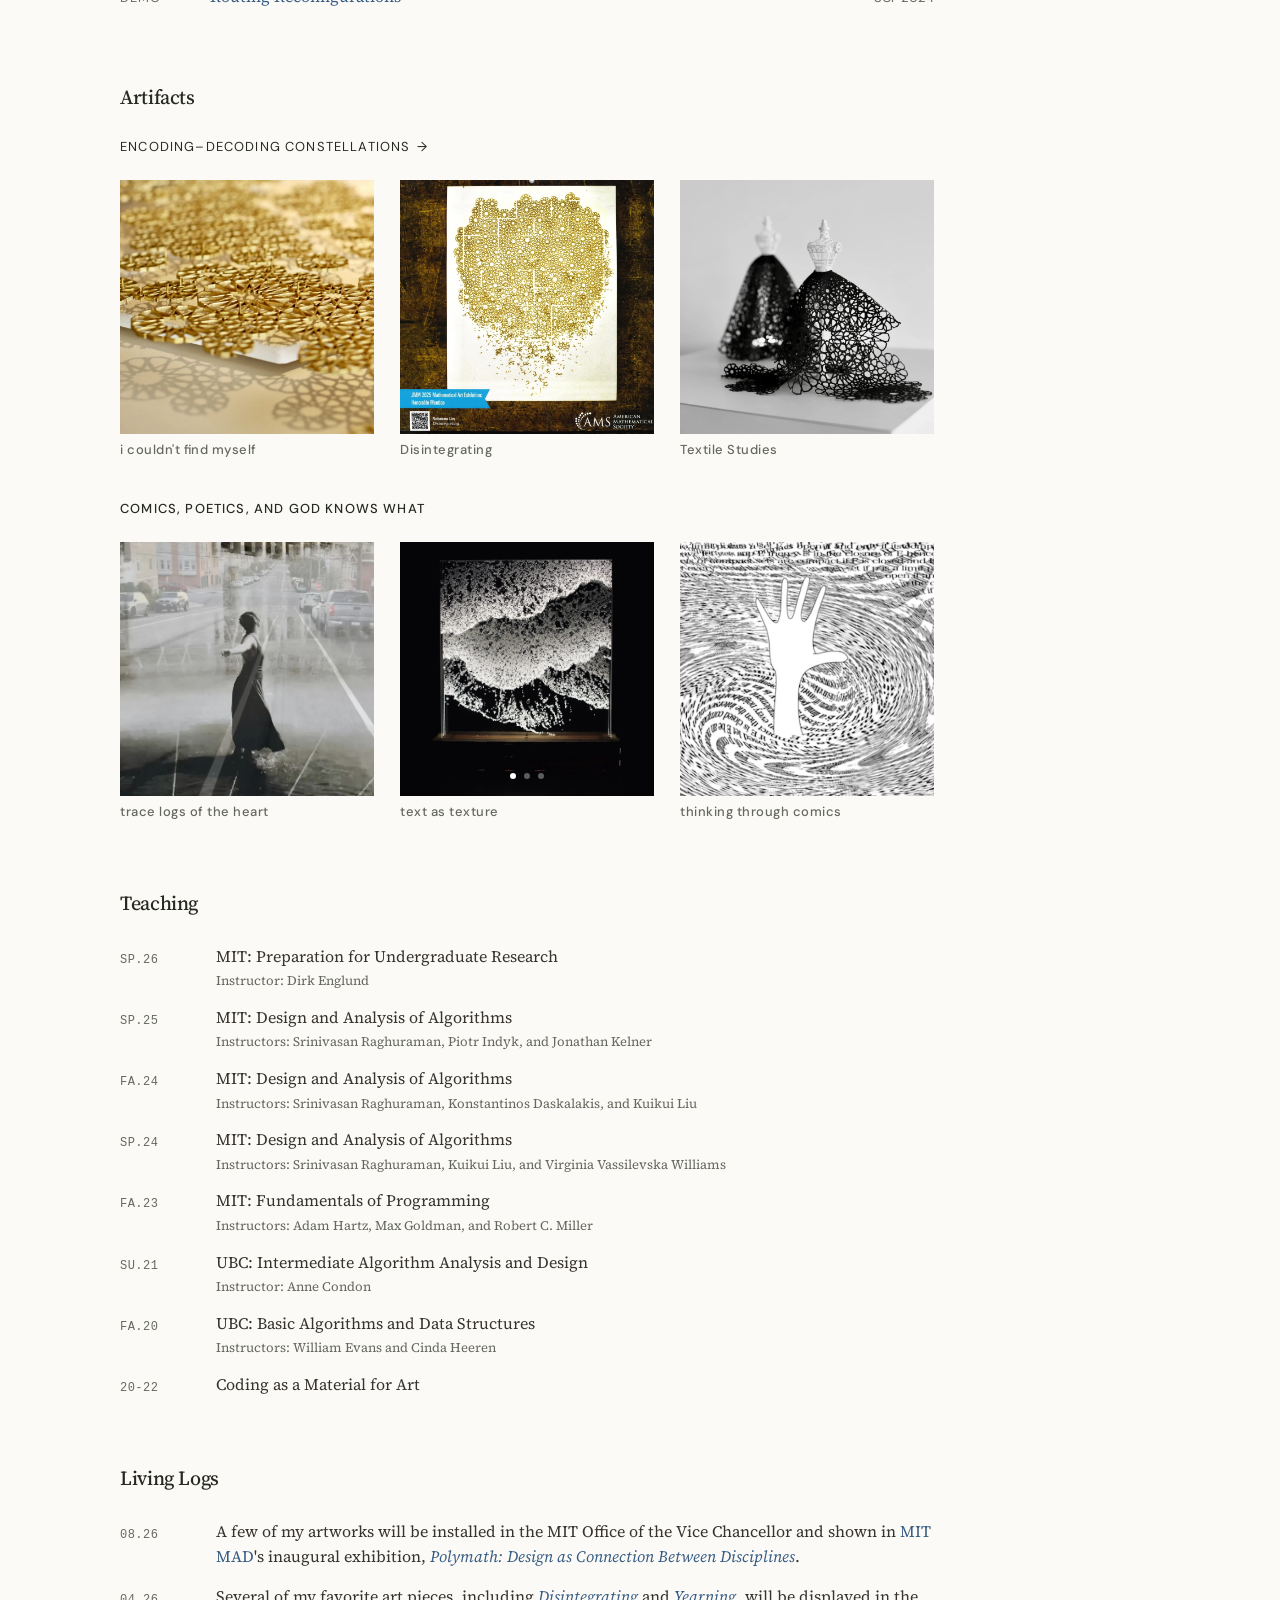
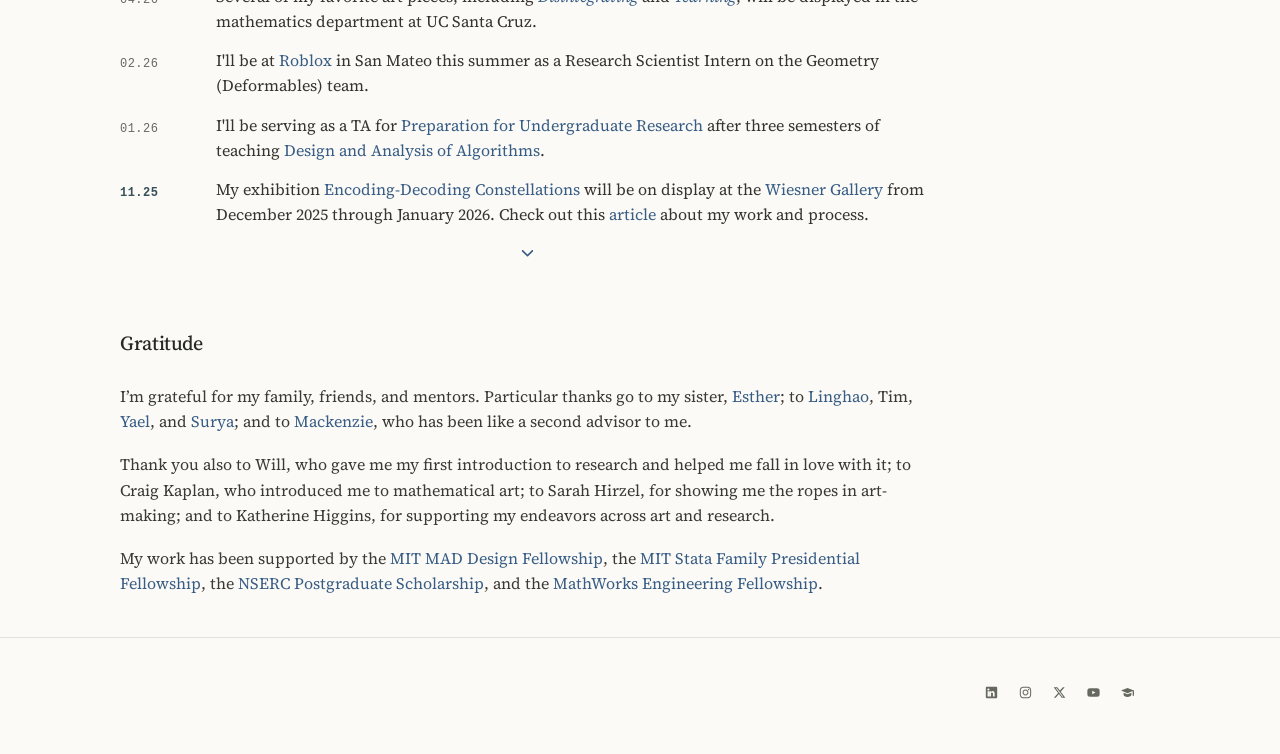
==== commit 048feb13: "Add research and art mentors to gratitude" ====
--- a/index.html
+++ b/index.html
@@ -435,7 +435,7 @@
 <div class="grid">
 <div class="span-1"></div>
 <div class="span-10 gratitude-copy">
-<p>I’m grateful for my family, friends, and mentors. Particular thanks go to my sister, <a href="https://estherlin.github.io/">Esther</a>; to <a href="https://lin-k76.github.io/">Linghao</a>, Tim, <a href="https://yaelkirk.github.io/">Yael</a>, and <a href="https://suryamathialagan.com/">Surya</a>; and to <a href="https://www.mackenzieleake.com/">Mackenzie</a>, who has been like a second advisor to me.</p><p>My work has been supported by the <a href="https://design.mit.edu/news/introducing-the-2025-mad-design-fellows">MIT MAD Design Fellowship</a>, the <a href="https://oge.mit.edu/fellowships/presidential-graduate-fellowship-program/">MIT Stata Family Presidential Fellowship</a>, the <a href="https://nserc-crsng.canada.ca/en/funding-opportunity/archived-nserc-postgraduate-scholarships-doctoral-program">NSERC Postgraduate Scholarship</a>, and the <a href="https://engineering.mit.edu/people/rebecca-lin">MathWorks Engineering Fellowship</a>.</p>
+<p>I’m grateful for my family, friends, and mentors. Particular thanks go to my sister, <a href="https://estherlin.github.io/">Esther</a>; to <a href="https://lin-k76.github.io/">Linghao</a>, Tim, <a href="https://yaelkirk.github.io/">Yael</a>, and <a href="https://suryamathialagan.com/">Surya</a>; and to <a href="https://www.mackenzieleake.com/">Mackenzie</a>, who has been like a second advisor to me.</p><p>Thank you also to Will, who gave me my first introduction to research and helped me fall in love with it; to Craig Kaplan, who introduced me to mathematical art; to Sarah Hirzel, for showing me the ropes in art-making; and to Katherine Higgins, for supporting my endeavors across art and research.</p><p>My work has been supported by the <a href="https://design.mit.edu/news/introducing-the-2025-mad-design-fellows">MIT MAD Design Fellowship</a>, the <a href="https://oge.mit.edu/fellowships/presidential-graduate-fellowship-program/">MIT Stata Family Presidential Fellowship</a>, the <a href="https://nserc-crsng.canada.ca/en/funding-opportunity/archived-nserc-postgraduate-scholarships-doctoral-program">NSERC Postgraduate Scholarship</a>, and the <a href="https://engineering.mit.edu/people/rebecca-lin">MathWorks Engineering Fellowship</a>.</p>
 </div>
 </div>
 </section>
--- a/stylesheets/shared.css
+++ b/stylesheets/shared.css
@@ -71,3 +71,9 @@
   .studio-page .intro { padding: 18px 0 44px; }
   .studio-page .intro>p:not(.eyebrow):not(.preview-note) { font-size: 21px; }
 }
+
+/* Keep the portfolio’s original blue links. */
+body:not(.studio-page) {
+  --link: #385d85;
+  --link-hover: #274766;
+}
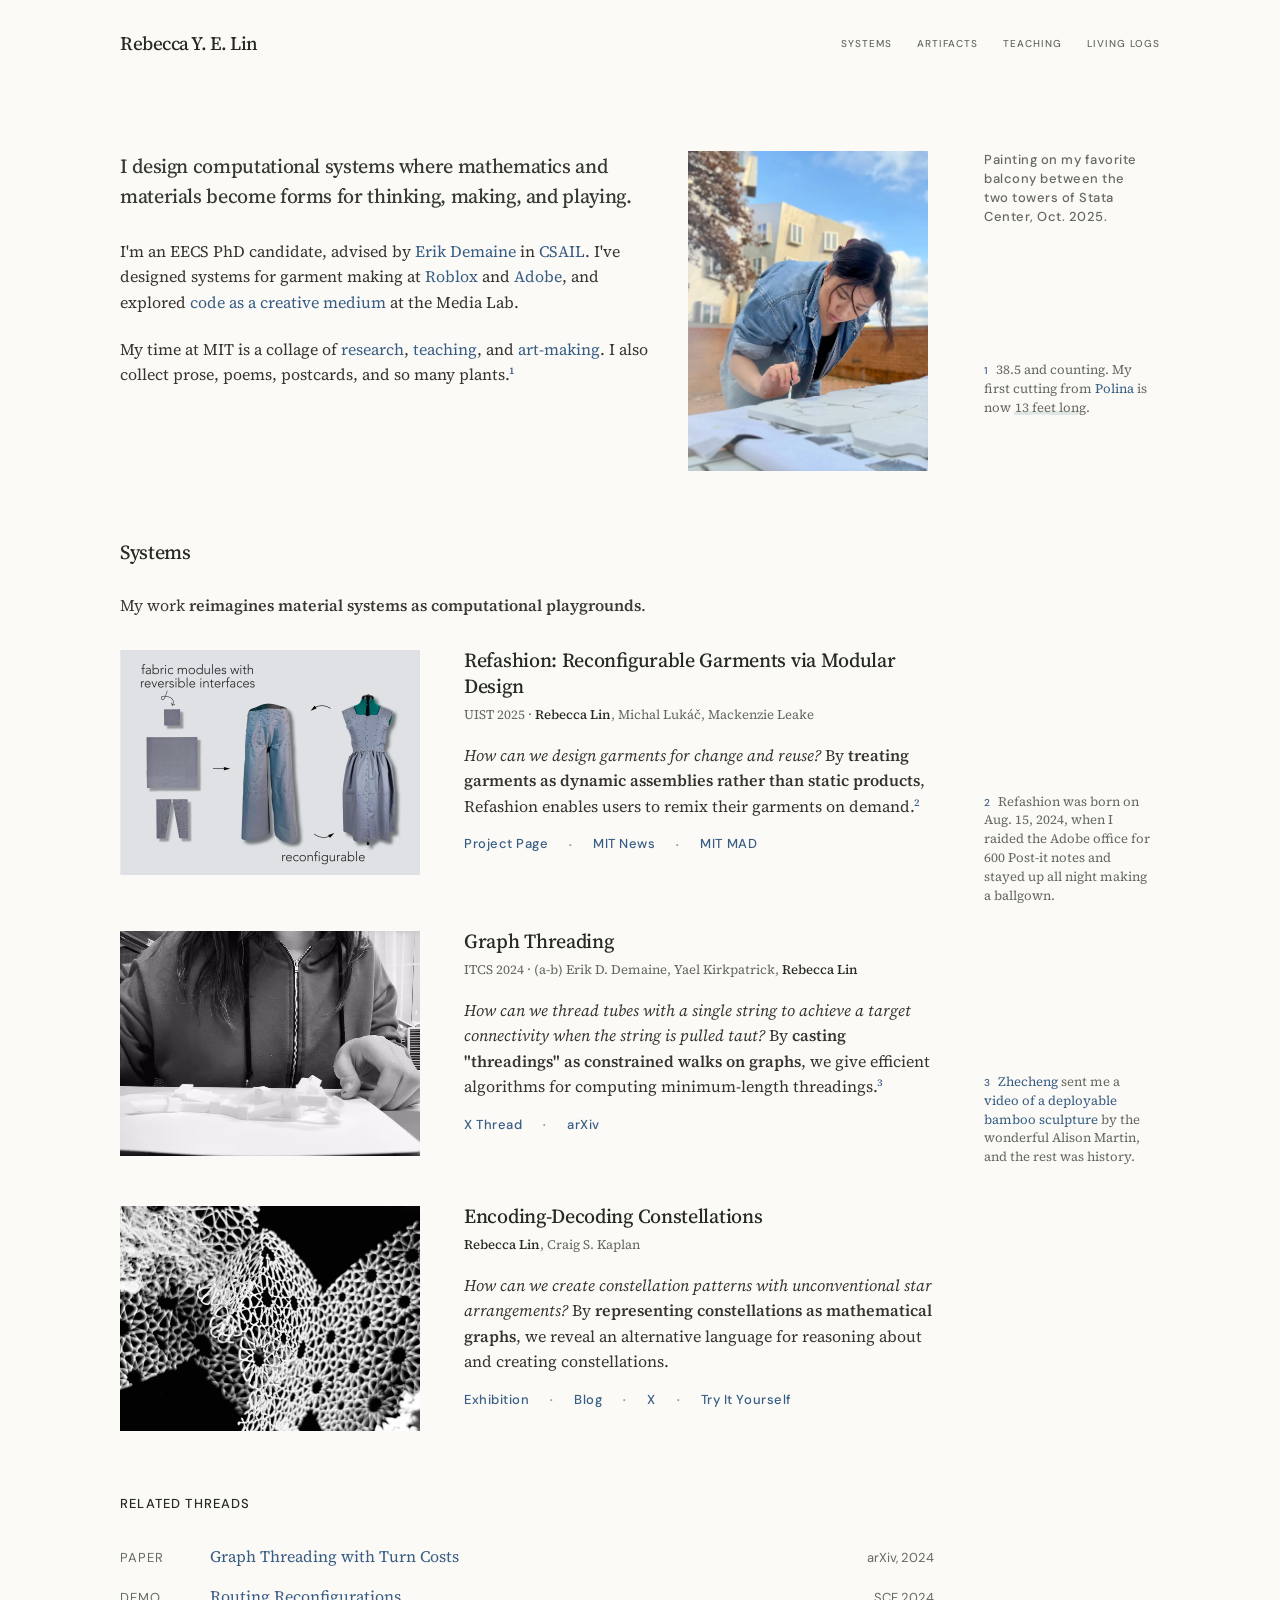
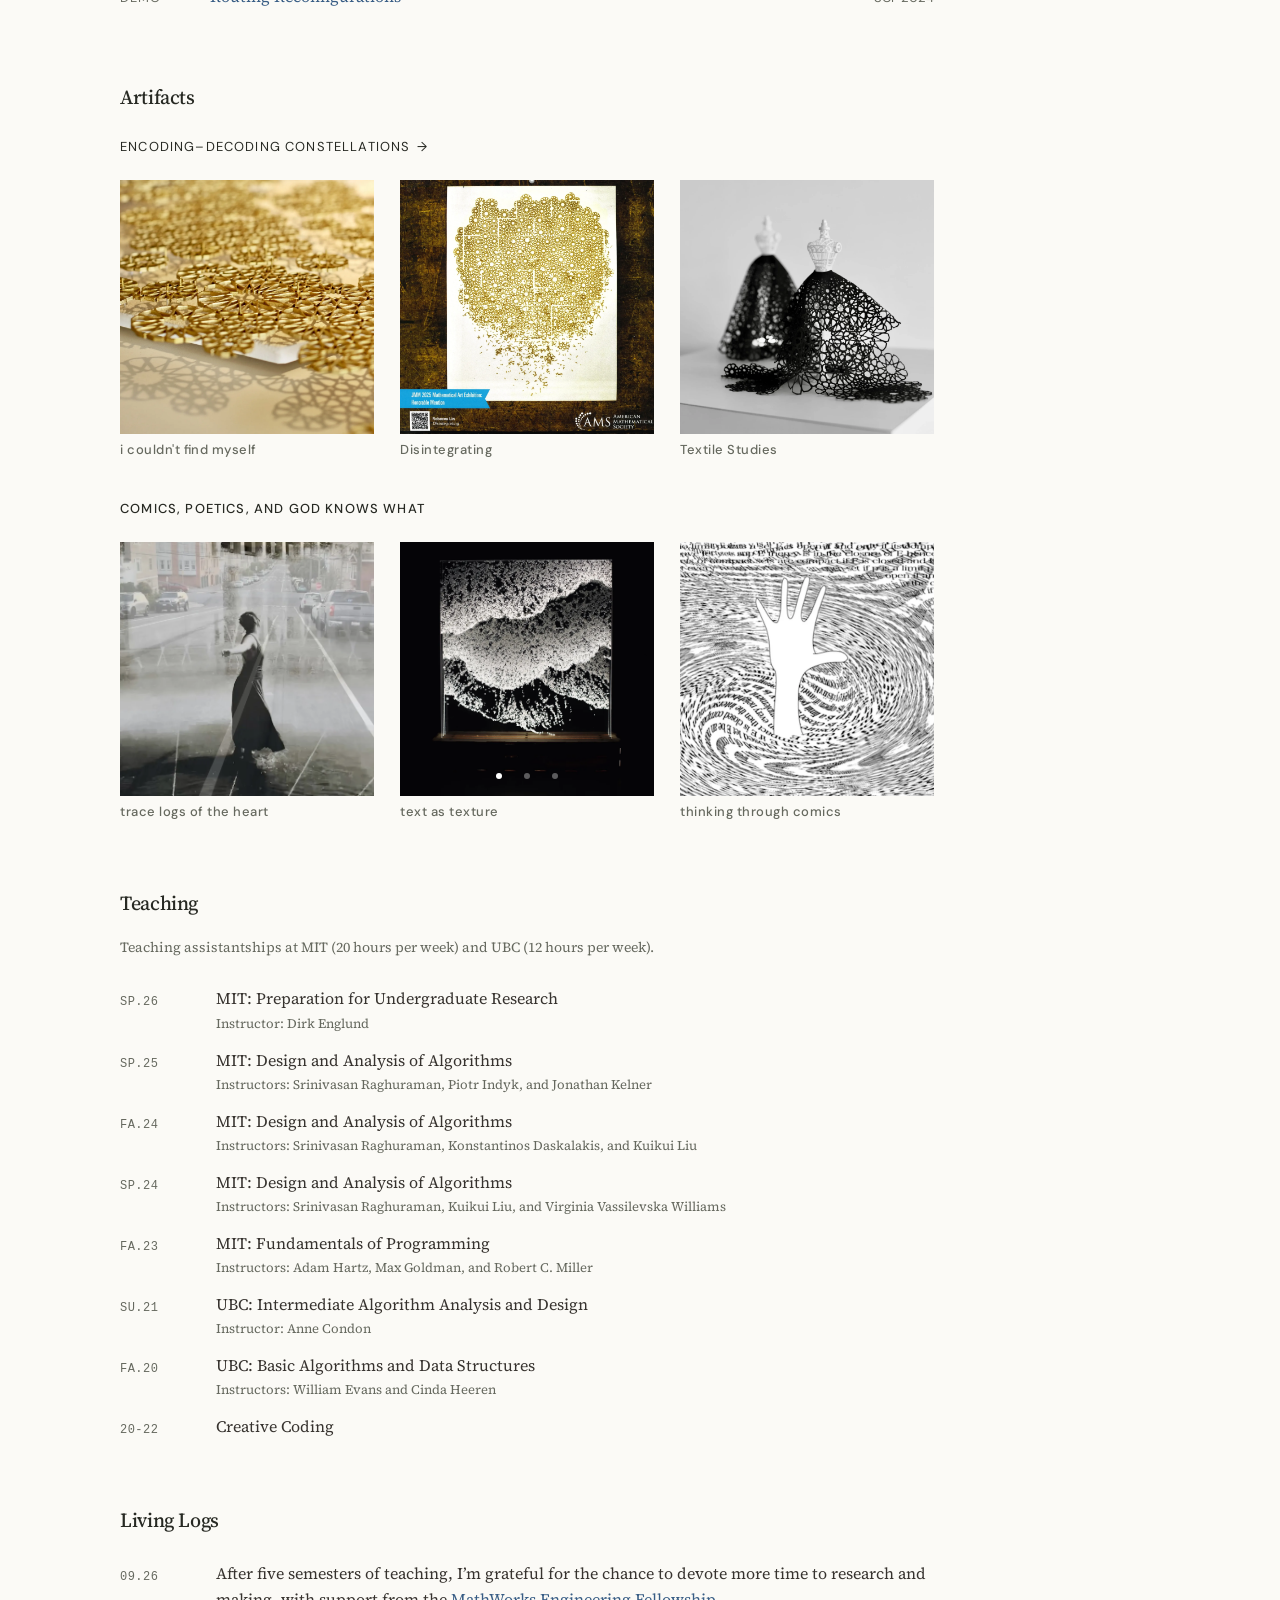
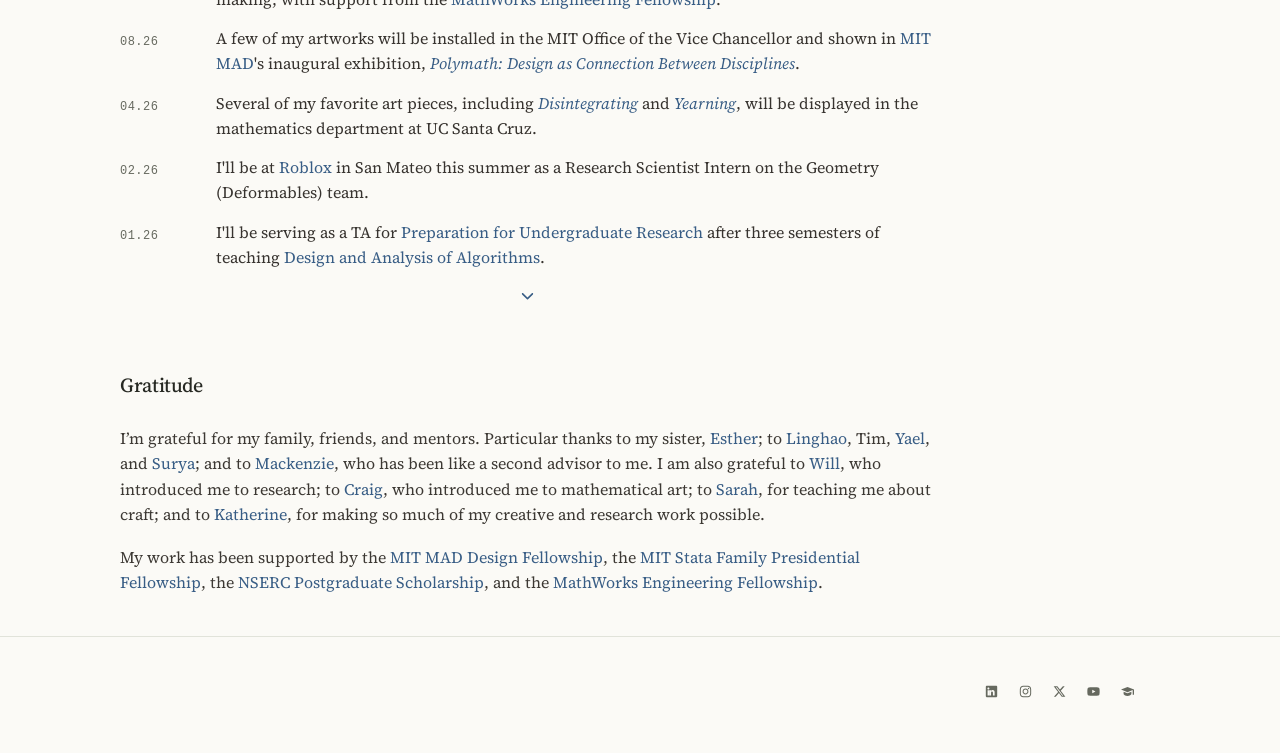
==== commit c226498e: "Refine portfolio acknowledgements teaching and updates" ====
--- a/index.html
+++ b/index.html
@@ -28,18 +28,18 @@
 <link href="https://fonts.googleapis.com" rel="preconnect"/>
 <link crossorigin="" href="https://fonts.gstatic.com" rel="preconnect"/>
 <link href="https://fonts.googleapis.com/css2?family=DM+Sans:opsz,wght@9..40,400;9..40,500&amp;family=Source+Serif+4:ital,opsz,wght@0,8..60,400;0,8..60,500;0,8..60,600;1,8..60,400;1,8..60,500&amp;display=swap" rel="stylesheet"/>
-<link href="stylesheets/main.css" rel="stylesheet"/>
+<link href="stylesheets/main.css?v=portfolio-audit-20261005" rel="stylesheet"/>
 <link rel="stylesheet" href="stylesheets/shared.css">
 </head>
 <body id="top">
-<header class="site-header"><a class="site-name" href="#top">Rebecca Y. E. Lin</a><nav class="site-links" aria-label="Main navigation"><a href="#research">Systems</a><a href="#gallery">Artifacts</a><a href="#teaching">Teaching</a><a href="#news">Living Logs</a><a href="studio/">Studio</a></nav></header>
+<header class="site-header"><a class="site-name" href="#top">Rebecca Y. E. Lin</a><nav class="site-links" aria-label="Main navigation"><a href="#research">Systems</a><a href="#gallery">Artifacts</a><a href="#teaching">Teaching</a><a href="#news">Living Logs</a></nav></header>
 <main class="container">
+<h1 class="sr-only">Rebecca Y. E. Lin — research, art, and teaching</h1>
 <section aria-label="Introduction" class="hero masthead chapter chapter--about" data-chapter="About">
 <div class="grid">
 <div class="span-8">
 <div class="hero-content">
-<p class="hero-sub"><span class="thought-experiments thought-experiments--v1">I design computational systems where mathematics and materials become forms for thinking, making, and playing.</span></p><p class="hero-sub">I'm an EECS PhD candidate, advised by <a href="http://erikdemaine.org/">Erik Demaine</a> in <a href="https://www.csail.mit.edu/">CSAIL</a>. I've designed systems for garment making at <a href="https://www.roblox.com/">Roblox</a> and <a href="https://research.adobe.com/">Adobe</a>, and explored <a href="https://www.media.mit.edu/groups/future-sketches/overview/">code as a creative medium</a> at the Media Lab.</p><p class="hero-sub">My time at MIT is a collage of <a href="#research">research</a>, <a href="#teaching">teaching</a>, and <a href="#gallery">art-making</a>.<br/>
-I also collect prose, poems, postcards, and so many plants.<span class="margin-footnote" data-margin-footnote="" data-margin-footnote-preferred="right"><button aria-controls="margin-footnote-1" aria-expanded="false" class="margin-footnote-toggle" type="button"><sup>1</sup><span class="sr-only">Show note 1</span></button><span aria-hidden="true" class="margin-footnote-anchor"></span><span class="margin-footnote-note" id="margin-footnote-1" role="note"><span aria-hidden="true" class="margin-footnote-number">1</span>38.5 and counting. My first cutting from <a href="https://people.csail.mit.edu/polina/">Polina</a> is now <span class="hover-image-tag hover-image-tag--portrait" tabindex="0">13 feet long<span class="hover-image-preview hover-image-preview--portrait"><picture><source srcset="images/hover/so.webp" type="image/webp"/><img alt="A long pothos cutting growing around my room" height="672" loading="lazy" src="images/hover/so.fallback.jpg" width="480"/></picture></span></span>.</span></span></p>
+<p class="hero-sub"><span class="thought-experiments thought-experiments--v1">I design computational systems where mathematics and materials become forms for thinking, making, and playing.</span></p><p class="hero-sub">I'm an EECS PhD candidate, advised by <a href="http://erikdemaine.org/">Erik Demaine</a> in <a href="https://www.csail.mit.edu/">CSAIL</a>. I've designed systems for garment making at <a href="https://www.roblox.com/">Roblox</a> and <a href="https://research.adobe.com/">Adobe</a>, and explored <a href="https://www.media.mit.edu/groups/future-sketches/overview/">code as a creative medium</a> at the Media Lab.</p><p class="hero-sub">My time at MIT is a collage of <a href="#research">research</a>, <a href="#teaching">teaching</a>, and <a href="#gallery">art-making</a>. I also collect prose, poems, postcards, and so many plants.<span class="margin-footnote" data-margin-footnote="" data-margin-footnote-preferred="right"><button aria-controls="margin-footnote-1" aria-expanded="false" class="margin-footnote-toggle" type="button"><sup>1</sup><span class="sr-only">Show note 1</span></button><span aria-hidden="true" class="margin-footnote-anchor"></span><span class="margin-footnote-note" id="margin-footnote-1" role="note"><span aria-hidden="true" class="margin-footnote-number">1</span>38.5 and counting. My first cutting from <a href="https://people.csail.mit.edu/polina/">Polina</a> is now <span class="hover-image-tag hover-image-tag--portrait" tabindex="0">13 feet long<span class="hover-image-preview hover-image-preview--portrait"><picture><source srcset="images/hover/so.webp" type="image/webp"/><img alt="A long pothos cutting growing around my room" height="672" loading="lazy" src="images/hover/so.fallback.jpg" width="480"/></picture></span></span>.</span></span></p>
 </div>
 </div>
 <div class="card span-4 hero-profile-card">
@@ -251,6 +251,7 @@
 </section>
 <section class="section chapter chapter--teaching" data-chapter="Teaching" id="teaching">
 <h2>Teaching</h2>
+<p class="teaching-note">Teaching assistantships at MIT (20 hours per week) and UBC (12 hours per week).</p>
 <div class="grid">
 <div class="span-1"></div>
 <div class="span-10">
@@ -301,7 +302,7 @@
 <time aria-label="2020-2022" class="update-date" datetime="2020">
                 20-22
               </time>
-<div class="update-body"><div class="teaching-course-title">Coding as a Material for Art</div></div>
+<div class="update-body"><div class="teaching-course-title">Creative Coding</div></div>
 </li>
 </ul>
 </div>
@@ -313,6 +314,10 @@
 <div class="span-1"></div>
 <div class="span-10">
 <ul class="updates-list" data-collapsed-count="5" id="news-list">
+<li data-categories="research">
+<time aria-label="09/2026" class="update-date" datetime="2026-09">09.26</time>
+<div class="update-body">After five semesters of teaching, I’m grateful for the chance to devote more time to research and making, with support from the <a href="https://engineering.mit.edu/people/rebecca-lin">MathWorks Engineering Fellowship</a>.</div>
+</li>
 <li data-categories="art">
 <time aria-label="08/2026" class="update-date" datetime="2026-08">
                 08.26
@@ -435,7 +440,7 @@
 <div class="grid">
 <div class="span-1"></div>
 <div class="span-10 gratitude-copy">
-<p>I’m grateful for my family, friends, and mentors. Particular thanks go to my sister, <a href="https://estherlin.github.io/">Esther</a>; to <a href="https://lin-k76.github.io/">Linghao</a>, Tim, <a href="https://yaelkirk.github.io/">Yael</a>, and <a href="https://suryamathialagan.com/">Surya</a>; and to <a href="https://www.mackenzieleake.com/">Mackenzie</a>, who has been like a second advisor to me.</p><p>Thank you also to Will, who gave me my first introduction to research and helped me fall in love with it; to Craig Kaplan, who introduced me to mathematical art; to Sarah Hirzel, for showing me the ropes in art-making; and to Katherine Higgins, for supporting my endeavors across art and research.</p><p>My work has been supported by the <a href="https://design.mit.edu/news/introducing-the-2025-mad-design-fellows">MIT MAD Design Fellowship</a>, the <a href="https://oge.mit.edu/fellowships/presidential-graduate-fellowship-program/">MIT Stata Family Presidential Fellowship</a>, the <a href="https://nserc-crsng.canada.ca/en/funding-opportunity/archived-nserc-postgraduate-scholarships-doctoral-program">NSERC Postgraduate Scholarship</a>, and the <a href="https://engineering.mit.edu/people/rebecca-lin">MathWorks Engineering Fellowship</a>.</p>
+<p>I’m grateful for my family, friends, and mentors. Particular thanks to my sister, <a href="https://estherlin.github.io/">Esther</a>; to <a href="https://lin-k76.github.io/">Linghao</a>, Tim, <a href="https://yaelkirk.github.io/">Yael</a>, and <a href="https://suryamathialagan.com/">Surya</a>; and to <a href="https://www.mackenzieleake.com/">Mackenzie</a>, who has been like a second advisor to me. I am also grateful to <a href="https://www.cs.ubc.ca/~will/">Will</a>, who introduced me to research; to <a href="https://cs.uwaterloo.ca/~csk/">Craig</a>, who introduced me to mathematical art; to <a href="https://www.sarahhirzel.com/">Sarah</a>, for teaching me about craft; and to <a href="https://mad.mit.edu/community/people/katherine-higgins">Katherine</a>, for making so much of my creative and research work possible.</p><p>My work has been supported by the <a href="https://design.mit.edu/news/introducing-the-2025-mad-design-fellows">MIT MAD Design Fellowship</a>, the <a href="https://oge.mit.edu/fellowships/presidential-graduate-fellowship-program/">MIT Stata Family Presidential Fellowship</a>, the <a href="https://nserc-crsng.canada.ca/en/funding-opportunity/archived-nserc-postgraduate-scholarships-doctoral-program">NSERC Postgraduate Scholarship</a>, and the <a href="https://engineering.mit.edu/people/rebecca-lin">MathWorks Engineering Fellowship</a>.</p>
 </div>
 </div>
 </section>
--- a/stylesheets/main.css
+++ b/stylesheets/main.css
@@ -4581,7 +4581,7 @@
 .gallery-carousel-dots { position: absolute; z-index: 1; bottom: 6px; left: 50%; transform: translateX(-50%); display: flex; justify-content: center; gap: 0; margin: 0; padding: 0; background: transparent; }
 .gallery-carousel-dots[hidden] { display: none; }
 .gallery-carousel-dots button {
-  display: grid; place-items: center; width: 14px; height: 28px;
+  display: grid; place-items: center; width: 28px; height: 28px;
   padding: 0; border: 0; background: transparent; cursor: pointer; color: #fff;
 }
 .gallery-carousel-dots button::before {
@@ -4589,3 +4589,11 @@
 }
 .gallery-carousel-dots button[aria-pressed="true"]::before { opacity: 1; }
 .gallery-carousel-dots button:focus-visible { outline: 2px solid currentColor; outline-offset: -2px; }
+
+/* Context for the teaching appointments. */
+.teaching-note {
+  max-width: none;
+  margin: -8px 0 28px;
+  color: var(--muted);
+  font: 14px/1.6 var(--font-serif);
+}
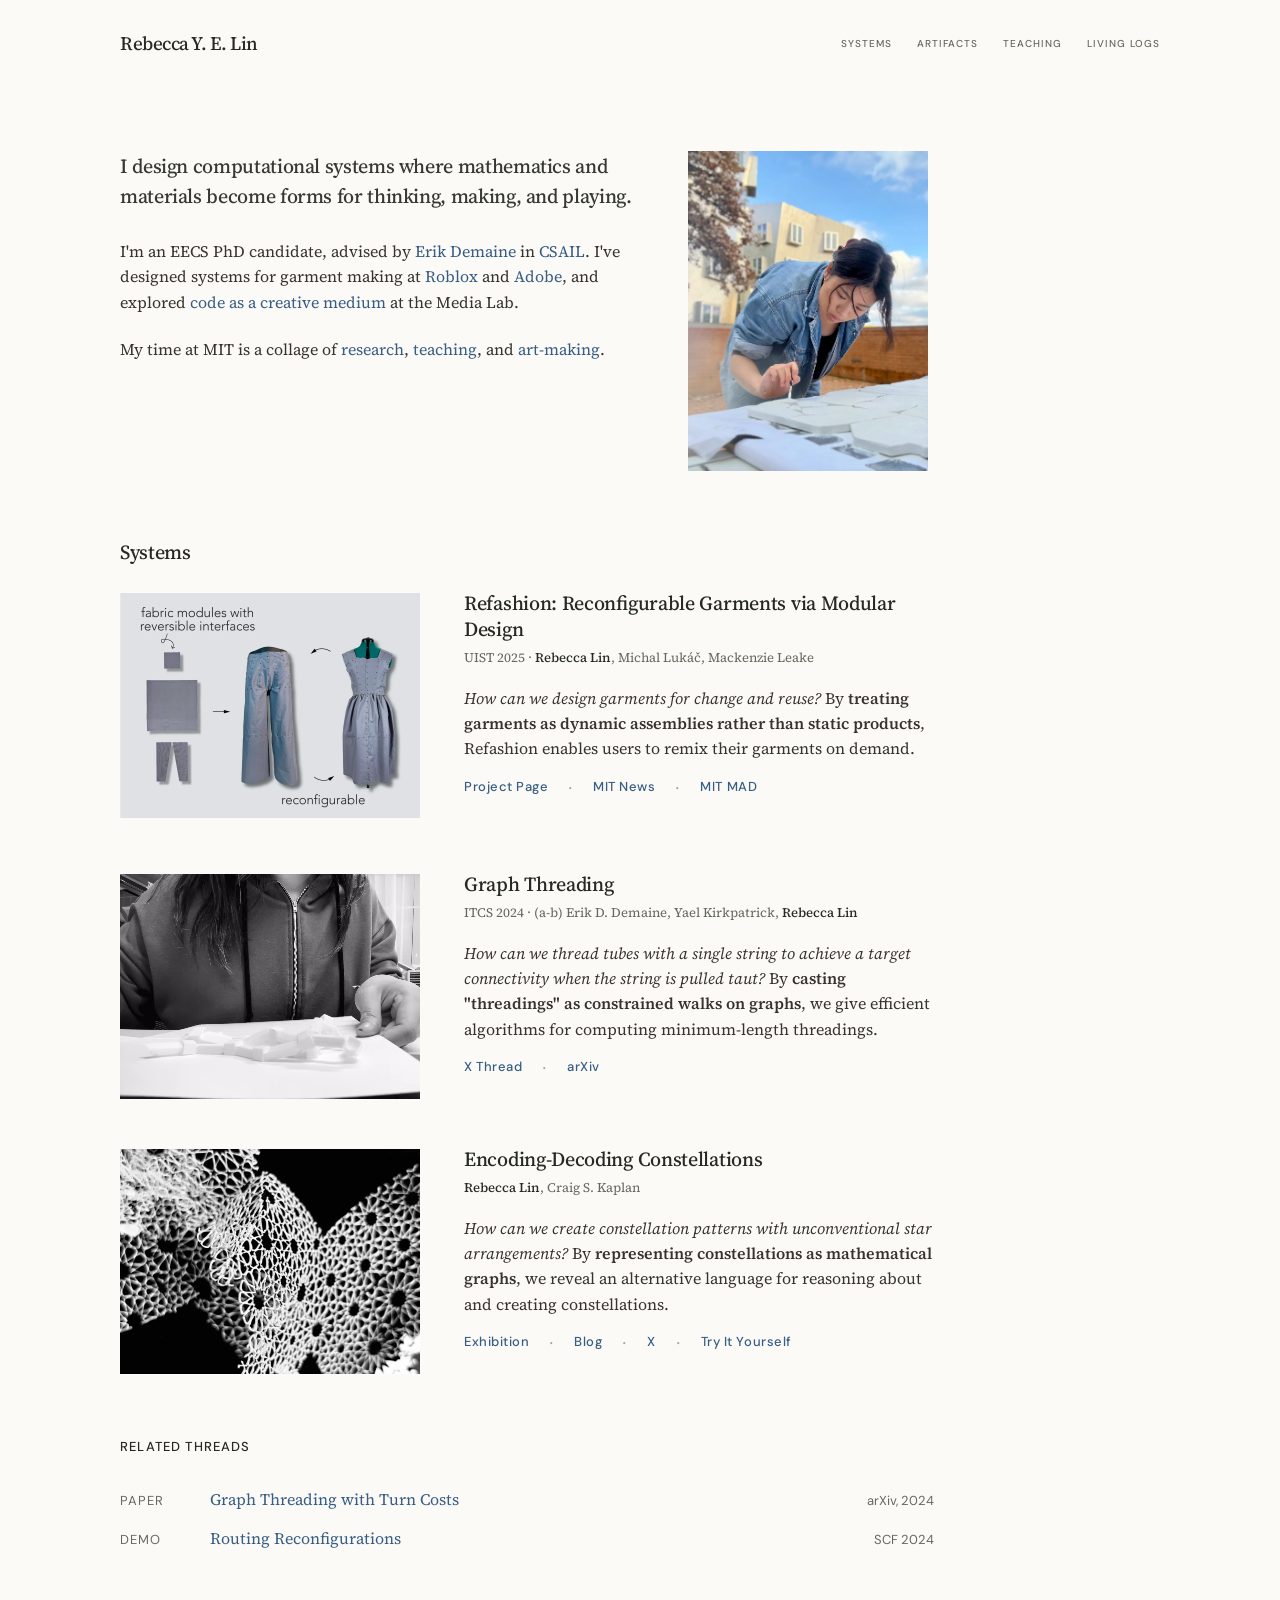
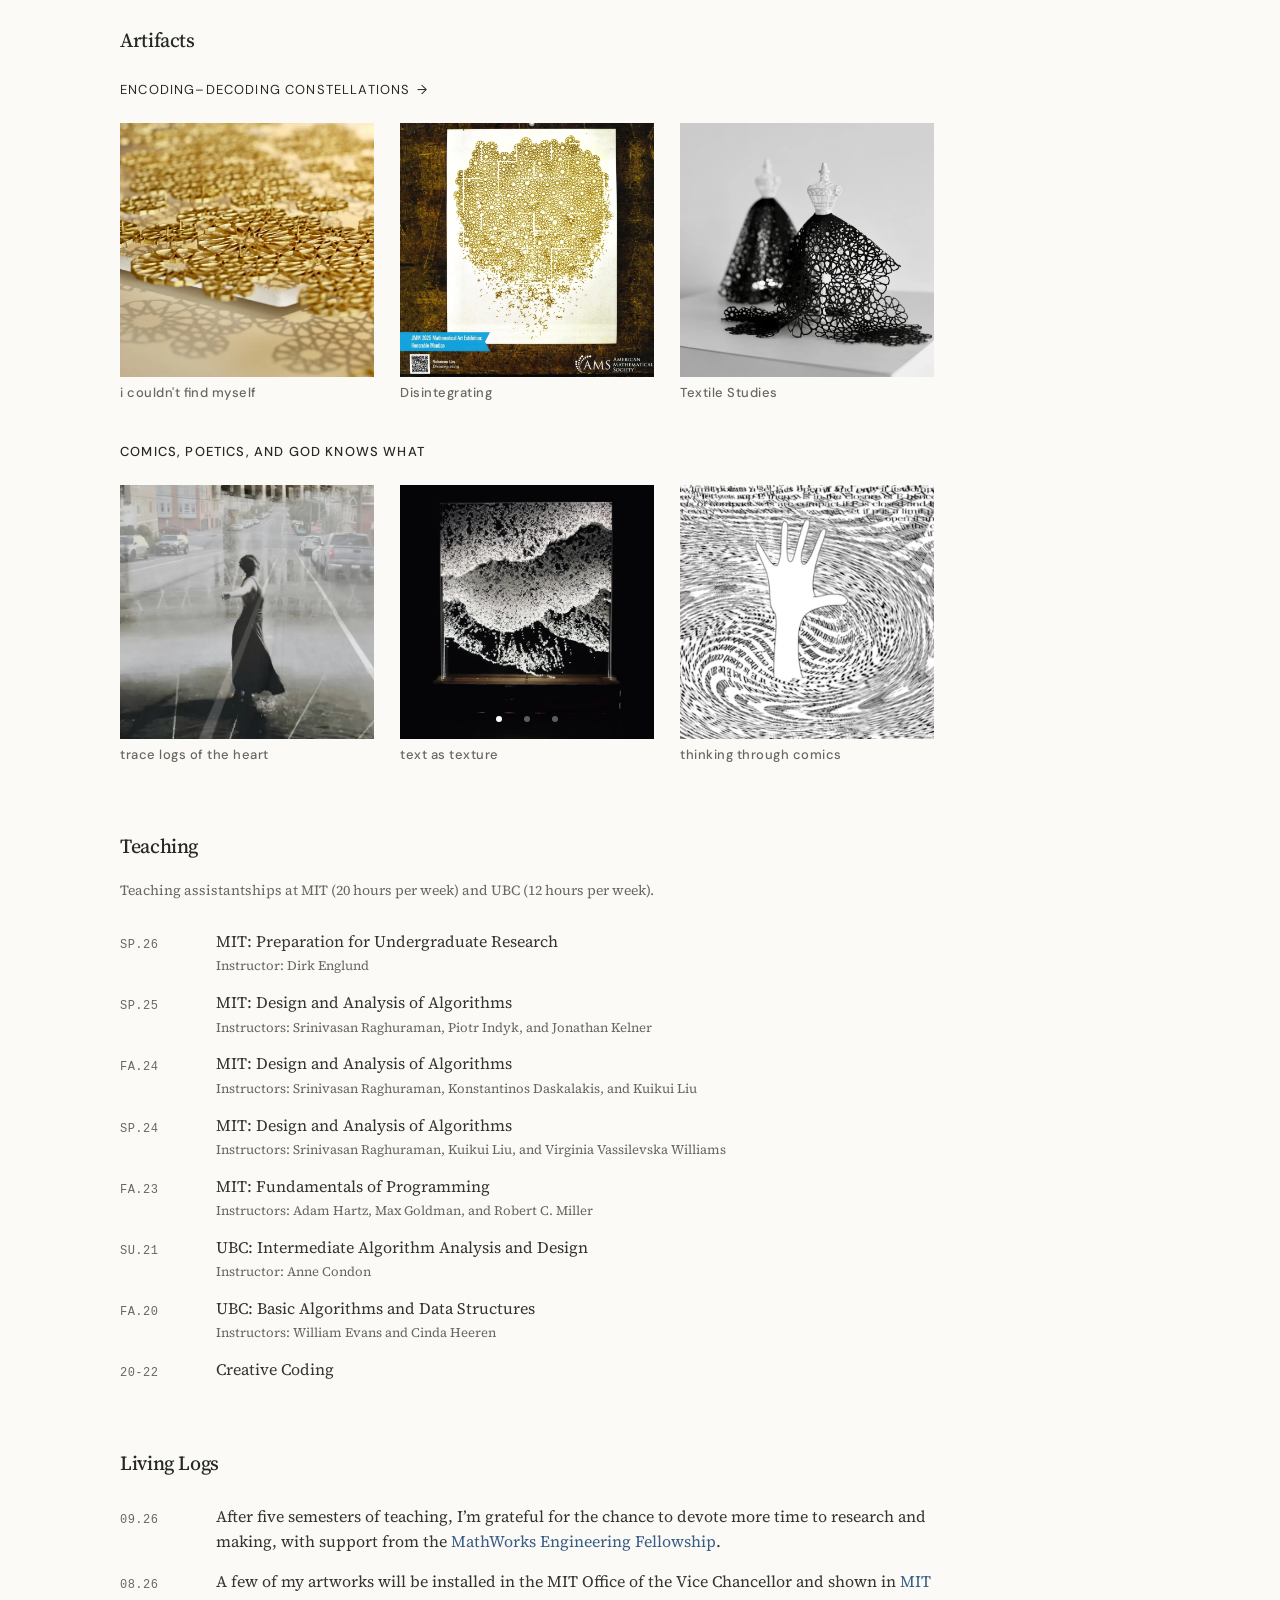
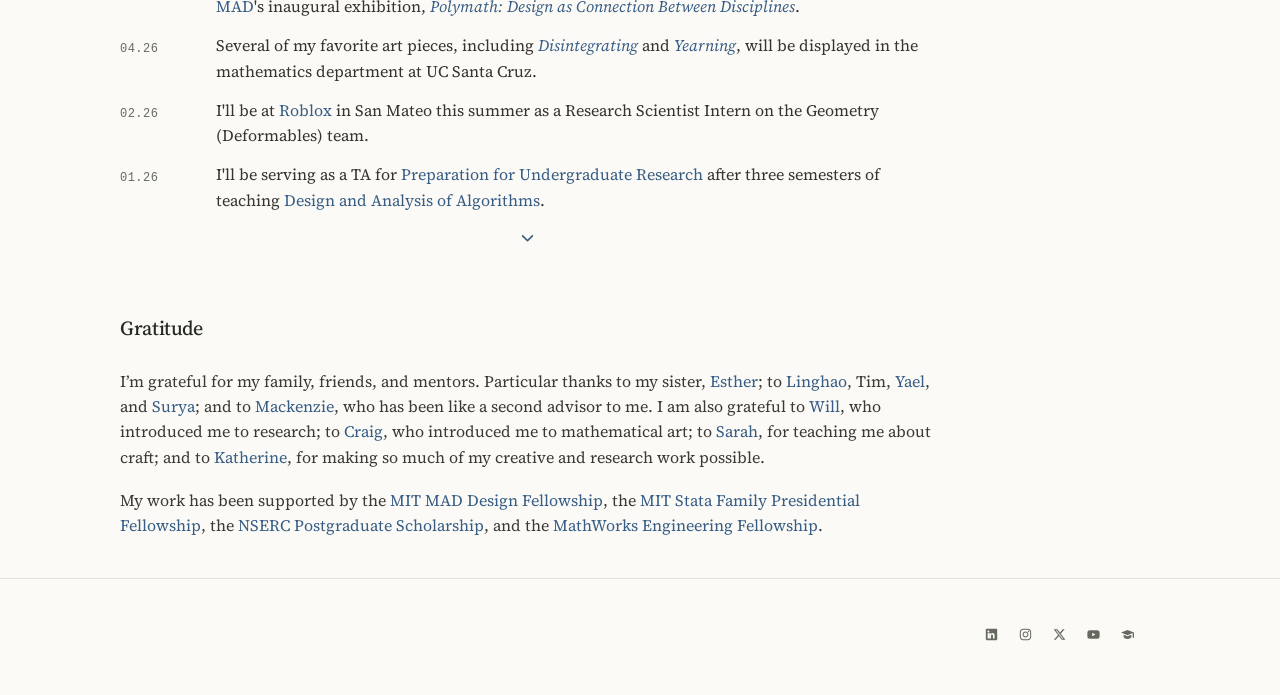
==== commit 234f93be: "Simplify portfolio introduction and preserve personal notes offline" ====
--- a/index.html
+++ b/index.html
@@ -39,7 +39,7 @@
 <div class="grid">
 <div class="span-8">
 <div class="hero-content">
-<p class="hero-sub"><span class="thought-experiments thought-experiments--v1">I design computational systems where mathematics and materials become forms for thinking, making, and playing.</span></p><p class="hero-sub">I'm an EECS PhD candidate, advised by <a href="http://erikdemaine.org/">Erik Demaine</a> in <a href="https://www.csail.mit.edu/">CSAIL</a>. I've designed systems for garment making at <a href="https://www.roblox.com/">Roblox</a> and <a href="https://research.adobe.com/">Adobe</a>, and explored <a href="https://www.media.mit.edu/groups/future-sketches/overview/">code as a creative medium</a> at the Media Lab.</p><p class="hero-sub">My time at MIT is a collage of <a href="#research">research</a>, <a href="#teaching">teaching</a>, and <a href="#gallery">art-making</a>. I also collect prose, poems, postcards, and so many plants.<span class="margin-footnote" data-margin-footnote="" data-margin-footnote-preferred="right"><button aria-controls="margin-footnote-1" aria-expanded="false" class="margin-footnote-toggle" type="button"><sup>1</sup><span class="sr-only">Show note 1</span></button><span aria-hidden="true" class="margin-footnote-anchor"></span><span class="margin-footnote-note" id="margin-footnote-1" role="note"><span aria-hidden="true" class="margin-footnote-number">1</span>38.5 and counting. My first cutting from <a href="https://people.csail.mit.edu/polina/">Polina</a> is now <span class="hover-image-tag hover-image-tag--portrait" tabindex="0">13 feet long<span class="hover-image-preview hover-image-preview--portrait"><picture><source srcset="images/hover/so.webp" type="image/webp"/><img alt="A long pothos cutting growing around my room" height="672" loading="lazy" src="images/hover/so.fallback.jpg" width="480"/></picture></span></span>.</span></span></p>
+<p class="hero-sub"><span class="thought-experiments thought-experiments--v1">I design computational systems where mathematics and materials become forms for thinking, making, and playing.</span></p><p class="hero-sub">I'm an EECS PhD candidate, advised by <a href="http://erikdemaine.org/">Erik Demaine</a> in <a href="https://www.csail.mit.edu/">CSAIL</a>. I've designed systems for garment making at <a href="https://www.roblox.com/">Roblox</a> and <a href="https://research.adobe.com/">Adobe</a>, and explored <a href="https://www.media.mit.edu/groups/future-sketches/overview/">code as a creative medium</a> at the Media Lab.</p><p class="hero-sub">My time at MIT is a collage of <a href="#research">research</a>, <a href="#teaching">teaching</a>, and <a href="#gallery">art-making</a>.</p>
 </div>
 </div>
 <div class="card span-4 hero-profile-card">
@@ -48,7 +48,7 @@
 <div class="hero-carousel-media">
 <picture><source srcset="images/me-stata-working.webp" type="image/webp"/><img alt="Rebecca Lin painting a geometric model outside the Stata Center" height="1400" loading="eager" src="images/me-stata-working.fallback.jpg" width="1050"/></picture>
 </div>
-<figcaption class="hero-photo-caption">Painting on my favorite balcony between the two towers of Stata Center, Oct. 2025.</figcaption>
+
 </figure>
 </div>
 <nav aria-label="Social media links" class="masthead-links masthead-links-icons hero-socials">
@@ -78,16 +78,6 @@
 </section>
 <section class="section chapter chapter--systems" data-chapter="Systems" id="research">
 <h2>Systems</h2>
-<div class="grid">
-<div class="span-1"></div>
-<div class="span-10 research-intro-layout">
-<div class="research-intro-copy">
-<p class="section-intro">
-                    My work <span class="thought-experiments thought-experiments--v2">reimagines material systems as computational playgrounds</span>.
-                  </p>
-</div>
-</div>
-</div>
 <div class="grid">
 <article class="card span-12 research-project">
 <div class="research-project-content">
@@ -101,7 +91,7 @@
                       Refashion: Reconfigurable Garments via Modular Design
                     </h3>
 <p class="project-meta">UIST 2025 · <strong>Rebecca Lin</strong>, Michal Lukáč, Mackenzie Leake</p>
-<p class="card-description"><em>How can we design garments for change and reuse?</em> By <span class="thought-experiments thought-experiments--v3">treating garments as dynamic assemblies rather than static products</span>, Refashion enables users to remix their garments on demand.<span class="margin-footnote" data-margin-footnote="" data-margin-footnote-preferred="right"><button aria-controls="margin-footnote-2" aria-expanded="false" class="margin-footnote-toggle" type="button"><sup>2</sup><span class="sr-only">Show note 2</span></button><span aria-hidden="true" class="margin-footnote-anchor"></span><span class="margin-footnote-note" id="margin-footnote-2" role="note"><span aria-hidden="true" class="margin-footnote-number">2</span>Refashion was born on Aug. 15, 2024, when I raided the Adobe office for 600 Post-it notes and stayed up all night making a ballgown.</span></span></p>
+<p class="card-description"><em>How can we design garments for change and reuse?</em> By <span class="thought-experiments thought-experiments--v3">treating garments as dynamic assemblies rather than static products</span>, Refashion enables users to remix their garments on demand.</p>
 <div class="card-links project-links">
 <a href="https://rebeccayelin.github.io/refashion/">Project Page</a><span class="link-separator">·</span>
 <a href="https://news.mit.edu/2025/refashion-software-designs-eco-friendly-clothing-that-can-reassemble-new-items-1017">MIT News</a><span class="link-separator">·</span>
@@ -122,7 +112,7 @@
                       Graph Threading
                     </h3>
 <p class="project-meta">ITCS 2024 · (a-b) Erik D. Demaine, Yael Kirkpatrick, <strong>Rebecca Lin</strong></p>
-<p class="card-description"><em>How can we thread tubes with a single string to achieve a target connectivity when the string is pulled taut?</em> By <span class="thought-experiments thought-experiments--v4">casting "threadings" as constrained walks on graphs</span>, we give efficient algorithms for computing minimum-length threadings.<span class="margin-footnote" data-margin-footnote="" data-margin-footnote-preferred="right"><button aria-controls="margin-footnote-3" aria-expanded="false" class="margin-footnote-toggle" type="button"><sup>3</sup><span class="sr-only">Show note 3</span></button><span aria-hidden="true" class="margin-footnote-anchor"></span><span class="margin-footnote-note" id="margin-footnote-3" role="note"><span aria-hidden="true" class="margin-footnote-number">3</span><a href="https://dgp.toronto.edu/~zhecheng/">Zhecheng</a> sent me a <a href="https://x.com/alisonmartin57/status/1461643652946698240">video of a deployable bamboo sculpture</a> by the wonderful Alison Martin, and the rest was history.</span></span></p>
+<p class="card-description"><em>How can we thread tubes with a single string to achieve a target connectivity when the string is pulled taut?</em> By <span class="thought-experiments thought-experiments--v4">casting "threadings" as constrained walks on graphs</span>, we give efficient algorithms for computing minimum-length threadings.</p>
 <div class="card-links project-links">
 <a href="https://x.com/rebeccayelin/status/1749193189930455338">X Thread</a><span class="link-separator">·</span>
 <a href="https://arxiv.org/abs/2309.10122">arXiv</a>
@@ -424,7 +414,7 @@
 <time aria-label="03/2022" class="update-date" datetime="2022-03">
                 03.22
               </time>
-<div class="update-body">Presenting my first paper on <a href="https://arxiv.org/abs/2111.09054">polygon burning</a> at WALCOM 2022.<span class="margin-footnote" data-margin-footnote="" data-margin-footnote-preferred="right"><button aria-controls="margin-footnote-4" aria-expanded="false" class="margin-footnote-toggle" type="button"><sup>4</sup><span class="sr-only">Show note 4</span></button><span aria-hidden="true" class="margin-footnote-anchor"></span><span class="margin-footnote-note" id="margin-footnote-4" role="note"><span aria-hidden="true" class="margin-footnote-number">4</span>For a semester before COVID, I'd show up at <a href="https://www.cs.ubc.ca/~will/">Will</a>'s office at 9 a.m. several mornings a week with silly new research questions. I'm forever grateful that he always humored me, despite my having taken only introductory algorithms. Years later, he and his next students even wrote a <a href="https://cccg.ca/proceedings/2024/CCCG_2024_proceedings.pdf#page=127">follow-up paper</a>.</span></span></div>
+<div class="update-body">Presenting my first paper on <a href="https://arxiv.org/abs/2111.09054">polygon burning</a> at WALCOM 2022.</div>
 </li>
 </ul>
 <div class="news-actions">
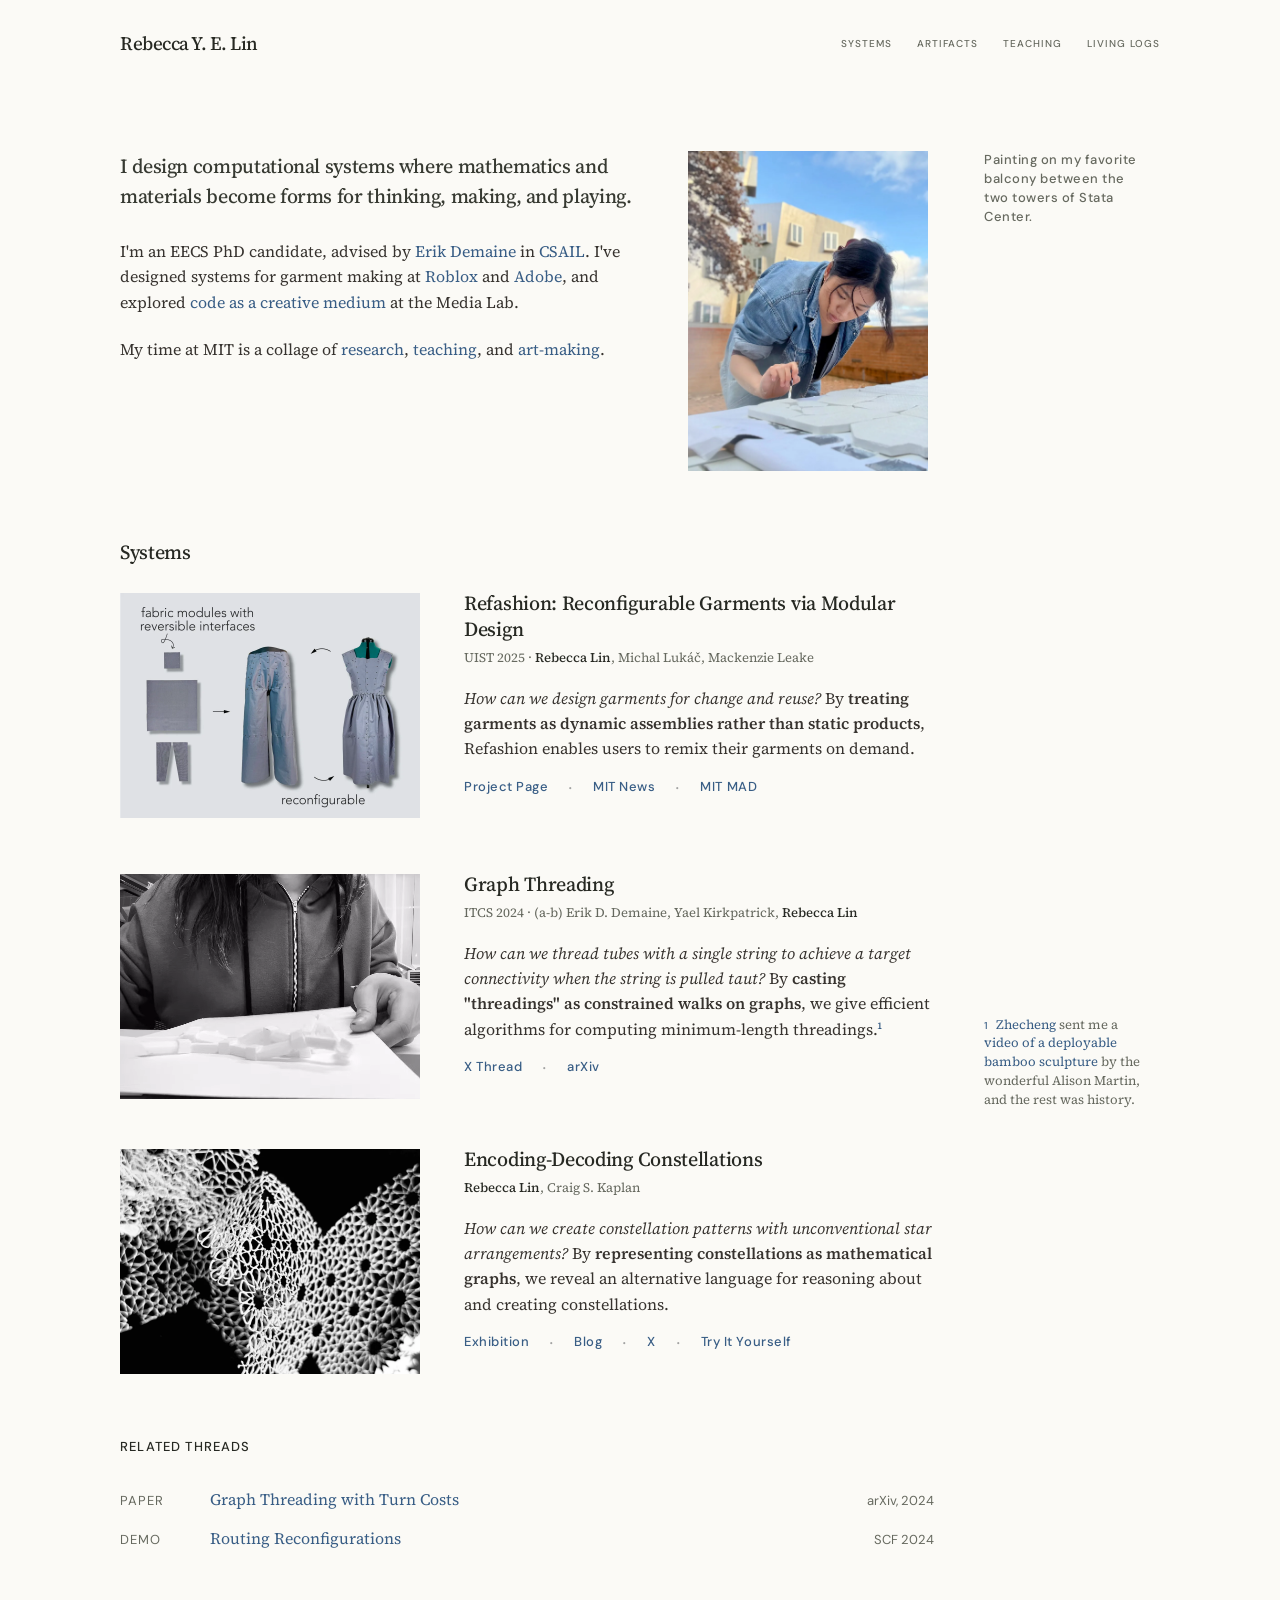
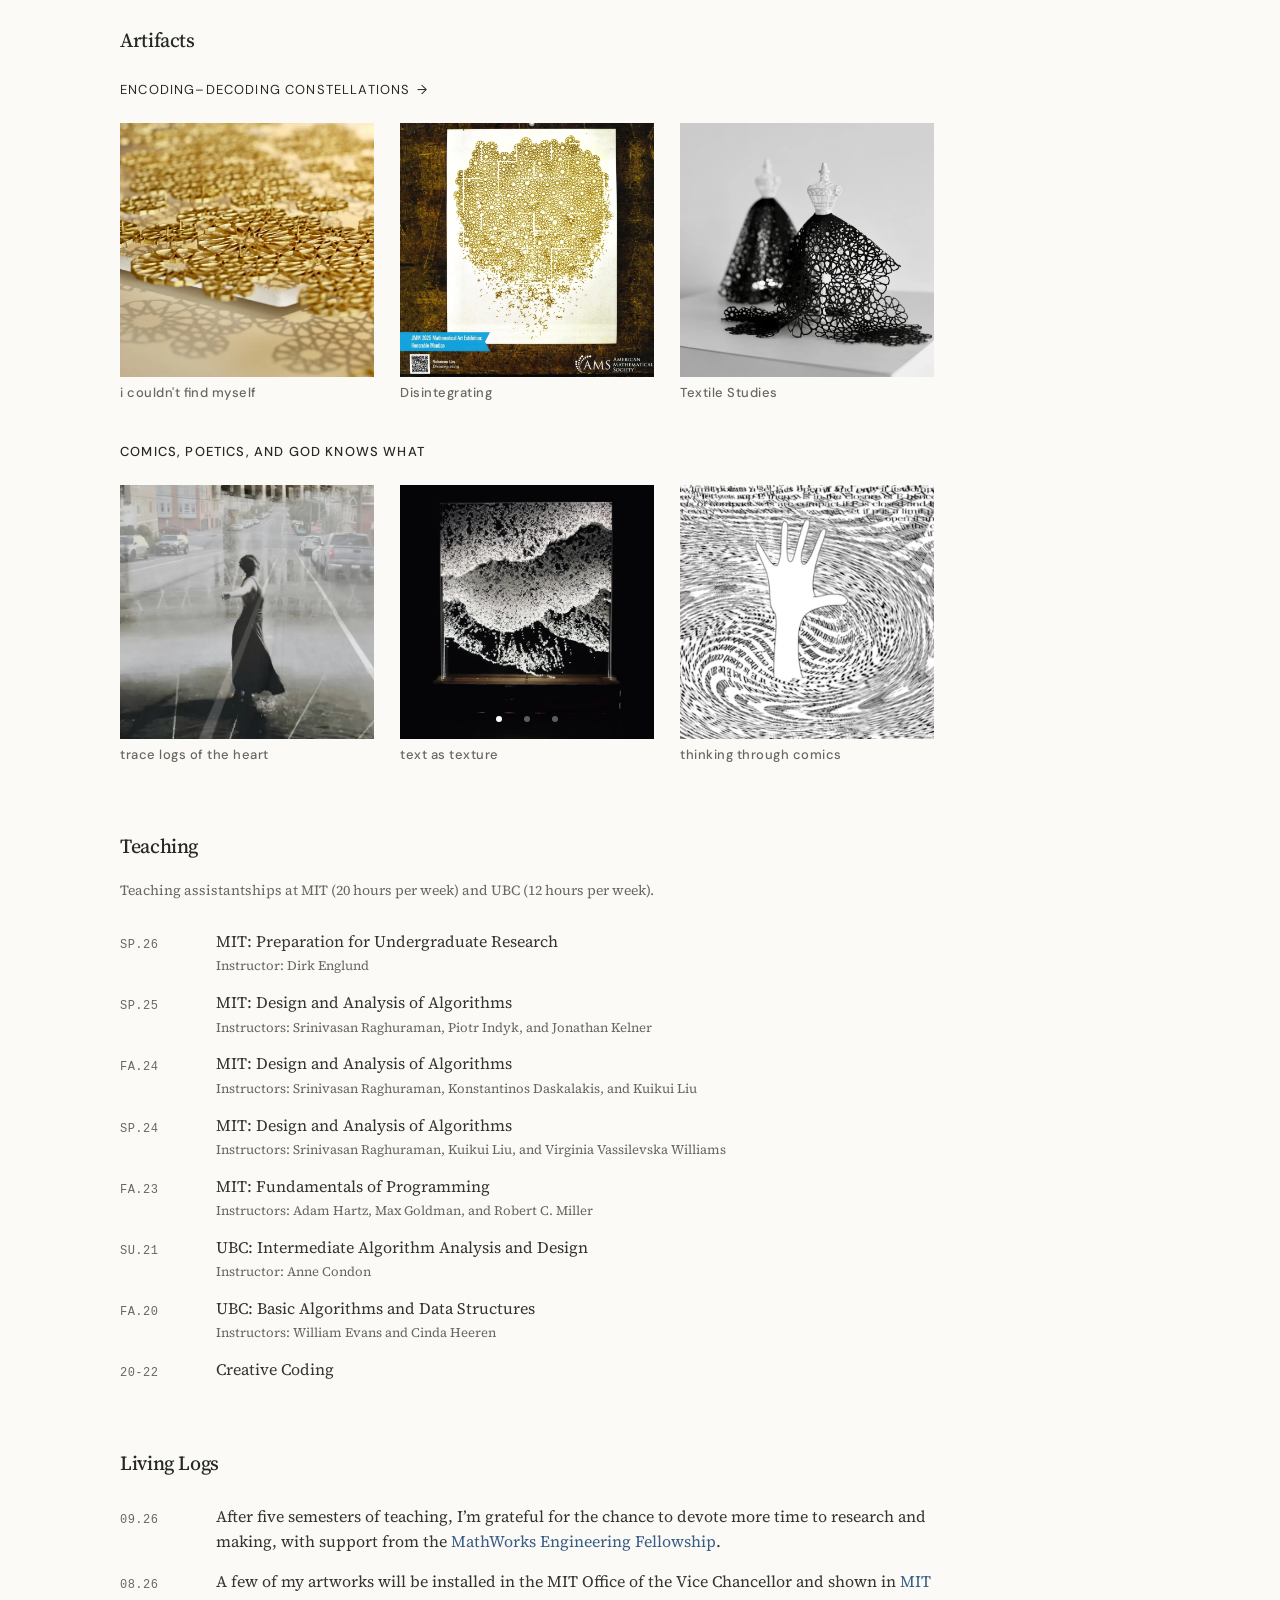
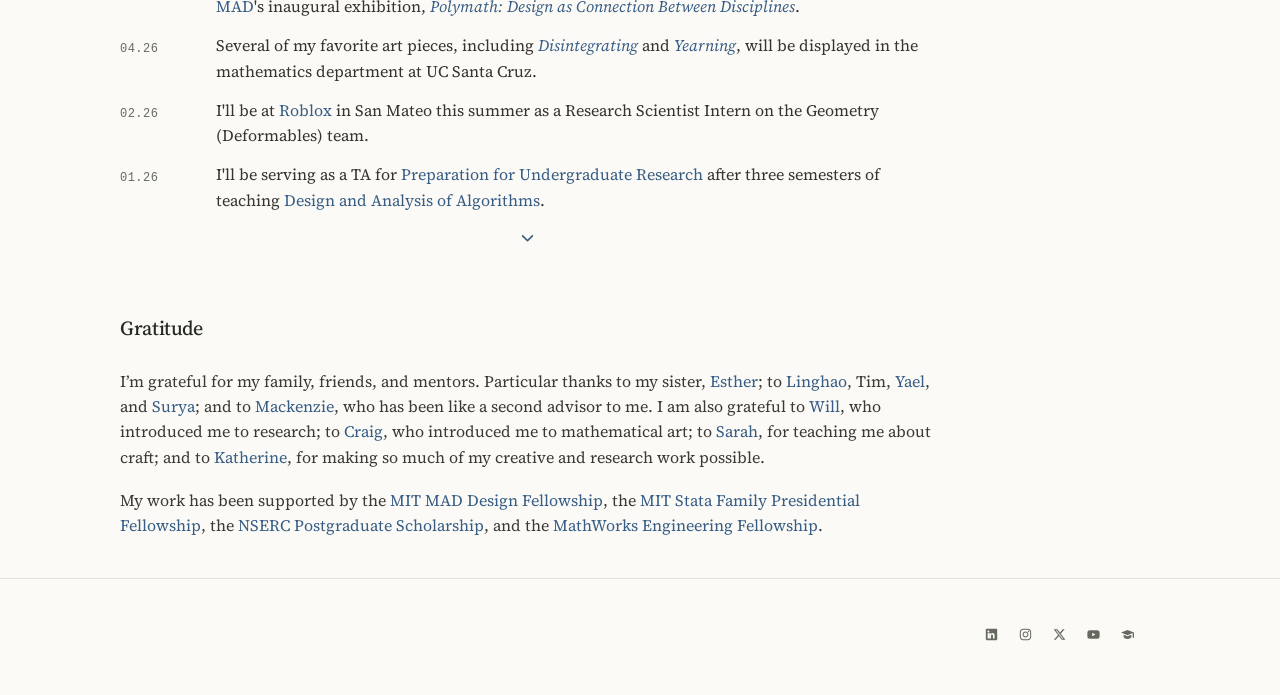
==== commit 8d3d1dcf: "Restore photo caption and threading footnote" ====
--- a/index.html
+++ b/index.html
@@ -48,7 +48,7 @@
 <div class="hero-carousel-media">
 <picture><source srcset="images/me-stata-working.webp" type="image/webp"/><img alt="Rebecca Lin painting a geometric model outside the Stata Center" height="1400" loading="eager" src="images/me-stata-working.fallback.jpg" width="1050"/></picture>
 </div>
-
+<figcaption class="hero-photo-caption">Painting on my favorite balcony between the two towers of Stata Center.</figcaption>
 </figure>
 </div>
 <nav aria-label="Social media links" class="masthead-links masthead-links-icons hero-socials">
@@ -112,7 +112,7 @@
                       Graph Threading
                     </h3>
 <p class="project-meta">ITCS 2024 · (a-b) Erik D. Demaine, Yael Kirkpatrick, <strong>Rebecca Lin</strong></p>
-<p class="card-description"><em>How can we thread tubes with a single string to achieve a target connectivity when the string is pulled taut?</em> By <span class="thought-experiments thought-experiments--v4">casting "threadings" as constrained walks on graphs</span>, we give efficient algorithms for computing minimum-length threadings.</p>
+<p class="card-description"><em>How can we thread tubes with a single string to achieve a target connectivity when the string is pulled taut?</em> By <span class="thought-experiments thought-experiments--v4">casting "threadings" as constrained walks on graphs</span>, we give efficient algorithms for computing minimum-length threadings.<span class="margin-footnote" data-margin-footnote="" data-margin-footnote-preferred="right"><button aria-controls="margin-footnote-1" aria-expanded="false" class="margin-footnote-toggle" type="button"><sup>1</sup><span class="sr-only">Show note 1</span></button><span aria-hidden="true" class="margin-footnote-anchor"></span><span class="margin-footnote-note" id="margin-footnote-1" role="note"><span aria-hidden="true" class="margin-footnote-number">1</span><a href="https://dgp.toronto.edu/~zhecheng/">Zhecheng</a> sent me a <a href="https://x.com/alisonmartin57/status/1461643652946698240">video of a deployable bamboo sculpture</a> by the wonderful Alison Martin, and the rest was history.</span></span></p>
 <div class="card-links project-links">
 <a href="https://x.com/rebeccayelin/status/1749193189930455338">X Thread</a><span class="link-separator">·</span>
 <a href="https://arxiv.org/abs/2309.10122">arXiv</a>
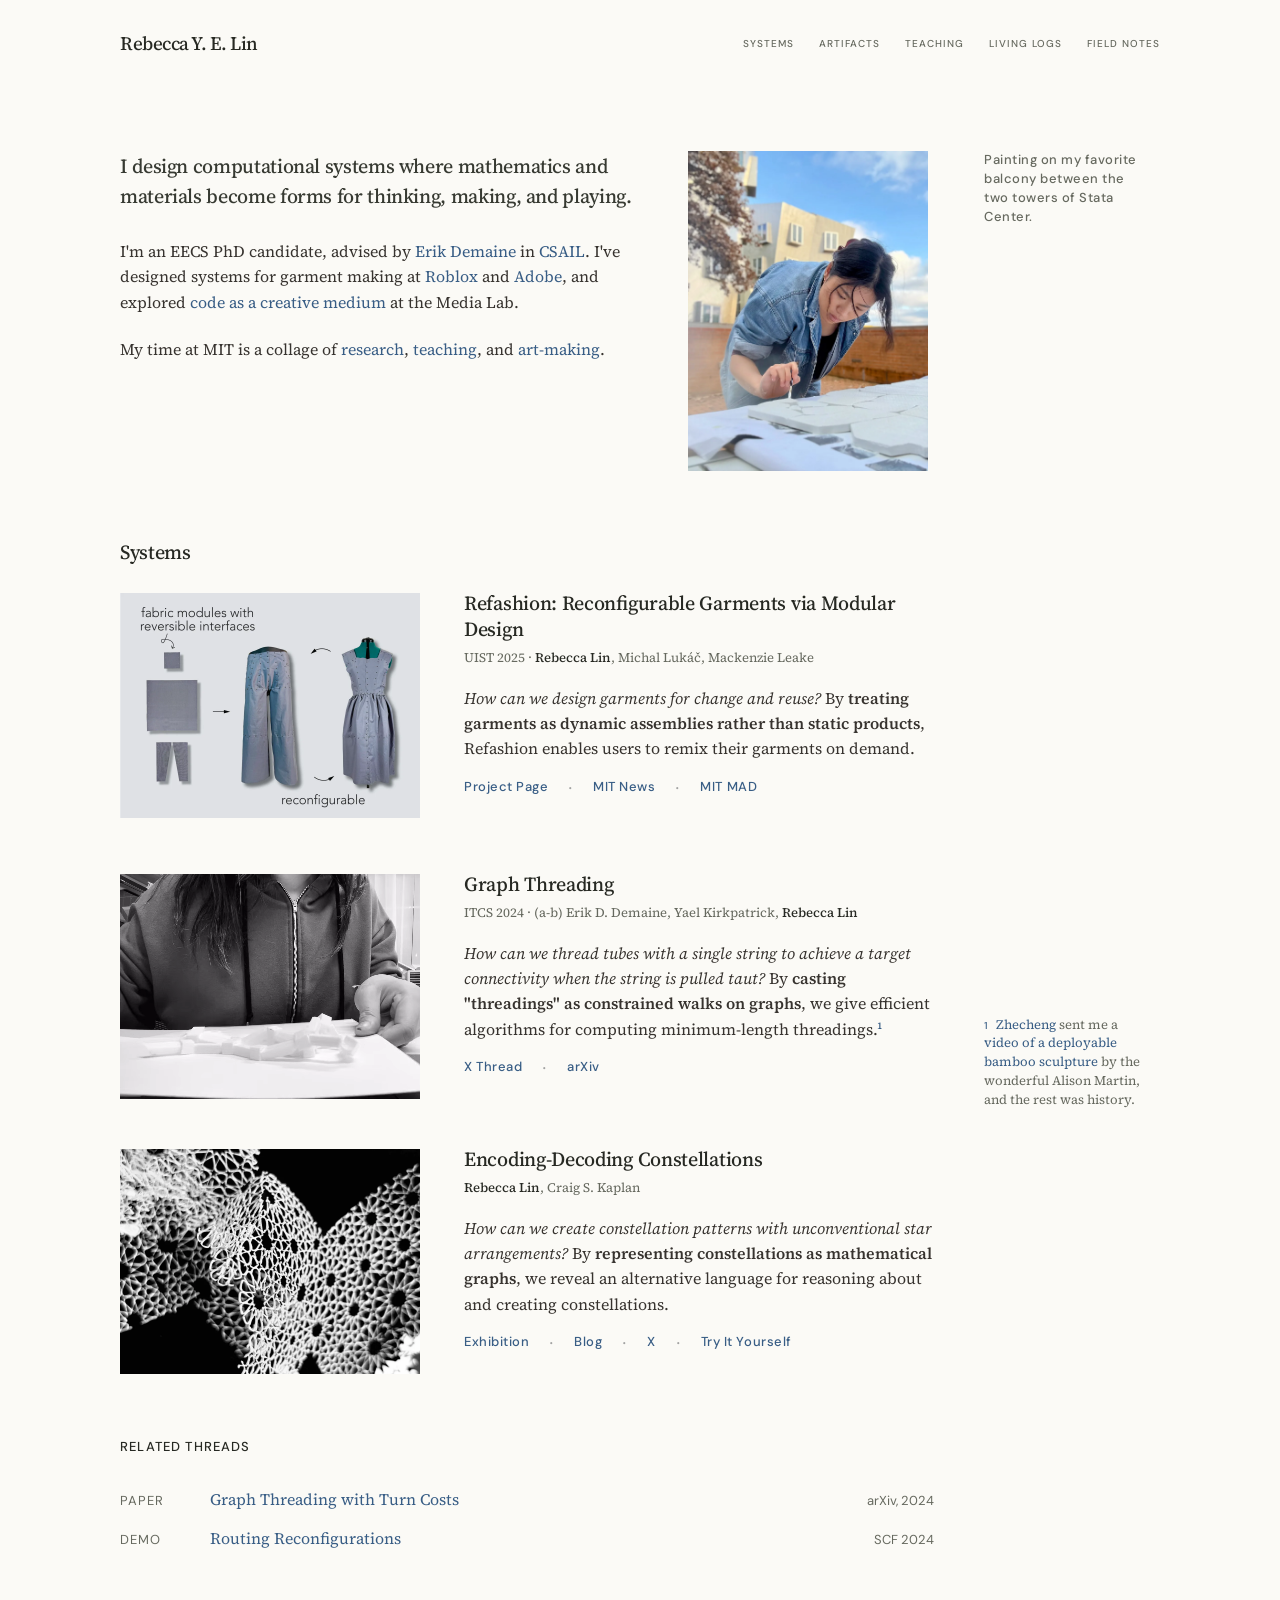
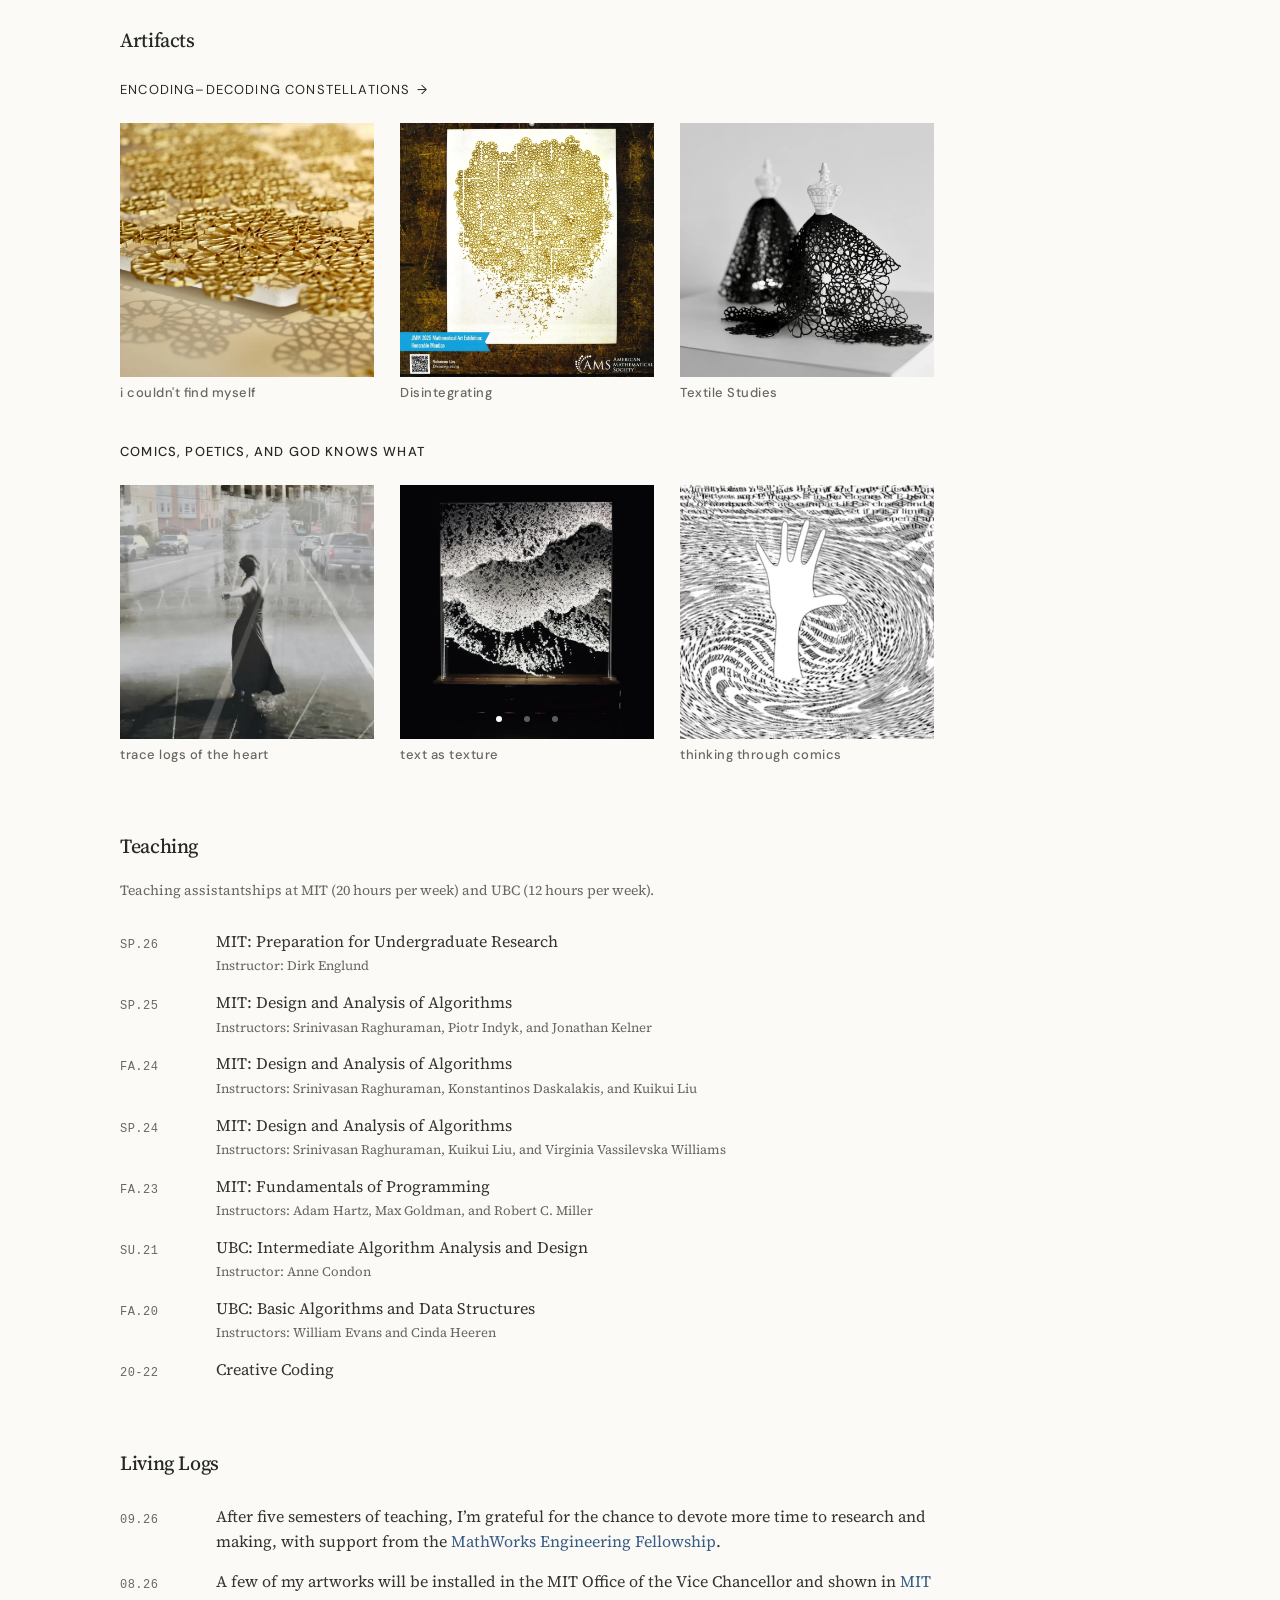
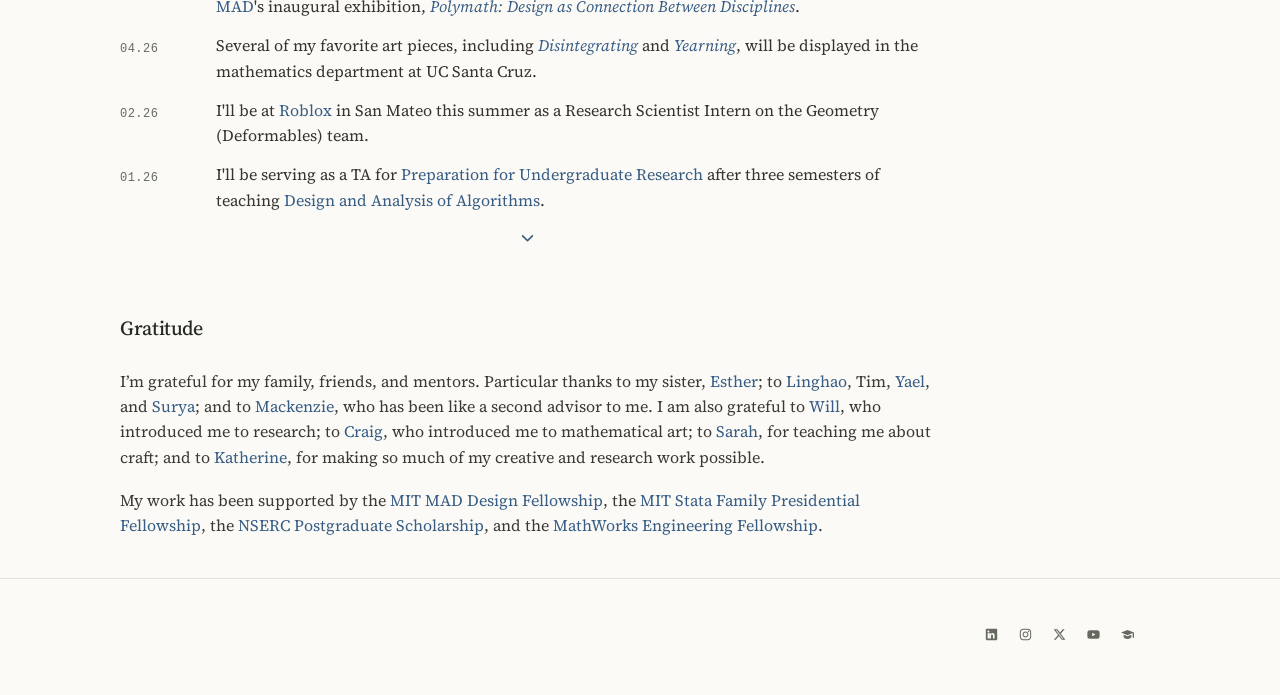
==== commit 483429ef: "Add Tide Field Notes with interactive assembly and fabrication files" ====
--- a/index.html
+++ b/index.html
@@ -32,7 +32,7 @@
 <link rel="stylesheet" href="stylesheets/shared.css">
 </head>
 <body id="top">
-<header class="site-header"><a class="site-name" href="#top">Rebecca Y. E. Lin</a><nav class="site-links" aria-label="Main navigation"><a href="#research">Systems</a><a href="#gallery">Artifacts</a><a href="#teaching">Teaching</a><a href="#news">Living Logs</a></nav></header>
+<header class="site-header"><a class="site-name" href="#top">Rebecca Y. E. Lin</a><nav class="site-links" aria-label="Main navigation"><a href="#research">Systems</a><a href="#gallery">Artifacts</a><a href="#teaching">Teaching</a><a href="#news">Living Logs</a><a href="field-notes/">Field Notes</a></nav></header>
 <main class="container">
 <h1 class="sr-only">Rebecca Y. E. Lin — research, art, and teaching</h1>
 <section aria-label="Introduction" class="hero masthead chapter chapter--about" data-chapter="About">
@@ -226,7 +226,7 @@
 <button aria-label="Show photo 1" aria-pressed="true" data-gallery-dot="" type="button"></button><button aria-label="Show photo 2" aria-pressed="false" data-gallery-dot="" type="button"></button><button aria-label="Show photo 3" aria-pressed="false" data-gallery-dot="" type="button"></button>
 </div>
 </div>
-<figcaption class="gallery-caption">text as texture</figcaption>
+<figcaption class="gallery-caption"><a href="field-notes/tide/">text as texture</a></figcaption>
 </figure>
 <figure class="gallery-item">
 <div class="gallery-image-wrapper">
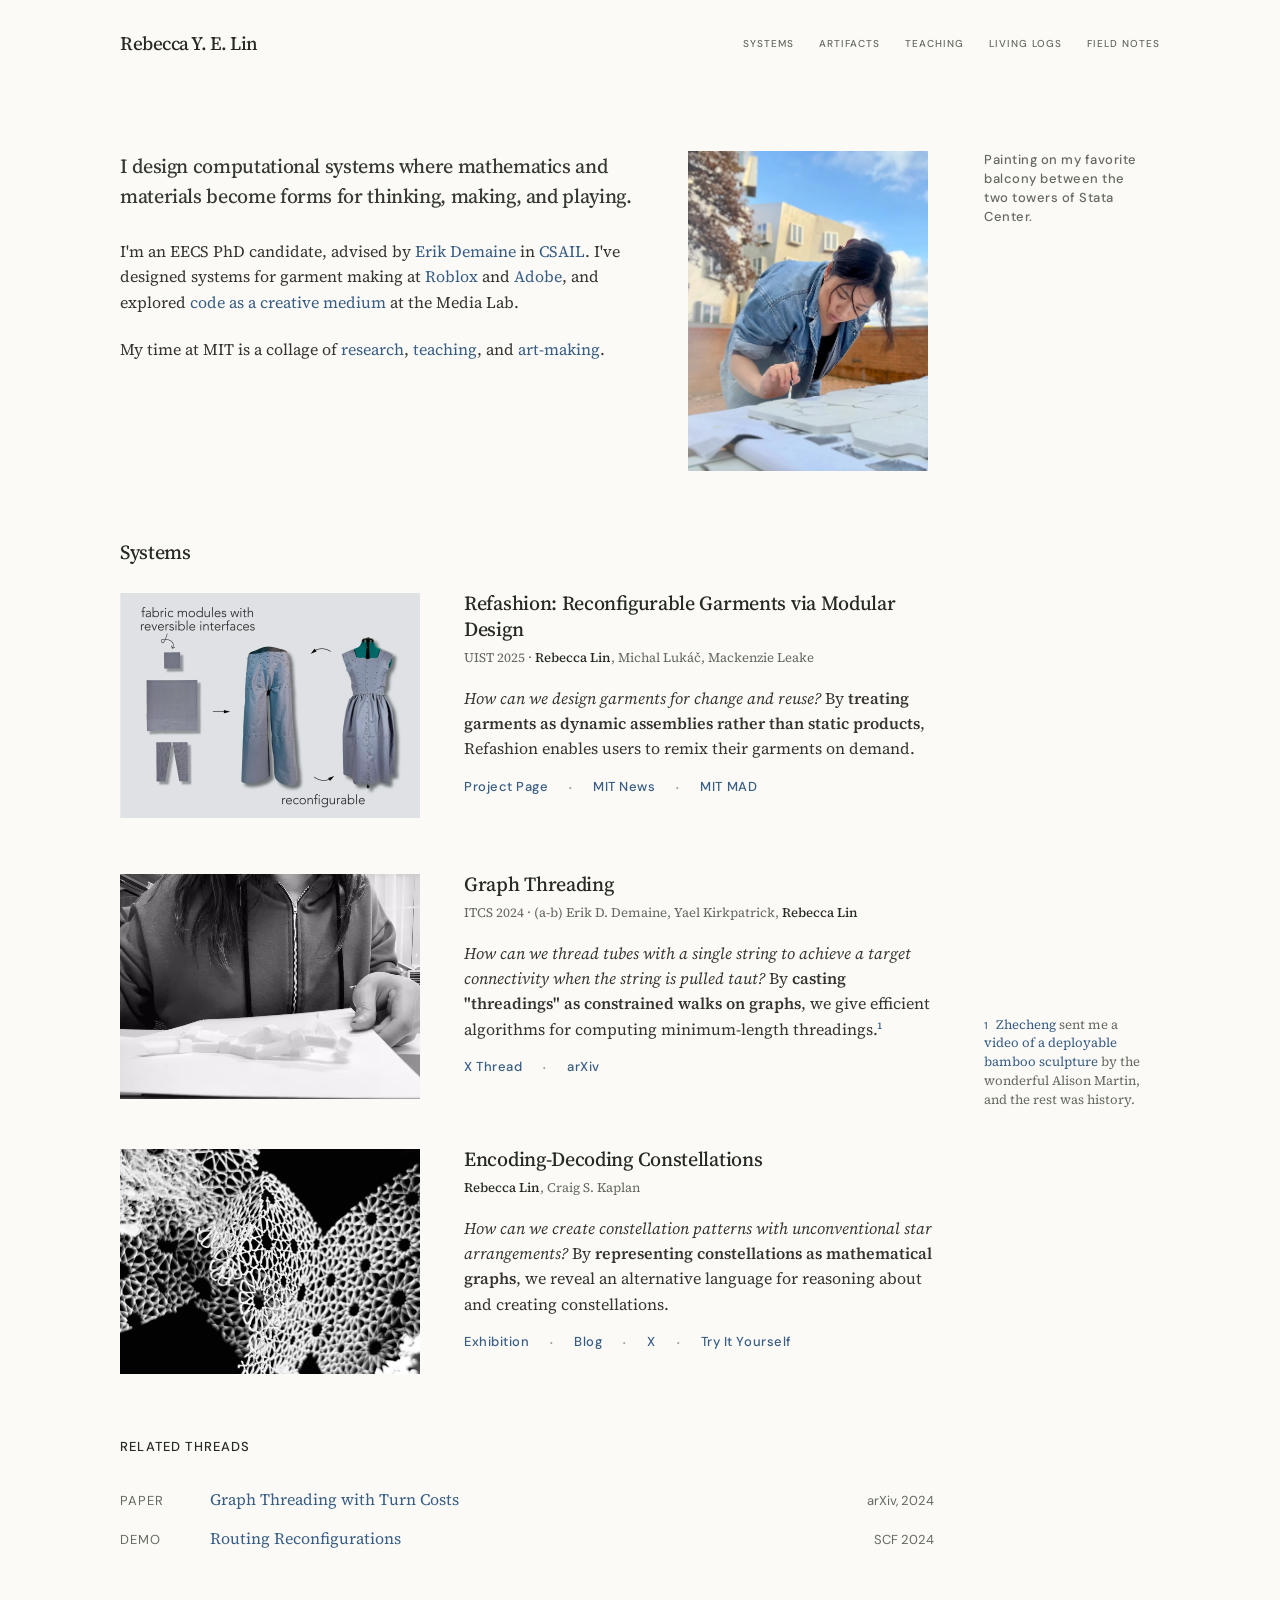
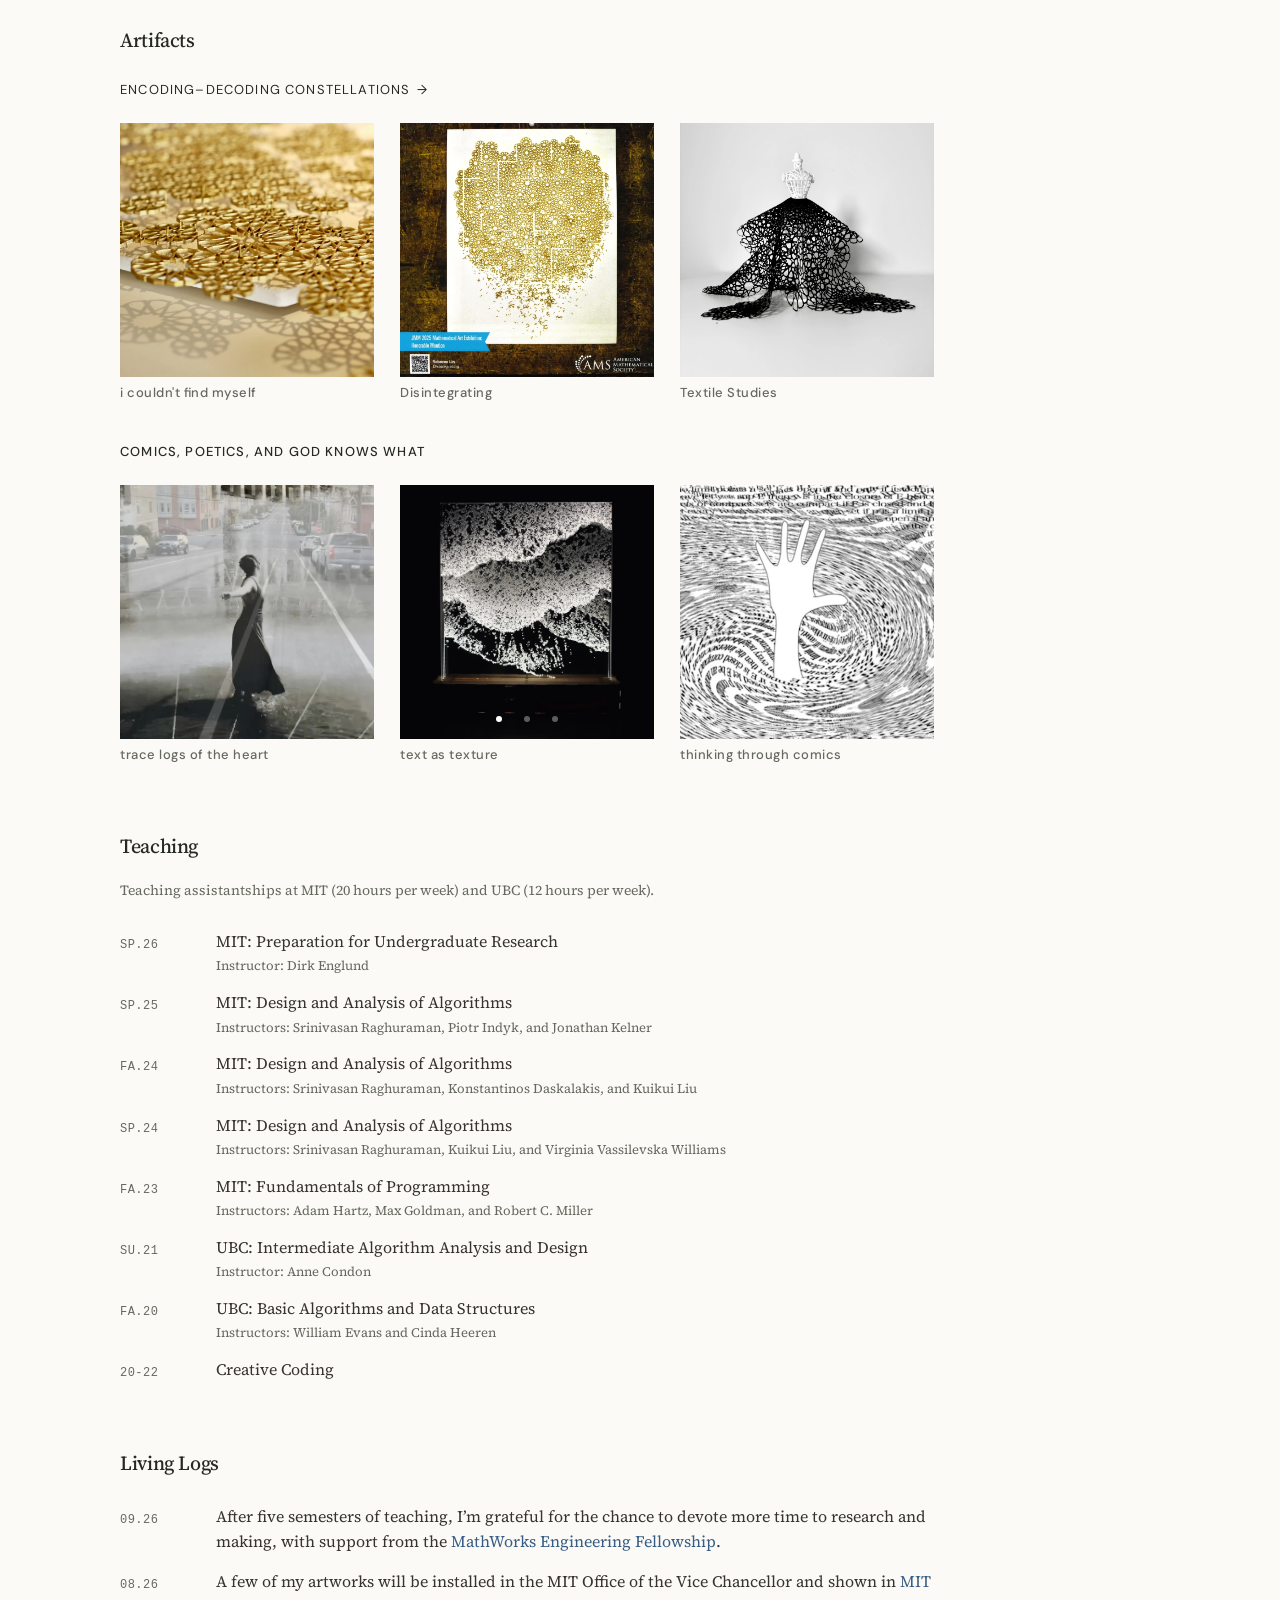
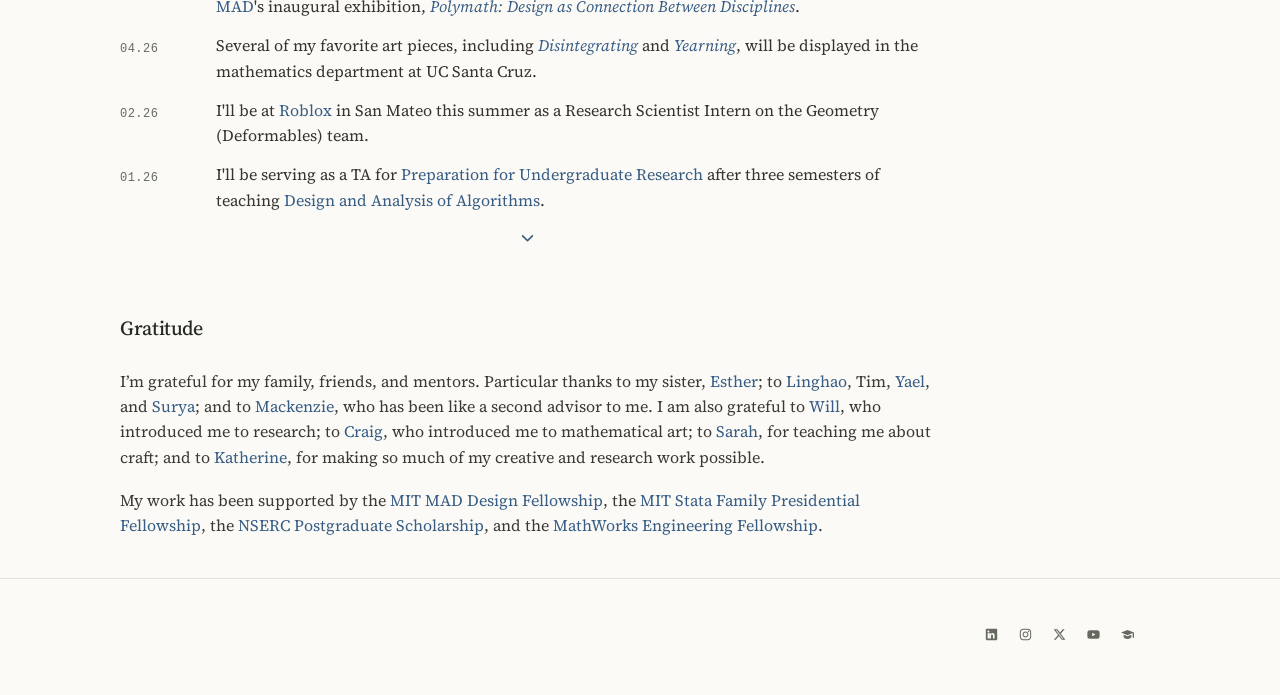
==== commit e0fe7ce3: "Replace Textile Studies card with high-resolution mannequin photo" ====
--- a/index.html
+++ b/index.html
@@ -190,7 +190,7 @@
 </figure>
 <figure class="gallery-item">
 <a aria-label="View Textile Studies in Encoding-Decoding Constellations" class="gallery-image-wrapper" href="https://rebeccayelin.github.io/encoding-decoding-constellations/#textile-studies">
-<picture><source srcset="artworks/2025-textile-studies.webp" type="image/webp"/><img alt="Textile Studies" height="1800" loading="lazy" src="artworks/2025-textile-studies.fallback.jpg" width="1800"/></picture>
+<picture><source srcset="artworks/textile-studies-mannequin.webp" type="image/webp"/><img alt="Textile Studies: a black geometric cutwork skirt draped on a miniature white dress form" class="textile-studies-photo" height="2400" loading="lazy" src="artworks/textile-studies-mannequin.jpg" width="1800"/></picture>
 </a>
 <figcaption class="gallery-caption">
 <a href="https://rebeccayelin.github.io/encoding-decoding-constellations/#textile-studies">Textile Studies</a>
--- a/stylesheets/main.css
+++ b/stylesheets/main.css
@@ -4597,3 +4597,6 @@
   color: var(--muted);
   font: 14px/1.6 var(--font-serif);
 }
+
+/* Square card crop: retain the dress form and the full spread of the skirt. */
+.gallery-image-wrapper img.textile-studies-photo { aspect-ratio: 1; height: auto; object-fit: cover; object-position: 50% 50%; }
